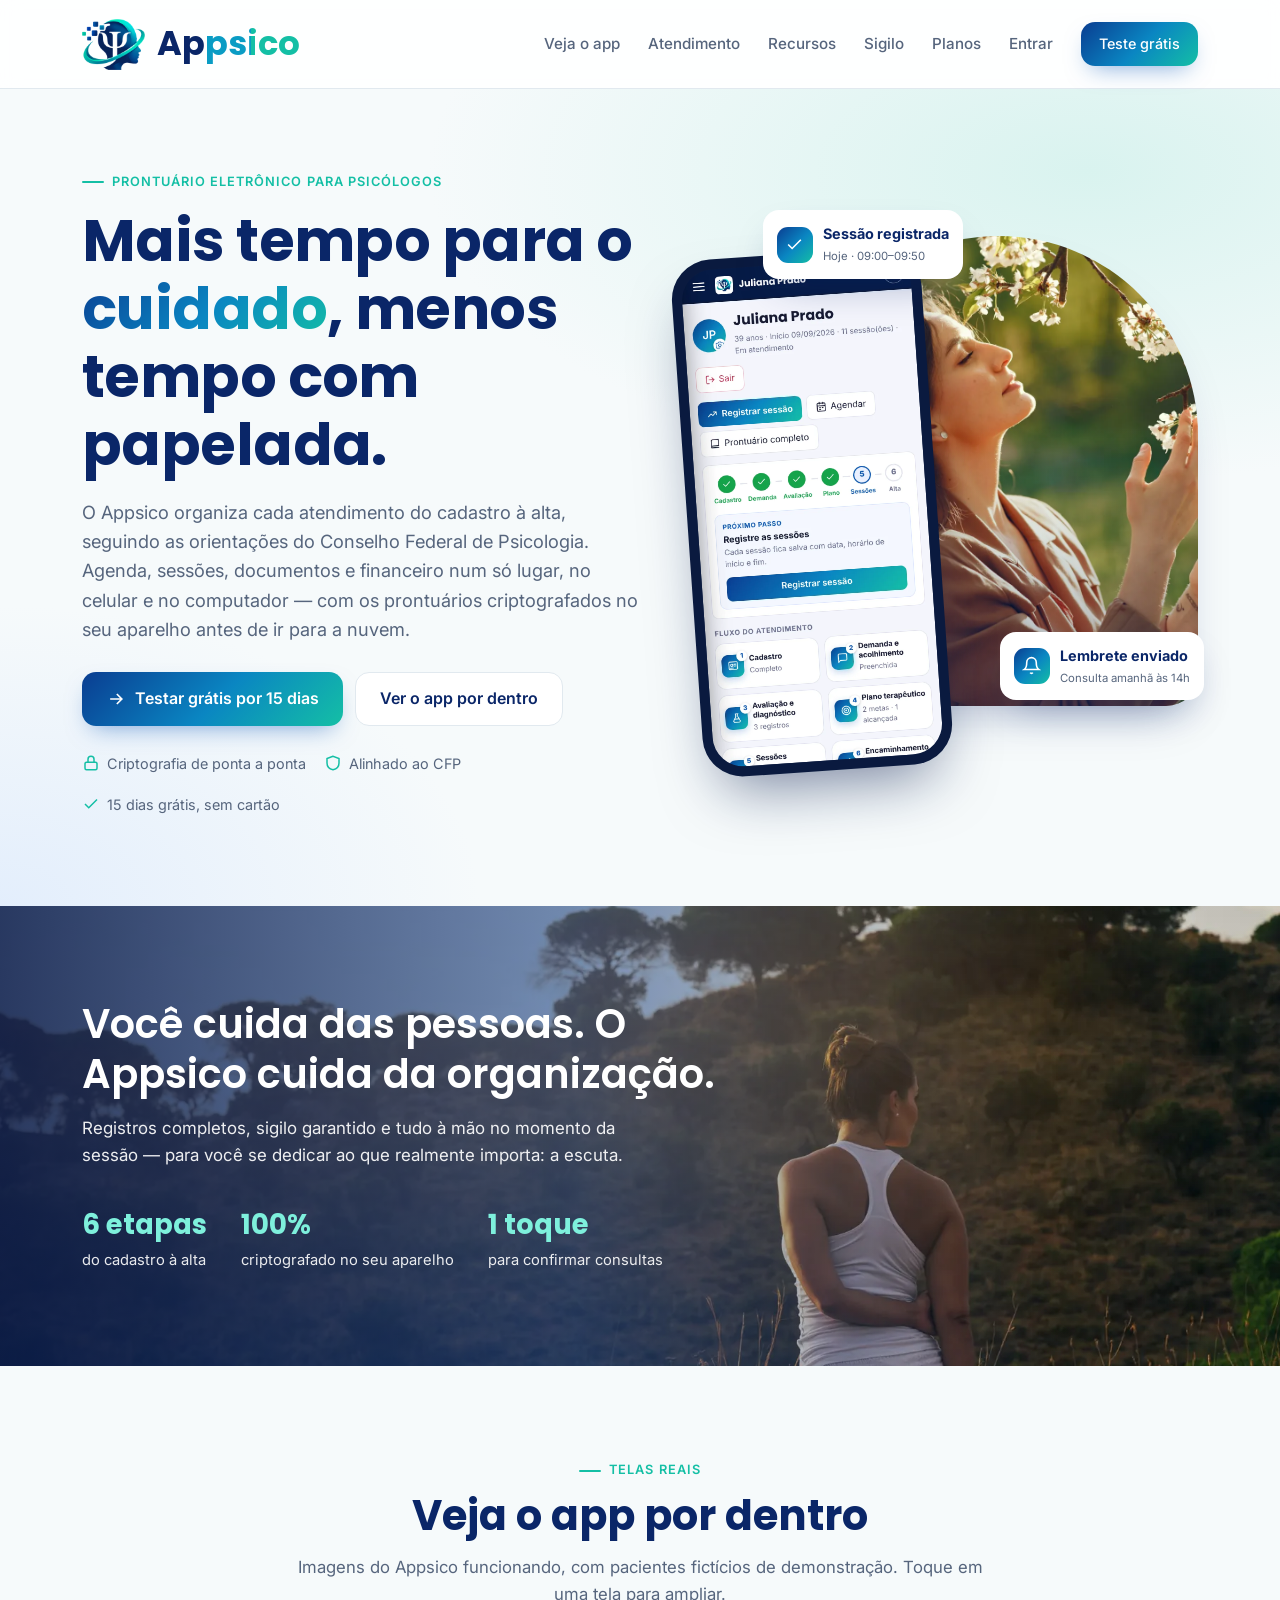
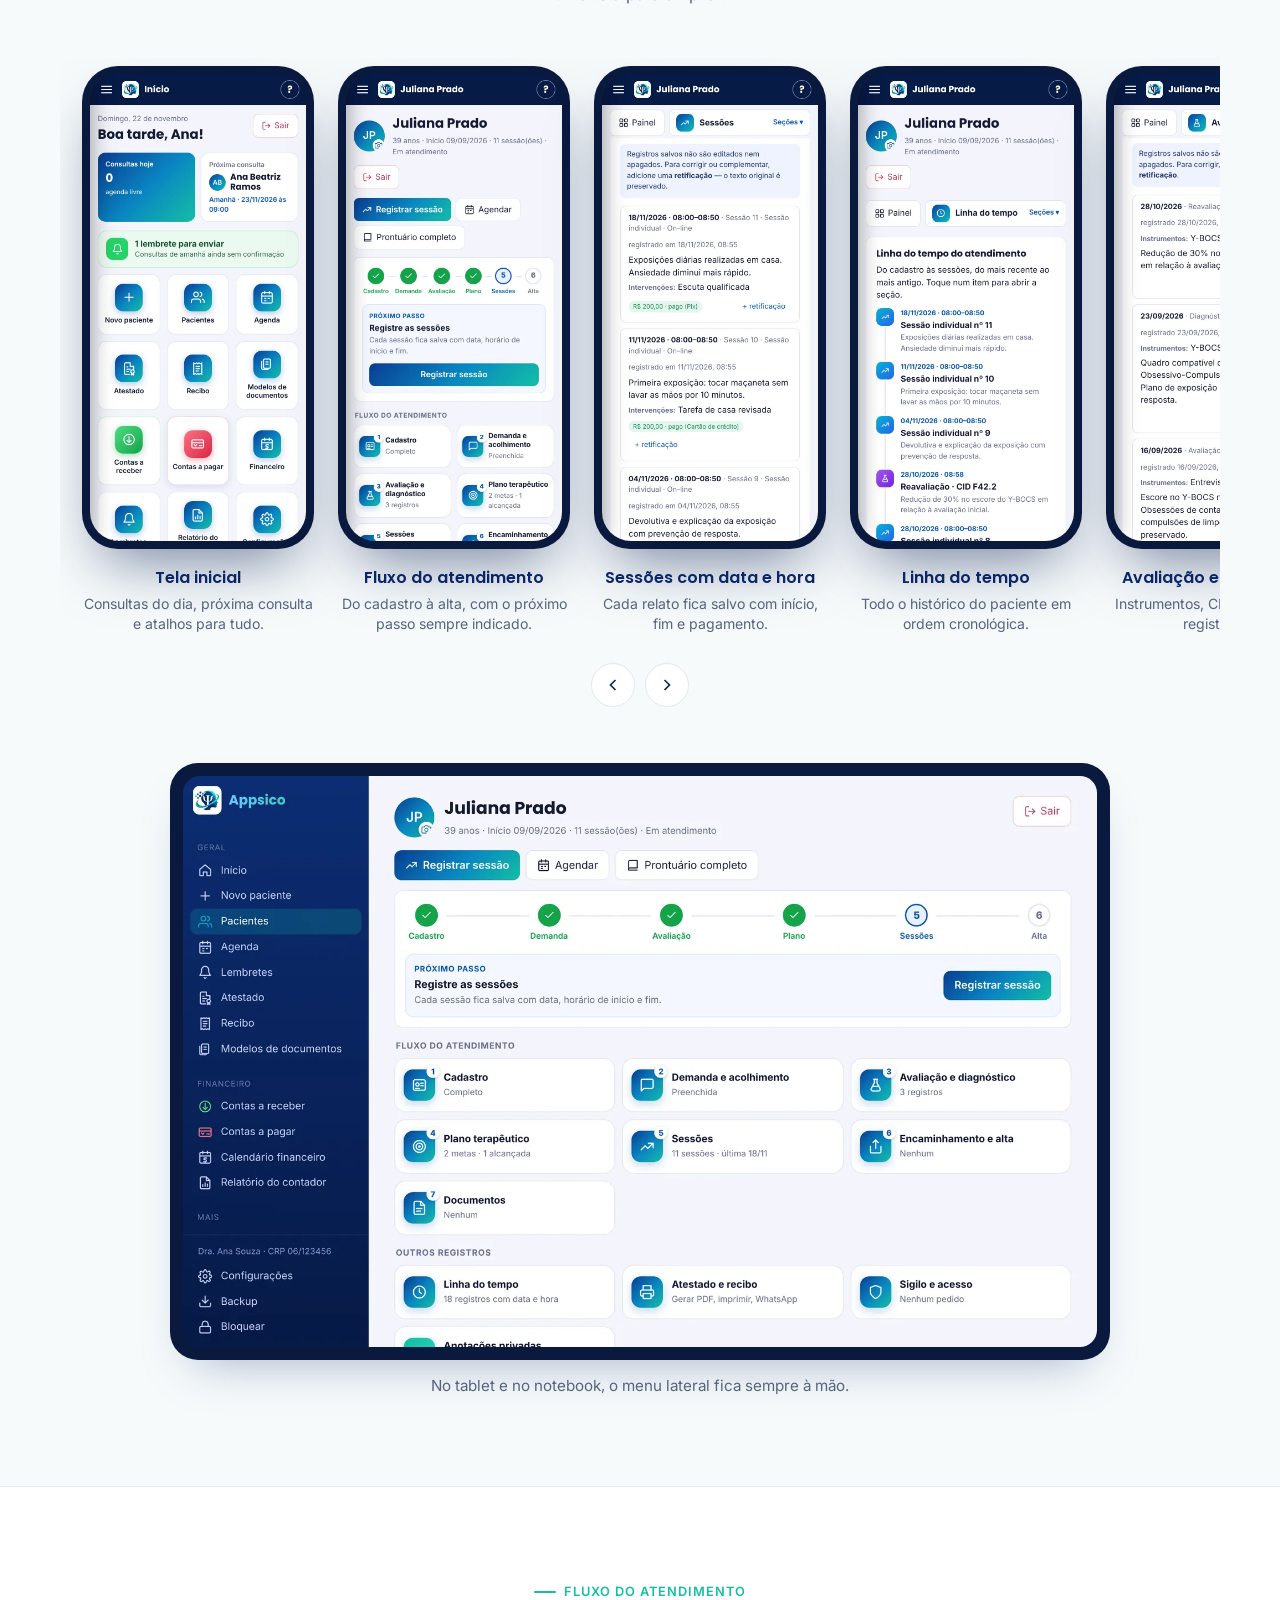
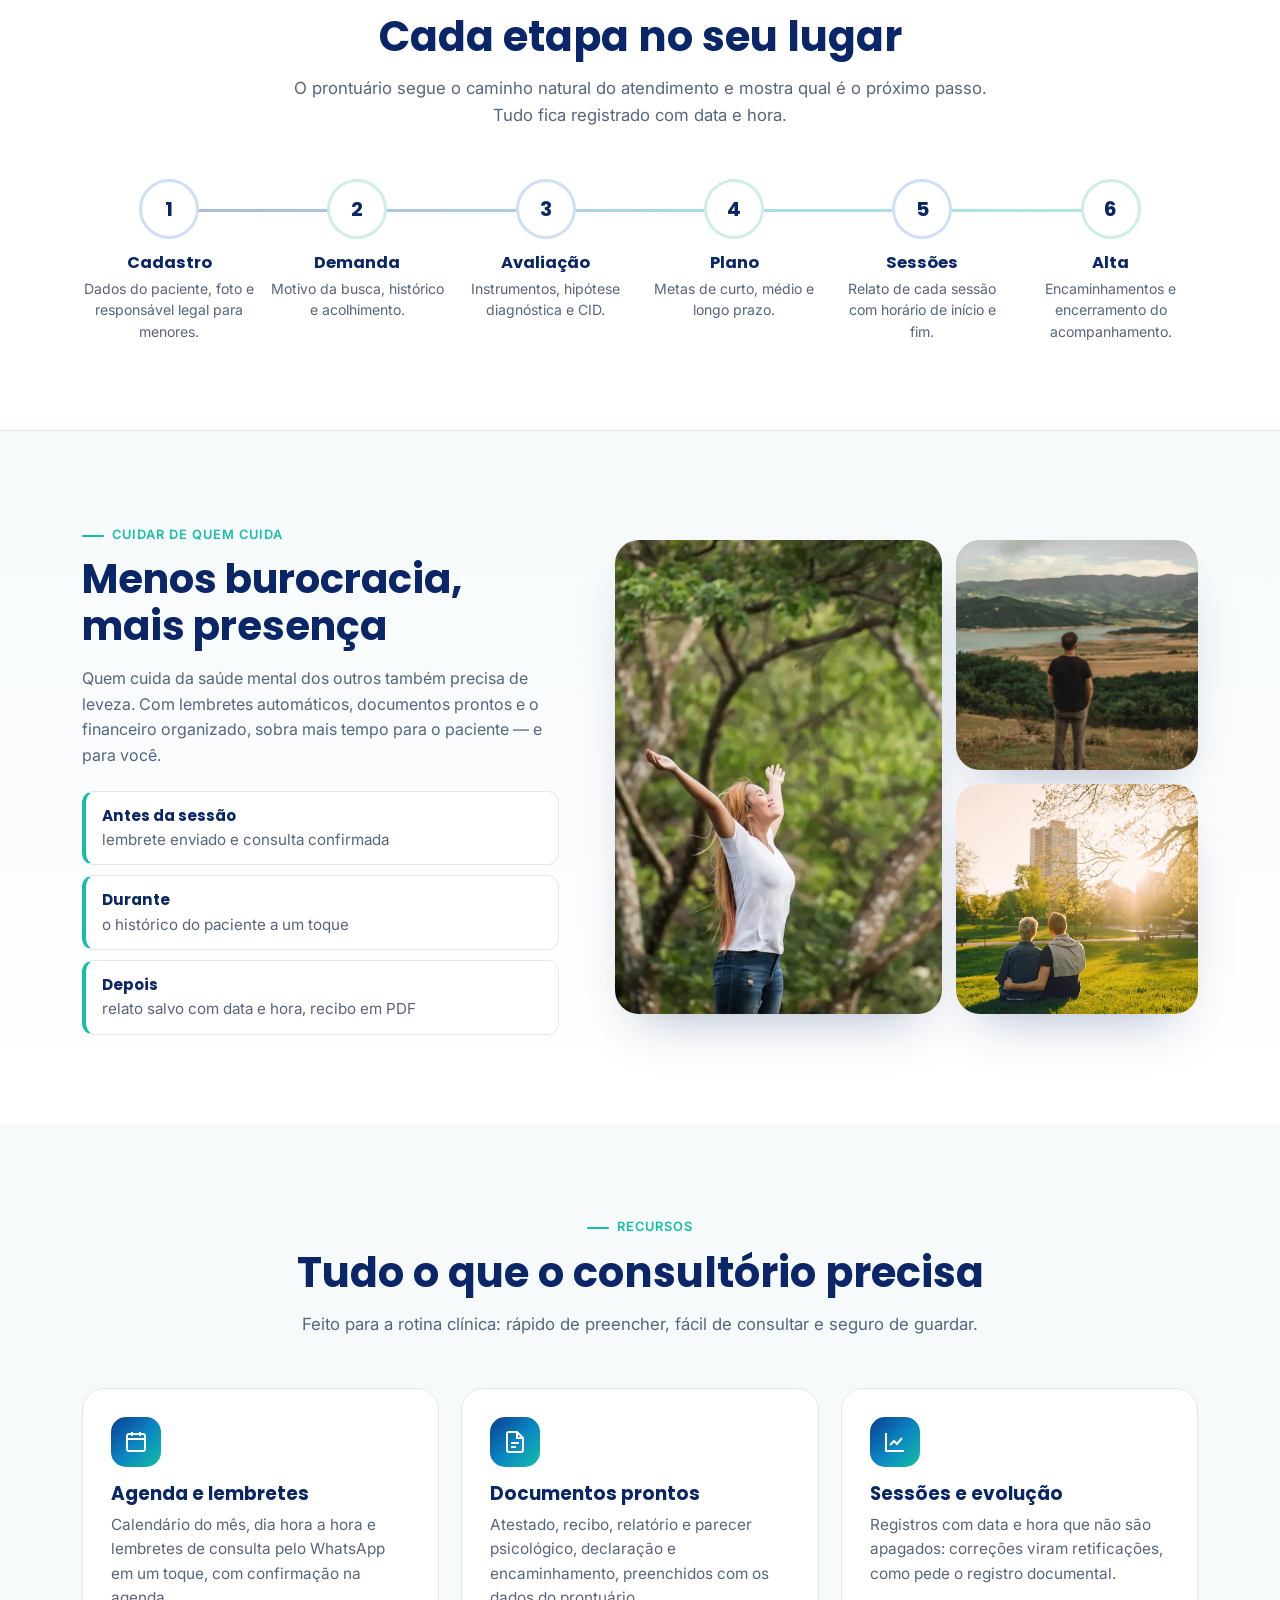
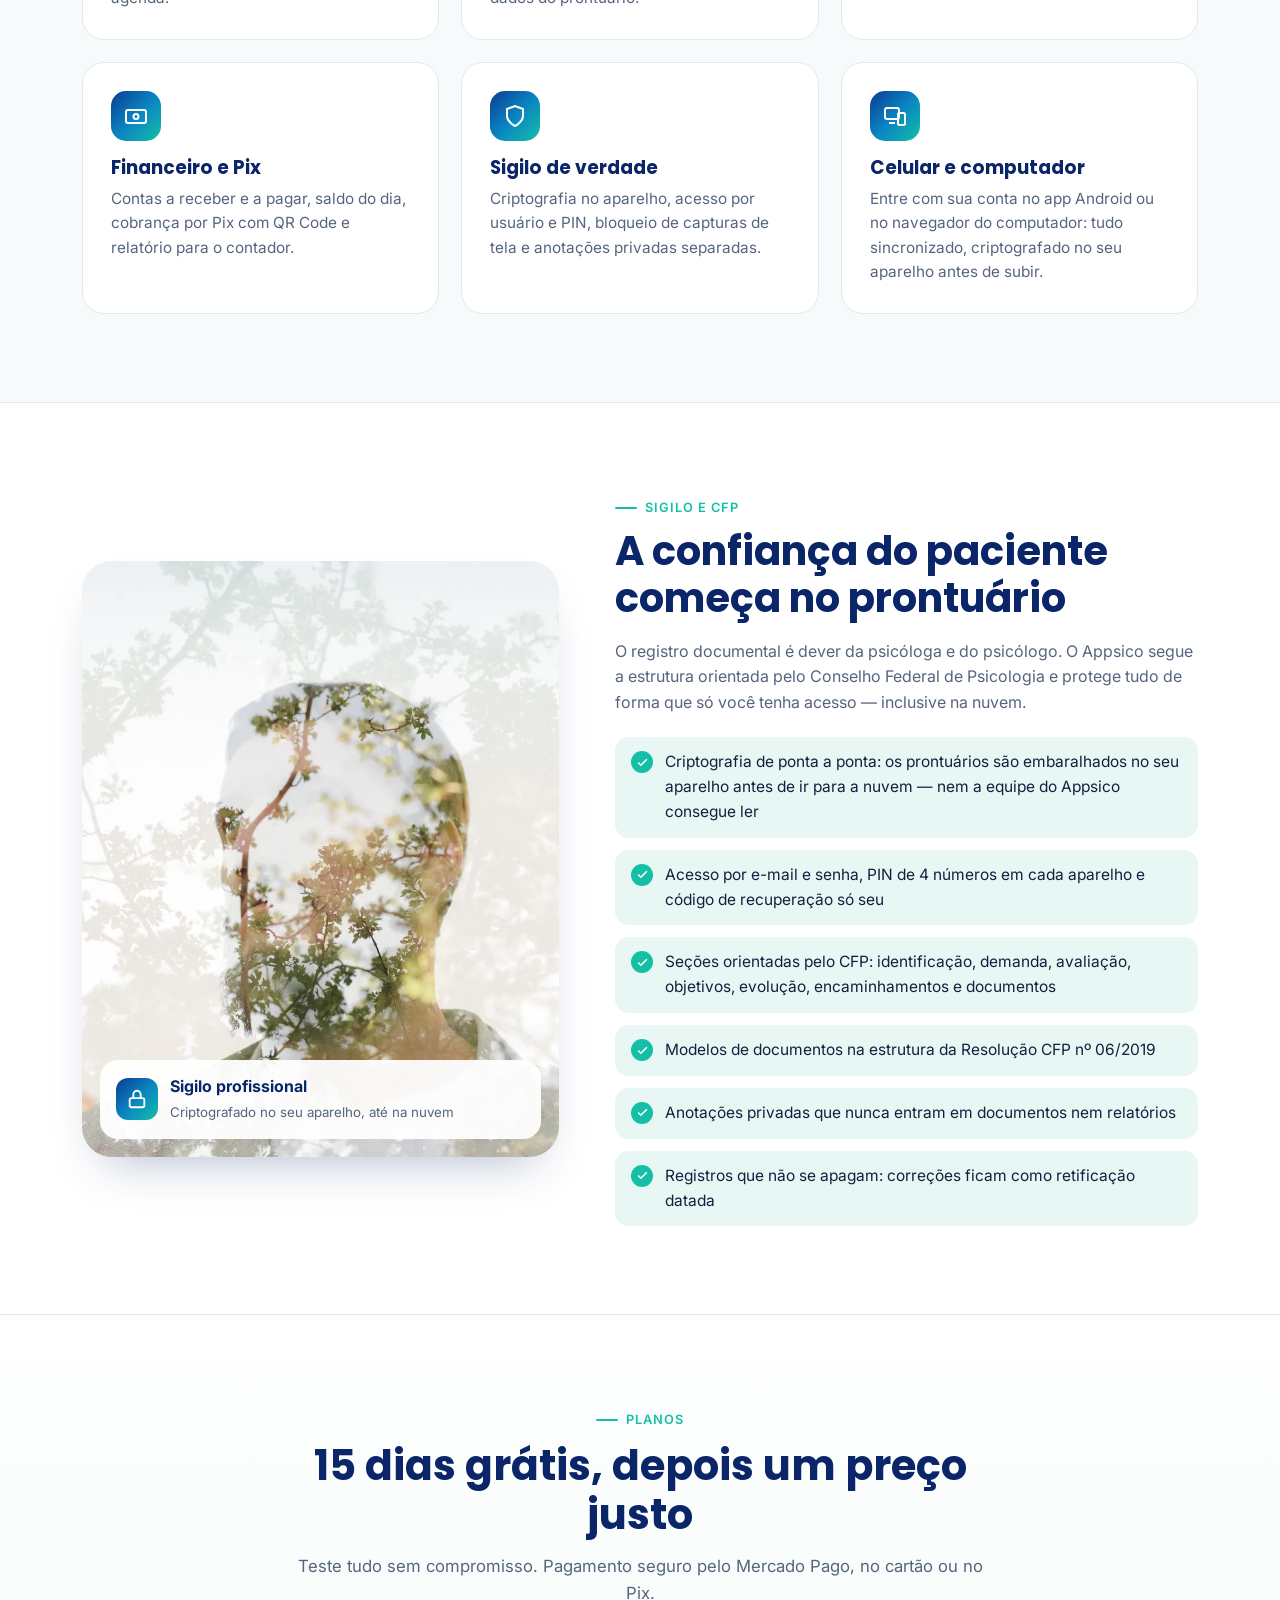
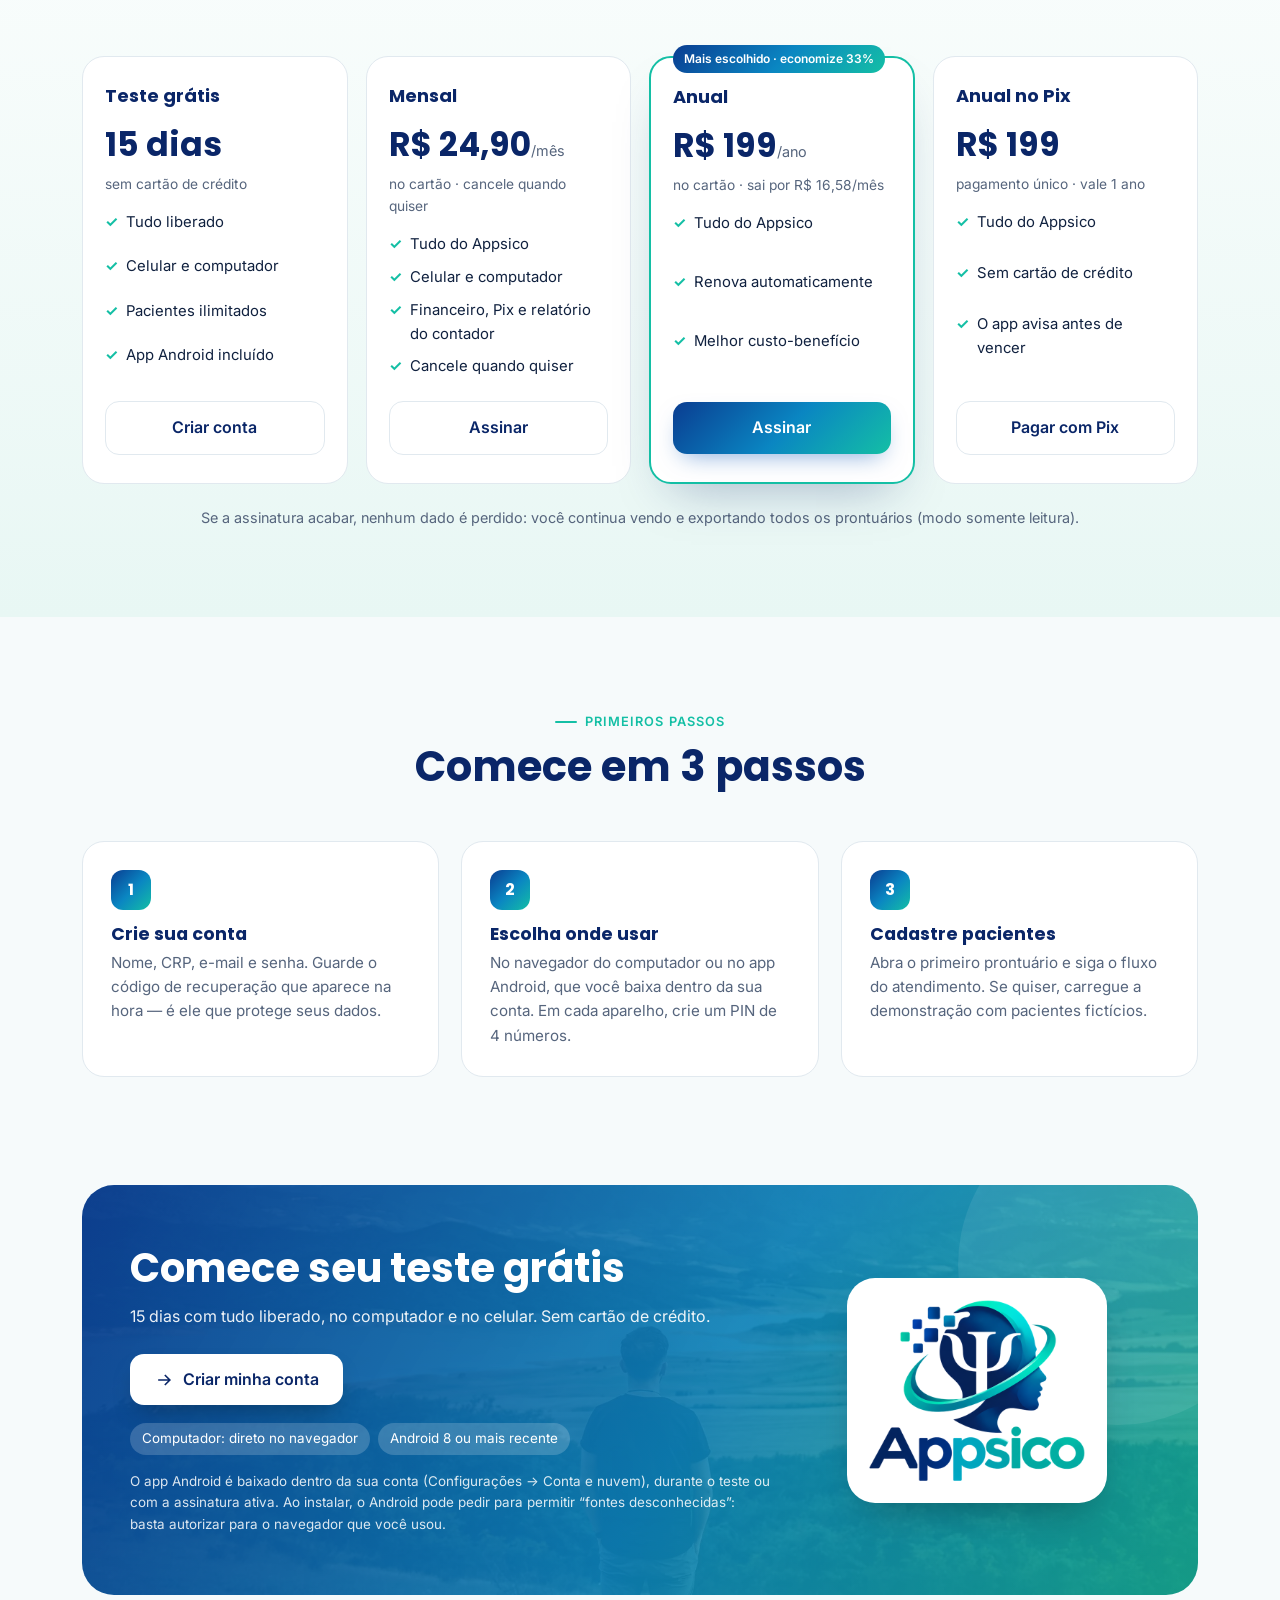
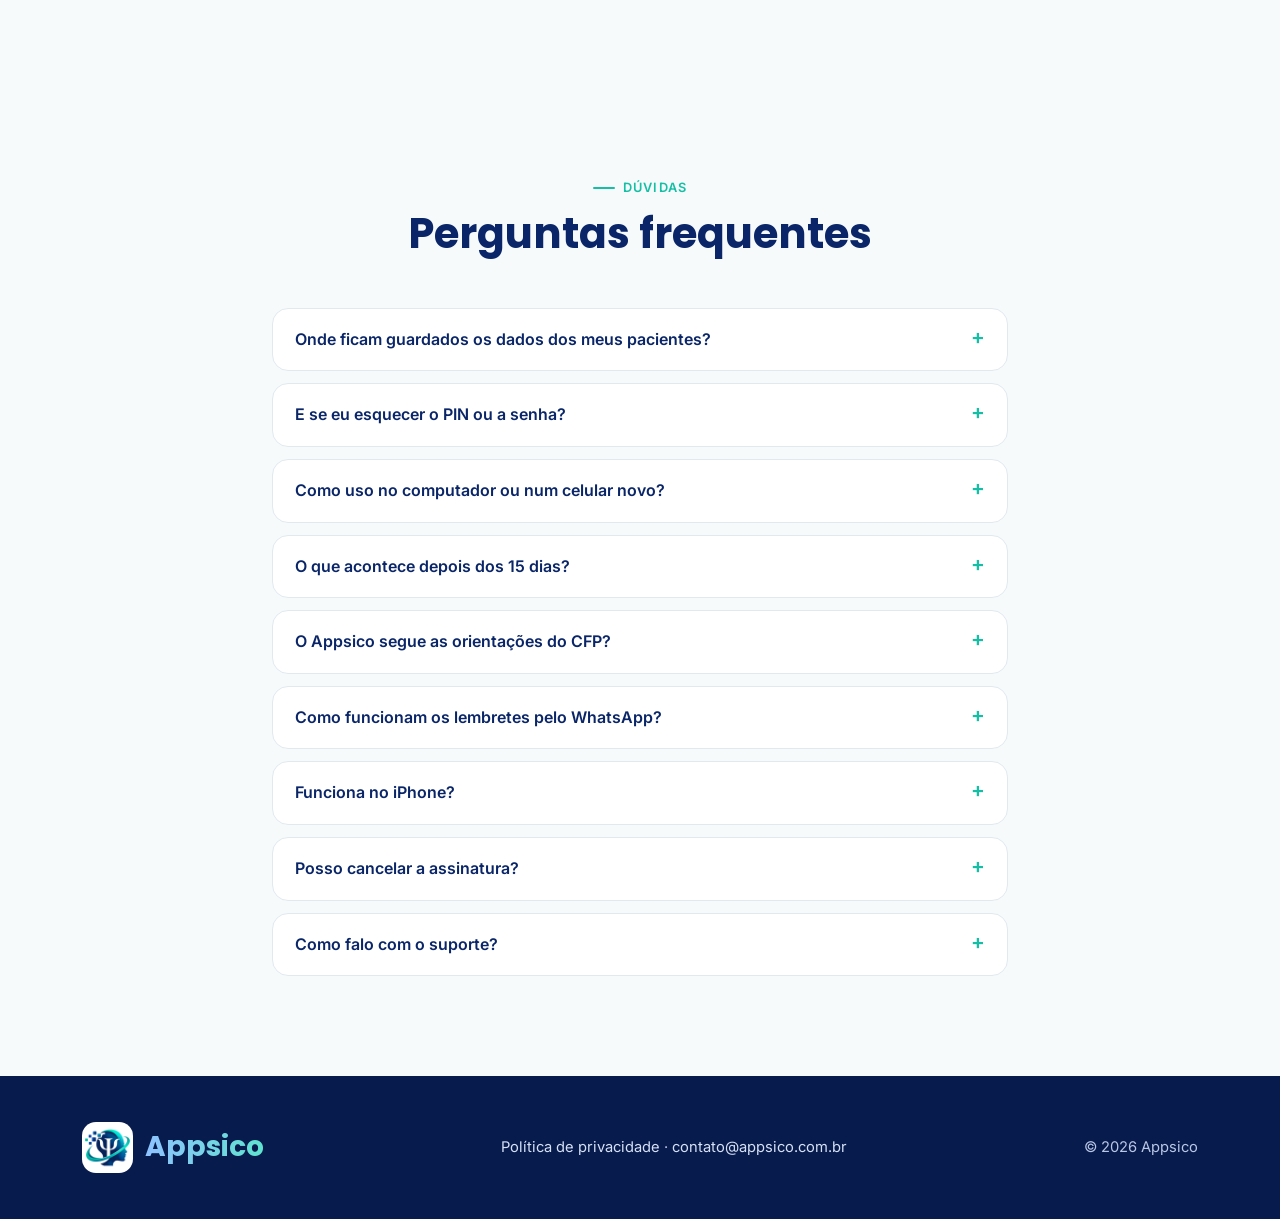
==== index.html @ d3b57de4 "Appsico com conta na nuvem (Supabase), versão web e assinatura com 15 dias grátis - app/: versão web" ====
<!DOCTYPE html>
<html lang="pt-BR">
<head>
<meta charset="UTF-8">
<meta name="viewport" content="width=device-width, initial-scale=1.0">
<title>Appsico — Prontuário eletrônico para psicólogos</title>
<meta name="description" content="Appsico é o prontuário eletrônico para psicólogas e psicólogos: fluxo do atendimento alinhado ao CFP, agenda, lembretes por WhatsApp, documentos e financeiro. Dados criptografados só no seu aparelho.">
<meta name="theme-color" content="#0a2668">
<meta property="og:title" content="Appsico — Prontuário eletrônico para psicólogos">
<meta property="og:description" content="Mais tempo para o cuidado. Prontuário seguro, simples e alinhado ao CFP, com os dados só no seu aparelho.">
<meta property="og:type" content="website">
<meta property="og:image" content="assets/logo-completo.png">
<link rel="icon" href="assets/favicon.png" type="image/png">
<link rel="preconnect" href="https://fonts.googleapis.com">
<link rel="preconnect" href="https://fonts.gstatic.com" crossorigin>
<link href="https://fonts.googleapis.com/css2?family=Poppins:wght@500;600;700&family=Inter:wght@400;500;600&display=swap" rel="stylesheet">
<style>
  :root{
    --navy:#0a2668; --navy-2:#071b4d; --blue:#0b56b8; --cyan:#0a86c2; --teal:#14bfa5; --mint:#e8f7f4;
    --ink:#10213f; --muted:#56657d; --bg:#f6fafb; --line:#e1e9ef; --card:#fff;
    --grad:linear-gradient(135deg,#0a3d91 0%,#0a86c2 52%,#14bfa5 100%);
    --shadow:0 24px 50px -24px rgba(10,38,104,.35);
  }
  *{box-sizing:border-box;margin:0;padding:0}
  html{scroll-behavior:smooth}
  body{font-family:Inter,system-ui,sans-serif;color:var(--ink);background:var(--bg);line-height:1.6;-webkit-font-smoothing:antialiased}
  img{max-width:100%;display:block}
  a{color:var(--blue);text-decoration:none}
  .wrap{max-width:1160px;margin:0 auto;padding:0 22px}
  h1,h2,h3{font-family:Poppins,Inter,sans-serif;line-height:1.18;color:var(--navy)}
  .eyebrow{display:inline-flex;align-items:center;gap:8px;font-size:.8rem;font-weight:600;letter-spacing:.08em;text-transform:uppercase;color:var(--teal)}
  .eyebrow::before{content:"";width:22px;height:2px;background:var(--teal);border-radius:2px}
  .grad-text{background:var(--grad);-webkit-background-clip:text;background-clip:text;color:transparent}

  header{position:sticky;top:0;z-index:20;background:rgba(255,255,255,.86);backdrop-filter:blur(10px);border-bottom:1px solid var(--line)}
  .nav{display:flex;align-items:center;justify-content:space-between;height:88px}
  .brand{display:flex;align-items:center;gap:12px;font-family:Poppins,sans-serif;font-weight:700;font-size:2.1rem;color:var(--navy)}
  .brand img{width:63px;height:63px}
  .brand span{background:linear-gradient(90deg,#0a2668 0 34%,#0a9cc4 34% 66%,#14bfa5 66%);-webkit-background-clip:text;background-clip:text;color:transparent}
  .nav ul{display:flex;gap:28px;list-style:none;align-items:center}
  .nav ul a{color:var(--muted);font-weight:500;font-size:.95rem}
  .nav ul a:hover{color:var(--navy)}
  .btn{display:inline-flex;align-items:center;justify-content:center;gap:9px;background:var(--grad);color:#fff!important;padding:13px 24px;border-radius:14px;font-weight:600;border:0;cursor:pointer;box-shadow:0 10px 24px -10px rgba(10,86,184,.55);transition:transform .15s,box-shadow .15s}
  .btn:hover{transform:translateY(-1px);box-shadow:0 14px 28px -10px rgba(10,86,184,.6)}
  .btn svg{width:20px;height:20px}
  .btn.ghost{background:#fff;color:var(--navy)!important;border:1.5px solid var(--line);box-shadow:none}
  .btn.ghost:hover{border-color:var(--teal)}
  .nav .btn{padding:10px 18px;font-size:.9rem}
  .menu-toggle{display:none;background:none;border:0;cursor:pointer;color:var(--navy)}
  .menu-toggle svg{width:28px;height:28px}

  .hero{position:relative;overflow:hidden;padding:76px 0 90px;background:radial-gradient(1100px 520px at 85% 10%,#d9f3ef 0%,transparent 60%),radial-gradient(800px 500px at 0% 100%,#e3eefc 0%,transparent 60%),var(--bg)}
  .hero-grid{display:grid;grid-template-columns:1.05fr .95fr;gap:40px;align-items:center;position:relative;z-index:1}
  .hero h1{font-size:clamp(2.2rem,4.6vw,3.6rem);margin:16px 0 18px;letter-spacing:-.01em}
  .hero p.lead{color:var(--muted);font-size:1.14rem;max-width:560px;margin-bottom:28px}
  .cta{display:flex;gap:12px;flex-wrap:wrap}
  .trust{display:flex;gap:18px;flex-wrap:wrap;margin-top:26px;color:var(--muted);font-size:.9rem}
  .trust span{display:inline-flex;align-items:center;gap:7px}
  .trust svg{width:18px;height:18px;color:var(--teal)}
  .hero-visual{position:relative;height:560px}
  .hero-photo{position:absolute;right:0;top:26px;width:78%;height:470px;border-radius:200px 200px 32px 32px;overflow:hidden;box-shadow:var(--shadow)}
  .hero-photo img{width:100%;height:100%;object-fit:cover;object-position:50% 28%}
  .hero-photo::after{content:"";position:absolute;inset:0;background:linear-gradient(180deg,rgba(10,38,104,0) 40%,rgba(10,38,104,.35))}
  .phone{background:#0a1a3f;border-radius:40px;padding:10px;box-shadow:0 30px 60px -20px rgba(7,27,77,.55)}
  .phone img{width:100%;height:auto;border-radius:31px;aspect-ratio:390/844;object-fit:cover;object-position:top}
  .hero .phone{position:absolute;left:0;bottom:0;width:250px;transform:rotate(-4deg);z-index:2}
  .float-card{position:absolute;z-index:3;background:#fff;border-radius:16px;padding:12px 14px;box-shadow:0 18px 40px -16px rgba(10,38,104,.4);display:flex;gap:10px;align-items:center;font-size:.85rem}
  .float-card b{display:block;color:var(--navy);font-size:.9rem}
  .float-card small{color:var(--muted)}
  .float-card .ic{width:36px;height:36px;border-radius:11px;display:grid;place-items:center;color:#fff;background:var(--grad);flex:none}
  .float-card .ic svg{width:19px;height:19px}
  .fc1{right:-6px;bottom:70px}
  .fc2{right:46%;top:0}

  section{padding:88px 0}
  .head{text-align:center;max-width:700px;margin:0 auto 50px}
  .head h2{font-size:clamp(1.8rem,3.4vw,2.6rem);margin:10px 0 14px}
  .head p{color:var(--muted);font-size:1.05rem}

  .calm{position:relative;padding:0;min-height:460px;display:flex;align-items:center;color:#fff;overflow:hidden}
  .calm>img{position:absolute;inset:0;width:100%;height:100%;object-fit:cover;object-position:68% 45%}
  .calm::before{content:"";position:absolute;inset:0;z-index:1;background:linear-gradient(90deg,rgba(7,27,77,.86) 0%,rgba(10,61,145,.55) 45%,rgba(10,61,145,.04) 82%)}
  .calm .wrap{position:relative;z-index:2;padding-top:80px;padding-bottom:80px;width:100%}
  .calm blockquote{font-family:Poppins,sans-serif;font-size:clamp(1.6rem,3.2vw,2.5rem);line-height:1.25;max-width:640px;font-weight:600}
  .calm p{max-width:560px;margin-top:16px;opacity:.92;font-size:1.06rem}
  .stats{display:flex;gap:34px;flex-wrap:wrap;margin-top:34px}
  .stats div b{display:block;font-family:Poppins,sans-serif;font-size:1.7rem;color:#7ef0dc}
  .stats div span{font-size:.92rem;opacity:.9}

  .gal{display:flex;gap:24px;overflow-x:auto;scroll-snap-type:x mandatory;padding:8px 22px 28px;margin:0 -22px;scrollbar-width:thin;scrollbar-color:#b9e6de transparent}
  .shot{flex:0 0 232px;scroll-snap-align:center;text-align:center;cursor:zoom-in}
  .shot .phone{transition:transform .2s;border-radius:36px;padding:8px}
  .shot .phone img{border-radius:29px}
  .shot:hover .phone{transform:translateY(-5px)}
  .shot b{display:block;margin-top:16px;color:var(--navy);font-family:Poppins,sans-serif;font-weight:600}
  .shot span{display:block;color:var(--muted);font-size:.88rem;line-height:1.45;margin-top:3px}
  .gal-nav{display:flex;justify-content:center;gap:10px}
  .gal-nav button{width:44px;height:44px;border-radius:50%;border:1px solid var(--line);background:#fff;cursor:pointer;color:var(--navy);display:grid;place-items:center}
  .gal-nav button:hover{border-color:var(--teal);color:var(--teal)}
  .gal-nav svg{width:20px;height:20px}
  .tablet{margin:56px auto 0;max-width:940px;background:#0a1a3f;border-radius:28px;padding:13px;box-shadow:var(--shadow);cursor:zoom-in}
  .tablet img{width:100%;height:auto;border-radius:17px}
  .cap{text-align:center;color:var(--muted);margin-top:14px;font-size:.95rem}

  .flow-sec{background:#fff;border-top:1px solid var(--line);border-bottom:1px solid var(--line)}
  .flow{display:grid;grid-template-columns:repeat(6,1fr);gap:14px;position:relative}
  .flow::before{content:"";position:absolute;top:30px;left:8%;right:8%;height:3px;background:linear-gradient(90deg,#0a3d91,#0a86c2,#14bfa5);border-radius:3px;opacity:.35}
  .fstep{text-align:center;position:relative}
  .fstep .n{width:60px;height:60px;border-radius:50%;margin:0 auto 14px;display:grid;place-items:center;background:#fff;border:3px solid #cfeee8;color:var(--navy);font-family:Poppins,sans-serif;font-weight:700;font-size:1.25rem;position:relative;z-index:1}
  .fstep:nth-child(odd) .n{border-color:#cfe0f6}
  .fstep h3{font-size:1.02rem;margin-bottom:6px}
  .fstep p{color:var(--muted);font-size:.88rem;line-height:1.5}

  .grid3{display:grid;grid-template-columns:repeat(3,1fr);gap:22px}
  .card{background:var(--card);border:1px solid var(--line);border-radius:22px;padding:28px;transition:transform .2s,box-shadow .2s}
  .card:hover{transform:translateY(-3px);box-shadow:var(--shadow)}
  .card .ic{width:50px;height:50px;border-radius:15px;display:grid;place-items:center;color:#fff;background:var(--grad);margin-bottom:16px}
  .card .ic svg{width:24px;height:24px}
  .card h3{font-size:1.16rem;margin-bottom:8px}
  .card p{color:var(--muted);font-size:.96rem}

  .safe{display:grid;grid-template-columns:.9fr 1.1fr;gap:56px;align-items:center}
  .safe-photo{position:relative;border-radius:30px;overflow:hidden;box-shadow:var(--shadow);aspect-ratio:4/5}
  .safe-photo img{width:100%;height:100%;object-fit:cover}
  .safe-photo .badge{position:absolute;left:18px;bottom:18px;right:18px;background:rgba(255,255,255,.94);border-radius:18px;padding:14px 16px;display:flex;gap:12px;align-items:center}
  .safe-photo .badge .ic{width:42px;height:42px;border-radius:12px;background:var(--grad);display:grid;place-items:center;color:#fff;flex:none}
  .safe-photo .badge svg{width:22px;height:22px}
  .safe-photo .badge b{color:var(--navy);display:block}
  .safe-photo .badge small{color:var(--muted)}
  .safe h2{font-size:clamp(1.8rem,3.2vw,2.5rem);margin:10px 0 16px}
  .safe>div>p{color:var(--muted);margin-bottom:22px}
  .check{list-style:none;display:grid;gap:12px}
  .check li{display:flex;gap:12px;align-items:flex-start;background:var(--mint);border-radius:14px;padding:13px 16px;font-size:.97rem}
  .check li::before{content:"";flex:none;width:22px;height:22px;margin-top:1px;border-radius:50%;background:var(--teal) url("data:image/svg+xml,%3Csvg xmlns='http://www.w3.org/2000/svg' viewBox='0 0 24 24' fill='none' stroke='white' stroke-width='3'%3E%3Cpath d='M20 6 9 17l-5-5'/%3E%3C/svg%3E") center/13px no-repeat}

  .plans-sec{background:linear-gradient(180deg,#fff 0%,var(--mint) 100%)}
  .plans{display:grid;grid-template-columns:repeat(4,1fr);gap:18px;align-items:stretch}
  .plan{background:#fff;border:1px solid var(--line);border-radius:22px;padding:28px 22px;display:flex;flex-direction:column;position:relative}
  .plan.hl{border:2px solid var(--teal);box-shadow:var(--shadow)}
  .plan .tagp{position:absolute;top:-13px;left:22px;background:var(--grad);color:#fff;font-size:.75rem;font-weight:600;padding:4px 11px;border-radius:999px}
  .plan h3{font-size:1.12rem}
  .price{font-family:Poppins,sans-serif;font-size:2.05rem;font-weight:700;color:var(--navy);margin:12px 0 2px}
  .price small{font-size:.9rem;color:var(--muted);font-family:Inter,sans-serif;font-weight:400}
  .plan .sub{color:var(--muted);font-size:.86rem;margin-bottom:16px}
  .plan ul{list-style:none;display:grid;gap:9px;font-size:.93rem;margin-bottom:22px;flex:1}
  .plan ul li{display:flex;gap:8px}
  .plan ul li::before{content:"✓";color:var(--teal);font-weight:700}
  .plans-note{text-align:center;color:var(--muted);font-size:.9rem;margin-top:22px}

  .steps{display:grid;grid-template-columns:repeat(3,1fr);gap:22px;counter-reset:s}
  .step{background:#fff;border:1px solid var(--line);border-radius:22px;padding:28px;counter-increment:s}
  .step::before{content:counter(s);display:grid;place-items:center;width:40px;height:40px;border-radius:12px;background:var(--grad);color:#fff;font-weight:700;margin-bottom:14px;font-family:Poppins,sans-serif}
  .step h3{font-size:1.1rem;margin-bottom:6px}
  .step p{color:var(--muted);font-size:.95rem}

  .download{position:relative;overflow:hidden;background:var(--grad);color:#fff;border-radius:32px;padding:60px 48px;display:grid;grid-template-columns:1.3fr .7fr;gap:30px;align-items:center}
  .download::after{content:"";position:absolute;right:-80px;top:-80px;width:320px;height:320px;border-radius:50%;background:rgba(255,255,255,.08)}
  .download h2{color:#fff;font-size:clamp(1.8rem,3.2vw,2.5rem);margin-bottom:12px}
  .download p{opacity:.92;margin-bottom:24px}
  .download .btn{background:#fff;color:var(--navy)!important;box-shadow:0 12px 26px -10px rgba(0,0,0,.35)}
  .dl-meta{display:flex;gap:8px;flex-wrap:wrap;margin-top:18px}
  .dl-meta span{background:rgba(255,255,255,.18);border-radius:999px;padding:5px 12px;font-size:.84rem}
  .download .note{font-size:.84rem;opacity:.85;margin-top:16px;margin-bottom:0}
  .download .logo-big{position:relative;z-index:1;background:#fff;border-radius:28px;padding:22px;box-shadow:0 20px 40px -18px rgba(0,0,0,.35);justify-self:center;width:260px;height:auto}


  .care{background:linear-gradient(180deg,var(--bg),#fff)}
  .care-grid{display:grid;grid-template-columns:.9fr 1.1fr;gap:56px;align-items:center}
  .care h2{font-size:clamp(1.8rem,3.2vw,2.5rem);margin:10px 0 16px}
  .care p{color:var(--muted);margin-bottom:22px}
  .mini{list-style:none;display:grid;gap:10px}
  .mini li{background:#fff;border:1px solid var(--line);border-left:4px solid var(--teal);border-radius:12px;padding:12px 16px;color:var(--muted);font-size:.95rem}
  .mini li b{display:block;color:var(--navy);font-family:Poppins,sans-serif;font-size:.95rem}
  .mosaic{display:grid;grid-template-columns:1.15fr .85fr;grid-template-rows:230px 230px;gap:14px}
  .mosaic figure{border-radius:24px;overflow:hidden;box-shadow:var(--shadow)}
  .mosaic img{width:100%;height:100%;object-fit:cover}
  .mosaic .m1{grid-row:1 / 3}.mosaic .m1 img{object-position:40% 50%}
  .download{background:linear-gradient(120deg,rgba(10,61,145,.95) 0%,rgba(10,134,194,.86) 55%,rgba(20,191,165,.78) 100%),url("assets/fotos/paisagem-larga.webp") center 60%/cover}
  .faq{max-width:780px;margin:0 auto}
  details{background:#fff;border:1px solid var(--line);border-radius:16px;padding:18px 22px;margin-bottom:12px}
  summary{cursor:pointer;font-weight:600;list-style:none;color:var(--navy);display:flex;justify-content:space-between;gap:12px}
  summary::-webkit-details-marker{display:none}
  summary::after{content:"+";color:var(--teal);font-size:1.3rem;line-height:1}
  details[open] summary::after{content:"–"}
  details p{color:var(--muted);margin-top:10px}

  footer{background:var(--navy-2);color:#b9c6e4;padding:46px 0;font-size:.92rem}
  .foot{display:flex;justify-content:space-between;flex-wrap:wrap;gap:20px;align-items:center}
  .foot .brand span{background:linear-gradient(90deg,#8fc2ff,#5fe3cf);-webkit-background-clip:text;background-clip:text}
  .foot a{color:#d6e0f5}
  .foot a:hover{color:#fff}

  .lb{position:fixed;inset:0;background:rgba(7,20,50,.92);display:none;align-items:center;justify-content:center;z-index:50;padding:20px;cursor:zoom-out}
  .lb.open{display:flex}
  .lb img{max-width:100%;max-height:92vh;border-radius:18px}

  .reveal{opacity:0;transform:translateY(18px);transition:opacity .6s ease,transform .6s ease}
  .reveal.in{opacity:1;transform:none}

  @media (max-width:980px){
    .hero-grid,.safe,.download,.care-grid{grid-template-columns:1fr}
    .hero-visual{height:520px;max-width:520px;margin:10px auto 0;width:100%}
    .grid3,.steps{grid-template-columns:1fr 1fr}
    .plans{grid-template-columns:1fr 1fr}
    .flow{grid-template-columns:repeat(3,1fr);row-gap:30px}
    .flow::before{display:none}
    .download .logo-big{display:none}
    .safe-photo{max-width:460px;margin:0 auto;width:100%}
  }
  @media (max-width:760px){
    .nav ul{display:none}
    .nav ul.open{display:flex;flex-direction:column;align-items:flex-start;position:absolute;top:88px;left:0;right:0;background:#fff;padding:22px;border-bottom:1px solid var(--line);gap:18px}
    .menu-toggle{display:block}
    .nav{height:76px}.brand{font-size:1.8rem}.brand img{width:54px;height:54px}.nav ul.open{top:76px}
    section{padding:64px 0}
    .hero{padding:44px 0 60px}
    .grid3,.steps,.plans{grid-template-columns:1fr}
    .flow{grid-template-columns:1fr 1fr}
    .hero-visual{height:470px}
    .hero .phone{width:200px}
    .hero-photo{height:400px;width:80%}
    .fc2{display:none}
    .fc1{right:0;bottom:30px}
    .download{padding:44px 24px}
    .calm{min-height:520px}
    .mosaic{grid-template-rows:170px 170px}
    .calm>img{object-position:72% 50%}
  }
</style>
</head>
<body>

<header>
  <div class="wrap nav">
    <a href="#" class="brand"><img src="assets/logo.png" alt=""><span>Appsico</span></a>
    <button class="menu-toggle" aria-label="Abrir menu" onclick="document.getElementById('menu').classList.toggle('open')"><svg viewBox="0 0 24 24" fill="none" stroke="currentColor" stroke-width="2"><path d="M4 7h16M4 12h16M4 17h16"/></svg></button>
    <ul id="menu">
      <li><a href="#telas">Veja o app</a></li>
      <li><a href="#fluxo">Atendimento</a></li>
      <li><a href="#recursos">Recursos</a></li>
      <li><a href="#sigilo">Sigilo</a></li>
      <li><a href="#planos">Planos</a></li>
      <li><a href="app/">Entrar</a></li>
      <li><a href="app/" class="btn">Teste grátis</a></li>
    </ul>
  </div>
</header>

<main>
  <section class="hero">
    <div class="wrap hero-grid">
      <div class="reveal">
        <span class="eyebrow">Prontuário eletrônico para psicólogos</span>
        <h1>Mais tempo para o <span class="grad-text">cuidado</span>, menos tempo com papelada.</h1>
        <p class="lead">O Appsico organiza cada atendimento do cadastro à alta, seguindo as orientações do Conselho Federal de Psicologia. Agenda, sessões, documentos e financeiro num só lugar, no celular e no computador — com os prontuários criptografados no seu aparelho antes de ir para a nuvem.</p>
        <div class="cta">
          <a href="app/" class="btn"><svg viewBox="0 0 24 24" fill="none" stroke="currentColor" stroke-width="2"><path d="M5 12h14m-6-6 6 6-6 6"/></svg>Testar grátis por 15 dias</a>
          <a href="#telas" class="btn ghost">Ver o app por dentro</a>
        </div>
        <div class="trust">
          <span><svg viewBox="0 0 24 24" fill="none" stroke="currentColor" stroke-width="2"><rect x="4" y="11" width="16" height="10" rx="2"/><path d="M8 11V7a4 4 0 0 1 8 0v4"/></svg>Criptografia de ponta a ponta</span>
          <span><svg viewBox="0 0 24 24" fill="none" stroke="currentColor" stroke-width="2"><path d="M12 3 4 6v6c0 5 3.5 8 8 9 4.5-1 8-4 8-9V6z"/></svg>Alinhado ao CFP</span>
          <span><svg viewBox="0 0 24 24" fill="none" stroke="currentColor" stroke-width="2"><path d="M20 6 9 17l-5-5"/></svg>15 dias grátis, sem cartão</span>
        </div>
      </div>
      <div class="hero-visual reveal">
        <div class="hero-photo"><img src="assets/fotos/flores.webp" alt="Mulher de olhos fechados sentindo o perfume de flores em um parque ensolarado" width="900" height="1350"></div>
        <div class="phone"><img src="assets/telas/prontuario.webp" alt="Prontuário de uma paciente no Appsico, com as etapas do atendimento" width="390" height="844"></div>
        <div class="float-card fc1"><span class="ic"><svg viewBox="0 0 24 24" fill="none" stroke="currentColor" stroke-width="2"><path d="M18 8a6 6 0 0 0-12 0c0 7-3 9-3 9h18s-3-2-3-9"/><path d="M13.7 21a2 2 0 0 1-3.4 0"/></svg></span><div><b>Lembrete enviado</b><small>Consulta amanhã às 14h</small></div></div>
        <div class="float-card fc2"><span class="ic"><svg viewBox="0 0 24 24" fill="none" stroke="currentColor" stroke-width="2"><path d="M20 6 9 17l-5-5"/></svg></span><div><b>Sessão registrada</b><small>Hoje · 09:00–09:50</small></div></div>
      </div>
    </div>
  </section>

  <section class="calm">
    <img src="assets/fotos/alongamento.webp" alt="" loading="lazy" width="1800" height="1199">
    <div class="wrap reveal">
      <blockquote>Você cuida das pessoas. O Appsico cuida da organização.</blockquote>
      <p>Registros completos, sigilo garantido e tudo à mão no momento da sessão — para você se dedicar ao que realmente importa: a escuta.</p>
      <div class="stats">
        <div><b>6 etapas</b><span>do cadastro à alta</span></div>
        <div><b>100%</b><span>criptografado no seu aparelho</span></div>
        <div><b>1 toque</b><span>para confirmar consultas</span></div>
      </div>
    </div>
  </section>

  <section id="telas">
    <div class="wrap">
      <div class="head reveal">
        <span class="eyebrow">Telas reais</span>
        <h2>Veja o app por dentro</h2>
        <p>Imagens do Appsico funcionando, com pacientes fictícios de demonstração. Toque em uma tela para ampliar.</p>
      </div>
      <div class="gal" id="gal">
        <figure class="shot"><div class="phone"><img src="assets/telas/inicio.webp" alt="Tela inicial" loading="lazy" width="390" height="844"></div><b>Tela inicial</b><span>Consultas do dia, próxima consulta e atalhos para tudo.</span></figure>
        <figure class="shot"><div class="phone"><img src="assets/telas/prontuario.webp" alt="Fluxo do atendimento" loading="lazy" width="390" height="844"></div><b>Fluxo do atendimento</b><span>Do cadastro à alta, com o próximo passo sempre indicado.</span></figure>
        <figure class="shot"><div class="phone"><img src="assets/telas/sessoes.webp" alt="Sessões com data e hora" loading="lazy" width="390" height="844"></div><b>Sessões com data e hora</b><span>Cada relato fica salvo com início, fim e pagamento.</span></figure>
        <figure class="shot"><div class="phone"><img src="assets/telas/linha-do-tempo.webp" alt="Linha do tempo" loading="lazy" width="390" height="844"></div><b>Linha do tempo</b><span>Todo o histórico do paciente em ordem cronológica.</span></figure>
        <figure class="shot"><div class="phone"><img src="assets/telas/diagnostico.webp" alt="Avaliação e diagnóstico" loading="lazy" width="390" height="844"></div><b>Avaliação e diagnóstico</b><span>Instrumentos, CID e reavaliações registrados.</span></figure>
        <figure class="shot"><div class="phone"><img src="assets/telas/agenda.webp" alt="Agenda" loading="lazy" width="390" height="844"></div><b>Agenda</b><span>Calendário do mês e o dia hora a hora.</span></figure>
        <figure class="shot"><div class="phone"><img src="assets/telas/lembretes.webp" alt="Lembretes" loading="lazy" width="390" height="844"></div><b>Lembretes no WhatsApp</b><span>Confirme as consultas de amanhã em um toque.</span></figure>
        <figure class="shot"><div class="phone"><img src="assets/telas/documentos.webp" alt="Modelos de documentos" loading="lazy" width="390" height="844"></div><b>Documentos do CFP</b><span>Relatório, parecer, declaração e encaminhamento.</span></figure>
        <figure class="shot"><div class="phone"><img src="assets/telas/financeiro.webp" alt="Financeiro" loading="lazy" width="390" height="844"></div><b>Financeiro</b><span>Entradas, saídas e o saldo de cada dia.</span></figure>
        <figure class="shot"><div class="phone"><img src="assets/telas/contador.webp" alt="Relatório do contador" loading="lazy" width="390" height="844"></div><b>Relatório do contador</b><span>Recebimentos com CPF para o Carnê-Leão.</span></figure>
      </div>
      <div class="gal-nav">
        <button aria-label="Tela anterior" onclick="document.getElementById('gal').scrollBy({left:-260,behavior:'smooth'})"><svg viewBox="0 0 24 24" fill="none" stroke="currentColor" stroke-width="2"><path d="m15 18-6-6 6-6"/></svg></button>
        <button aria-label="Próxima tela" onclick="document.getElementById('gal').scrollBy({left:260,behavior:'smooth'})"><svg viewBox="0 0 24 24" fill="none" stroke="currentColor" stroke-width="2"><path d="m9 18 6-6-6-6"/></svg></button>
      </div>
      <div class="tablet reveal"><img src="assets/telas/tablet-prontuario.webp" alt="Appsico no tablet, com o menu lateral e o prontuário" loading="lazy" width="1600" height="1000"></div>
      <p class="cap">No tablet e no notebook, o menu lateral fica sempre à mão.</p>
    </div>
  </section>

  <section id="fluxo" class="flow-sec">
    <div class="wrap">
      <div class="head reveal">
        <span class="eyebrow">Fluxo do atendimento</span>
        <h2>Cada etapa no seu lugar</h2>
        <p>O prontuário segue o caminho natural do atendimento e mostra qual é o próximo passo. Tudo fica registrado com data e hora.</p>
      </div>
      <div class="flow reveal">
        <div class="fstep"><div class="n">1</div><h3>Cadastro</h3><p>Dados do paciente, foto e responsável legal para menores.</p></div>
        <div class="fstep"><div class="n">2</div><h3>Demanda</h3><p>Motivo da busca, histórico e acolhimento.</p></div>
        <div class="fstep"><div class="n">3</div><h3>Avaliação</h3><p>Instrumentos, hipótese diagnóstica e CID.</p></div>
        <div class="fstep"><div class="n">4</div><h3>Plano</h3><p>Metas de curto, médio e longo prazo.</p></div>
        <div class="fstep"><div class="n">5</div><h3>Sessões</h3><p>Relato de cada sessão com horário de início e fim.</p></div>
        <div class="fstep"><div class="n">6</div><h3>Alta</h3><p>Encaminhamentos e encerramento do acompanhamento.</p></div>
      </div>
    </div>
  </section>

  <section class="care">
    <div class="wrap care-grid">
      <div class="reveal">
        <span class="eyebrow">Cuidar de quem cuida</span>
        <h2>Menos burocracia, mais presença</h2>
        <p>Quem cuida da saúde mental dos outros também precisa de leveza. Com lembretes automáticos, documentos prontos e o financeiro organizado, sobra mais tempo para o paciente — e para você.</p>
        <ul class="mini">
          <li><b>Antes da sessão</b>lembrete enviado e consulta confirmada</li>
          <li><b>Durante</b>o histórico do paciente a um toque</li>
          <li><b>Depois</b>relato salvo com data e hora, recibo em PDF</li>
        </ul>
      </div>
      <div class="mosaic reveal">
        <figure class="m1"><img src="assets/fotos/liberdade.webp" alt="Mulher sorrindo de braços abertos em meio às árvores" loading="lazy" width="1000" height="810"></figure>
        <figure class="m2"><img src="assets/fotos/paisagem.webp" alt="Homem contemplando um lago entre montanhas" loading="lazy" width="1000" height="923"></figure>
        <figure class="m3"><img src="assets/fotos/parque-retrato.webp" alt="Duas pessoas abraçadas olhando o pôr do sol em um parque" loading="lazy" width="900" height="1030"></figure>
      </div>
    </div>
  </section>

  <section id="recursos">
    <div class="wrap">
      <div class="head reveal">
        <span class="eyebrow">Recursos</span>
        <h2>Tudo o que o consultório precisa</h2>
        <p>Feito para a rotina clínica: rápido de preencher, fácil de consultar e seguro de guardar.</p>
      </div>
      <div class="grid3">
        <div class="card reveal"><div class="ic"><svg viewBox="0 0 24 24" fill="none" stroke="currentColor" stroke-width="2"><rect x="3" y="4" width="18" height="17" rx="2"/><path d="M3 9h18M8 2v4M16 2v4"/></svg></div><h3>Agenda e lembretes</h3><p>Calendário do mês, dia hora a hora e lembretes de consulta pelo WhatsApp em um toque, com confirmação na agenda.</p></div>
        <div class="card reveal"><div class="ic"><svg viewBox="0 0 24 24" fill="none" stroke="currentColor" stroke-width="2"><path d="M14 2H6a2 2 0 0 0-2 2v16a2 2 0 0 0 2 2h12a2 2 0 0 0 2-2V8z"/><path d="M14 2v6h6M8 13h8M8 17h5"/></svg></div><h3>Documentos prontos</h3><p>Atestado, recibo, relatório e parecer psicológico, declaração e encaminhamento, preenchidos com os dados do prontuário.</p></div>
        <div class="card reveal"><div class="ic"><svg viewBox="0 0 24 24" fill="none" stroke="currentColor" stroke-width="2"><path d="M3 3v18h18"/><path d="m7 15 4-4 3 3 5-6"/></svg></div><h3>Sessões e evolução</h3><p>Registros com data e hora que não são apagados: correções viram retificações, como pede o registro documental.</p></div>
        <div class="card reveal"><div class="ic"><svg viewBox="0 0 24 24" fill="none" stroke="currentColor" stroke-width="2"><rect x="2" y="6" width="20" height="13" rx="2"/><circle cx="12" cy="12.5" r="2.5"/><path d="M6 10v.01M18 15v.01"/></svg></div><h3>Financeiro e Pix</h3><p>Contas a receber e a pagar, saldo do dia, cobrança por Pix com QR Code e relatório para o contador.</p></div>
        <div class="card reveal"><div class="ic"><svg viewBox="0 0 24 24" fill="none" stroke="currentColor" stroke-width="2"><path d="M12 22s8-4 8-10V5l-8-3-8 3v7c0 6 8 10 8 10z"/></svg></div><h3>Sigilo de verdade</h3><p>Criptografia no aparelho, acesso por usuário e PIN, bloqueio de capturas de tela e anotações privadas separadas.</p></div>
        <div class="card reveal"><div class="ic"><svg viewBox="0 0 24 24" fill="none" stroke="currentColor" stroke-width="2"><rect x="2" y="4" width="14" height="11" rx="2"/><rect x="15" y="9" width="7" height="12" rx="1.5"/><path d="M6 19h6"/></svg></div><h3>Celular e computador</h3><p>Entre com sua conta no app Android ou no navegador do computador: tudo sincronizado, criptografado no seu aparelho antes de subir.</p></div>
      </div>
    </div>
  </section>

  <section id="sigilo" class="flow-sec">
    <div class="wrap safe">
      <div class="safe-photo reveal">
        <img src="assets/fotos/mente-natureza.webp" alt="Silhueta de uma pessoa preenchida por galhos e folhas, em dupla exposição" loading="lazy" width="900" height="1200">
        <div class="badge"><span class="ic"><svg viewBox="0 0 24 24" fill="none" stroke="currentColor" stroke-width="2"><rect x="4" y="11" width="16" height="10" rx="2"/><path d="M8 11V7a4 4 0 0 1 8 0v4"/></svg></span><div><b>Sigilo profissional</b><small>Criptografado no seu aparelho, até na nuvem</small></div></div>
      </div>
      <div class="reveal">
        <span class="eyebrow">Sigilo e CFP</span>
        <h2>A confiança do paciente começa no prontuário</h2>
        <p>O registro documental é dever da psicóloga e do psicólogo. O Appsico segue a estrutura orientada pelo Conselho Federal de Psicologia e protege tudo de forma que só você tenha acesso — inclusive na nuvem.</p>
        <ul class="check">
          <li>Criptografia de ponta a ponta: os prontuários são embaralhados no seu aparelho antes de ir para a nuvem — nem a equipe do Appsico consegue ler</li>
          <li>Acesso por e-mail e senha, PIN de 4 números em cada aparelho e código de recuperação só seu</li>
          <li>Seções orientadas pelo CFP: identificação, demanda, avaliação, objetivos, evolução, encaminhamentos e documentos</li>
          <li>Modelos de documentos na estrutura da Resolução CFP nº 06/2019</li>
          <li>Anotações privadas que nunca entram em documentos nem relatórios</li>
          <li>Registros que não se apagam: correções ficam como retificação datada</li>
        </ul>
      </div>
    </div>
  </section>

  <section id="planos" class="plans-sec">
    <div class="wrap">
      <div class="head reveal">
        <span class="eyebrow">Planos</span>
        <h2>15 dias grátis, depois um preço justo</h2>
        <p>Teste tudo sem compromisso. Pagamento seguro pelo Mercado Pago, no cartão ou no Pix.</p>
      </div>
      <div class="plans">
        <div class="plan reveal">
          <h3>Teste grátis</h3>
          <div class="price">15 dias</div>
          <div class="sub">sem cartão de crédito</div>
          <ul><li>Tudo liberado</li><li>Celular e computador</li><li>Pacientes ilimitados</li><li>App Android incluído</li></ul>
          <a href="app/" class="btn ghost">Criar conta</a>
        </div>
        <div class="plan reveal">
          <h3>Mensal</h3>
          <div class="price">R$ 24,90<small>/mês</small></div>
          <div class="sub">no cartão · cancele quando quiser</div>
          <ul><li>Tudo do Appsico</li><li>Celular e computador</li><li>Financeiro, Pix e relatório do contador</li><li>Cancele quando quiser</li></ul>
          <a href="app/" class="btn ghost">Assinar</a>
        </div>
        <div class="plan hl reveal">
          <span class="tagp">Mais escolhido · economize 33%</span>
          <h3>Anual</h3>
          <div class="price">R$ 199<small>/ano</small></div>
          <div class="sub">no cartão · sai por R$ 16,58/mês</div>
          <ul><li>Tudo do Appsico</li><li>Renova automaticamente</li><li>Melhor custo-benefício</li></ul>
          <a href="app/" class="btn">Assinar</a>
        </div>
        <div class="plan reveal">
          <h3>Anual no Pix</h3>
          <div class="price">R$ 199</div>
          <div class="sub">pagamento único · vale 1 ano</div>
          <ul><li>Tudo do Appsico</li><li>Sem cartão de crédito</li><li>O app avisa antes de vencer</li></ul>
          <a href="app/" class="btn ghost">Pagar com Pix</a>
        </div>
      </div>
      <p class="plans-note">Se a assinatura acabar, nenhum dado é perdido: você continua vendo e exportando todos os prontuários (modo somente leitura).</p>
    </div>
  </section>

  <section>
    <div class="wrap">
      <div class="head reveal"><span class="eyebrow">Primeiros passos</span><h2>Comece em 3 passos</h2></div>
      <div class="steps">
        <div class="step reveal"><h3>Crie sua conta</h3><p>Nome, CRP, e-mail e senha. Guarde o código de recuperação que aparece na hora — é ele que protege seus dados.</p></div>
        <div class="step reveal"><h3>Escolha onde usar</h3><p>No navegador do computador ou no app Android, que você baixa dentro da sua conta. Em cada aparelho, crie um PIN de 4 números.</p></div>
        <div class="step reveal"><h3>Cadastre pacientes</h3><p>Abra o primeiro prontuário e siga o fluxo do atendimento. Se quiser, carregue a demonstração com pacientes fictícios.</p></div>
      </div>
    </div>
  </section>

  <section id="baixar" style="padding-top:20px">
    <div class="wrap">
      <div class="download reveal">
        <div style="position:relative;z-index:1">
          <h2>Comece seu teste grátis</h2>
          <p>15 dias com tudo liberado, no computador e no celular. Sem cartão de crédito.</p>
          <a href="app/" class="btn"><svg viewBox="0 0 24 24" fill="none" stroke="currentColor" stroke-width="2"><path d="M5 12h14m-6-6 6 6-6 6"/></svg>Criar minha conta</a>
          <div class="dl-meta"><span>Computador: direto no navegador</span><span>Android 8 ou mais recente</span></div>
          <p class="note">O app Android é baixado dentro da sua conta (Configurações → Conta e nuvem), durante o teste ou com a assinatura ativa. Ao instalar, o Android pode pedir para permitir “fontes desconhecidas”: basta autorizar para o navegador que você usou.</p>
        </div>
        <img class="logo-big" src="assets/logo-completo.png" alt="Logo do Appsico" width="600" height="505">
      </div>
    </div>
  </section>

  <section id="duvidas">
    <div class="wrap faq">
      <div class="head reveal"><span class="eyebrow">Dúvidas</span><h2>Perguntas frequentes</h2></div>
      <details><summary>Onde ficam guardados os dados dos meus pacientes?</summary><p>Na sua conta, para sincronizar celular e computador — mas criptografados no seu aparelho antes de sair dele. O servidor guarda só dados embaralhados: ninguém, nem a equipe do Appsico, consegue ler seus prontuários.</p></details>
      <details><summary>E se eu esquecer o PIN ou a senha?</summary><p>Esqueceu o PIN: entre com o e-mail e a senha da conta e crie um novo. Esqueceu a senha: peça um link para criar outra e, no próximo acesso, digite o código de recuperação que o app mostrou quando você criou a conta. Sem a senha e sem esse código, nem o Appsico consegue abrir os dados.</p></details>
      <details><summary>Como uso no computador ou num celular novo?</summary><p>Entre com o seu e-mail e senha: os prontuários aparecem sincronizados. No computador, use direto pelo navegador.</p></details>
      <details><summary>O que acontece depois dos 15 dias?</summary><p>Para continuar registrando, escolha um plano. Sem assinatura, você não perde nada: os prontuários ficam em modo somente leitura e podem ser exportados a qualquer momento.</p></details>
      <details><summary>O Appsico segue as orientações do CFP?</summary><p>O prontuário é organizado nas seções de registro documental orientadas pelo Conselho Federal de Psicologia, e os modelos de documentos seguem a estrutura da Resolução CFP nº 06/2019. O conteúdo e a guarda dos registros continuam sendo responsabilidade do profissional.</p></details>
      <details><summary>Como funcionam os lembretes pelo WhatsApp?</summary><p>Na tela Lembretes, toque em Enviar: o WhatsApp abre com a mensagem pronta para o paciente (ou para o responsável, no caso de menores). Quando ele responder, marque como confirmado.</p></details>
      <details><summary>Funciona no iPhone?</summary><p>Por enquanto o Appsico está disponível apenas para Android (celular e tablet).</p></details>
      <details><summary>Posso cancelar a assinatura?</summary><p>Sim. Os planos mensal e anual são cobrados pelo Mercado Pago e podem ser cancelados a qualquer momento na sua conta do Mercado Pago. O Anual no Pix é um pagamento único que vale 12 meses e não renova sozinho.</p></details>
      <details><summary>Como falo com o suporte?</summary><p>Escreva para <a href="mailto:contato@appsico.com.br">contato@appsico.com.br</a>. Nunca envie dados de pacientes ao suporte.</p></details>
    </div>
  </section>
</main>

<footer>
  <div class="wrap foot">
    <div class="brand" style="font-size:1.75rem"><img src="assets/logo.png" alt="" style="width:51px;height:51px;background:#fff;border-radius:14px;padding:3px"><span>Appsico</span></div>
    <div><a href="privacidade.html">Política de privacidade</a> · <a href="mailto:contato@appsico.com.br">contato@appsico.com.br</a></div>
    <div>© <span id="y"></span> Appsico</div>
  </div>
</footer>

<div class="lb" id="lb" onclick="this.classList.remove('open')"><img alt=""></div>
<script>
document.getElementById('y').textContent = new Date().getFullYear();
document.querySelectorAll('#menu a').forEach(a => a.addEventListener('click', () => document.getElementById('menu').classList.remove('open')));
document.querySelectorAll('.shot img, .tablet img').forEach(i => i.parentElement.addEventListener('click', () => {
  const l = document.getElementById('lb'); l.querySelector('img').src = i.src; l.querySelector('img').alt = i.alt; l.classList.add('open');
}));
document.addEventListener('keydown', e => { if (e.key === 'Escape') document.getElementById('lb').classList.remove('open'); });
const io = 'IntersectionObserver' in window ? new IntersectionObserver(es => es.forEach(e => { if (e.isIntersecting) { e.target.classList.add('in'); io.unobserve(e.target); } }), { threshold: .12 }) : null;
document.querySelectorAll('.reveal').forEach(el => io ? io.observe(el) : el.classList.add('in'));
</script>
</body>
</html>
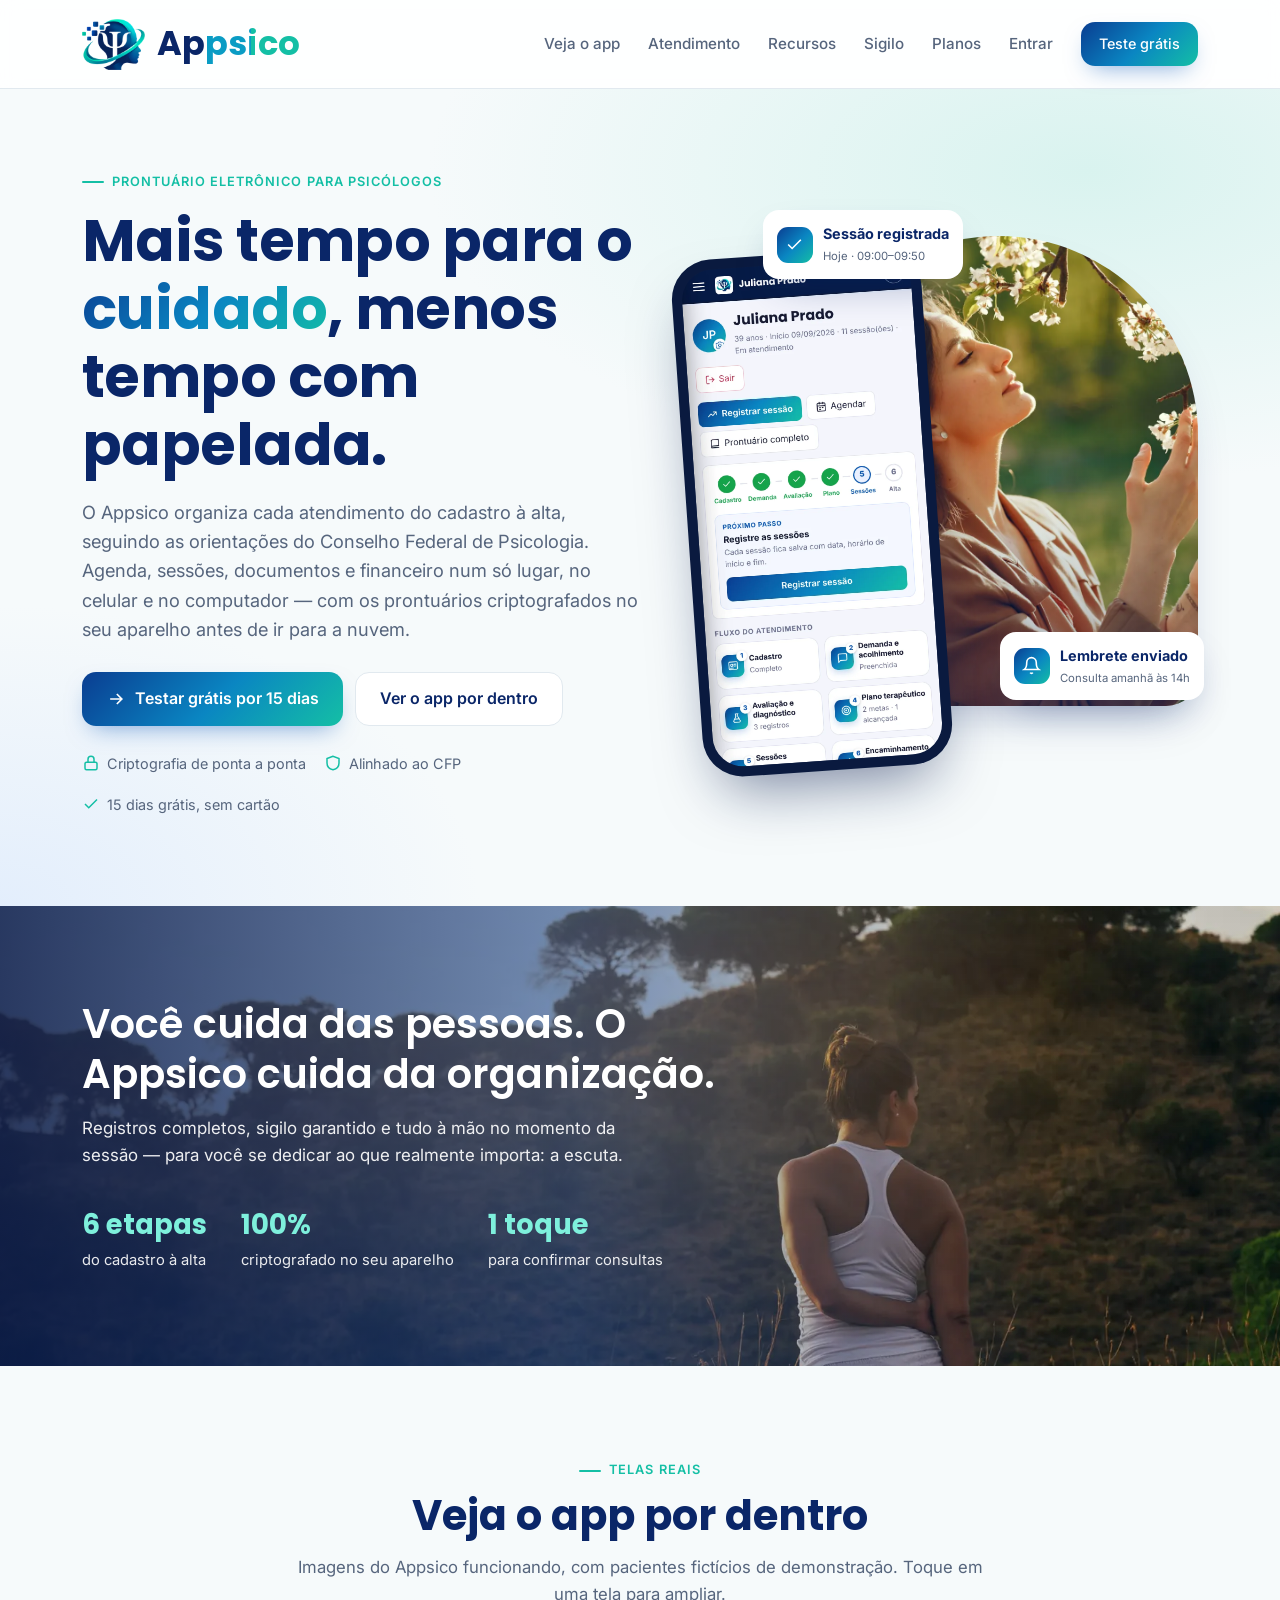
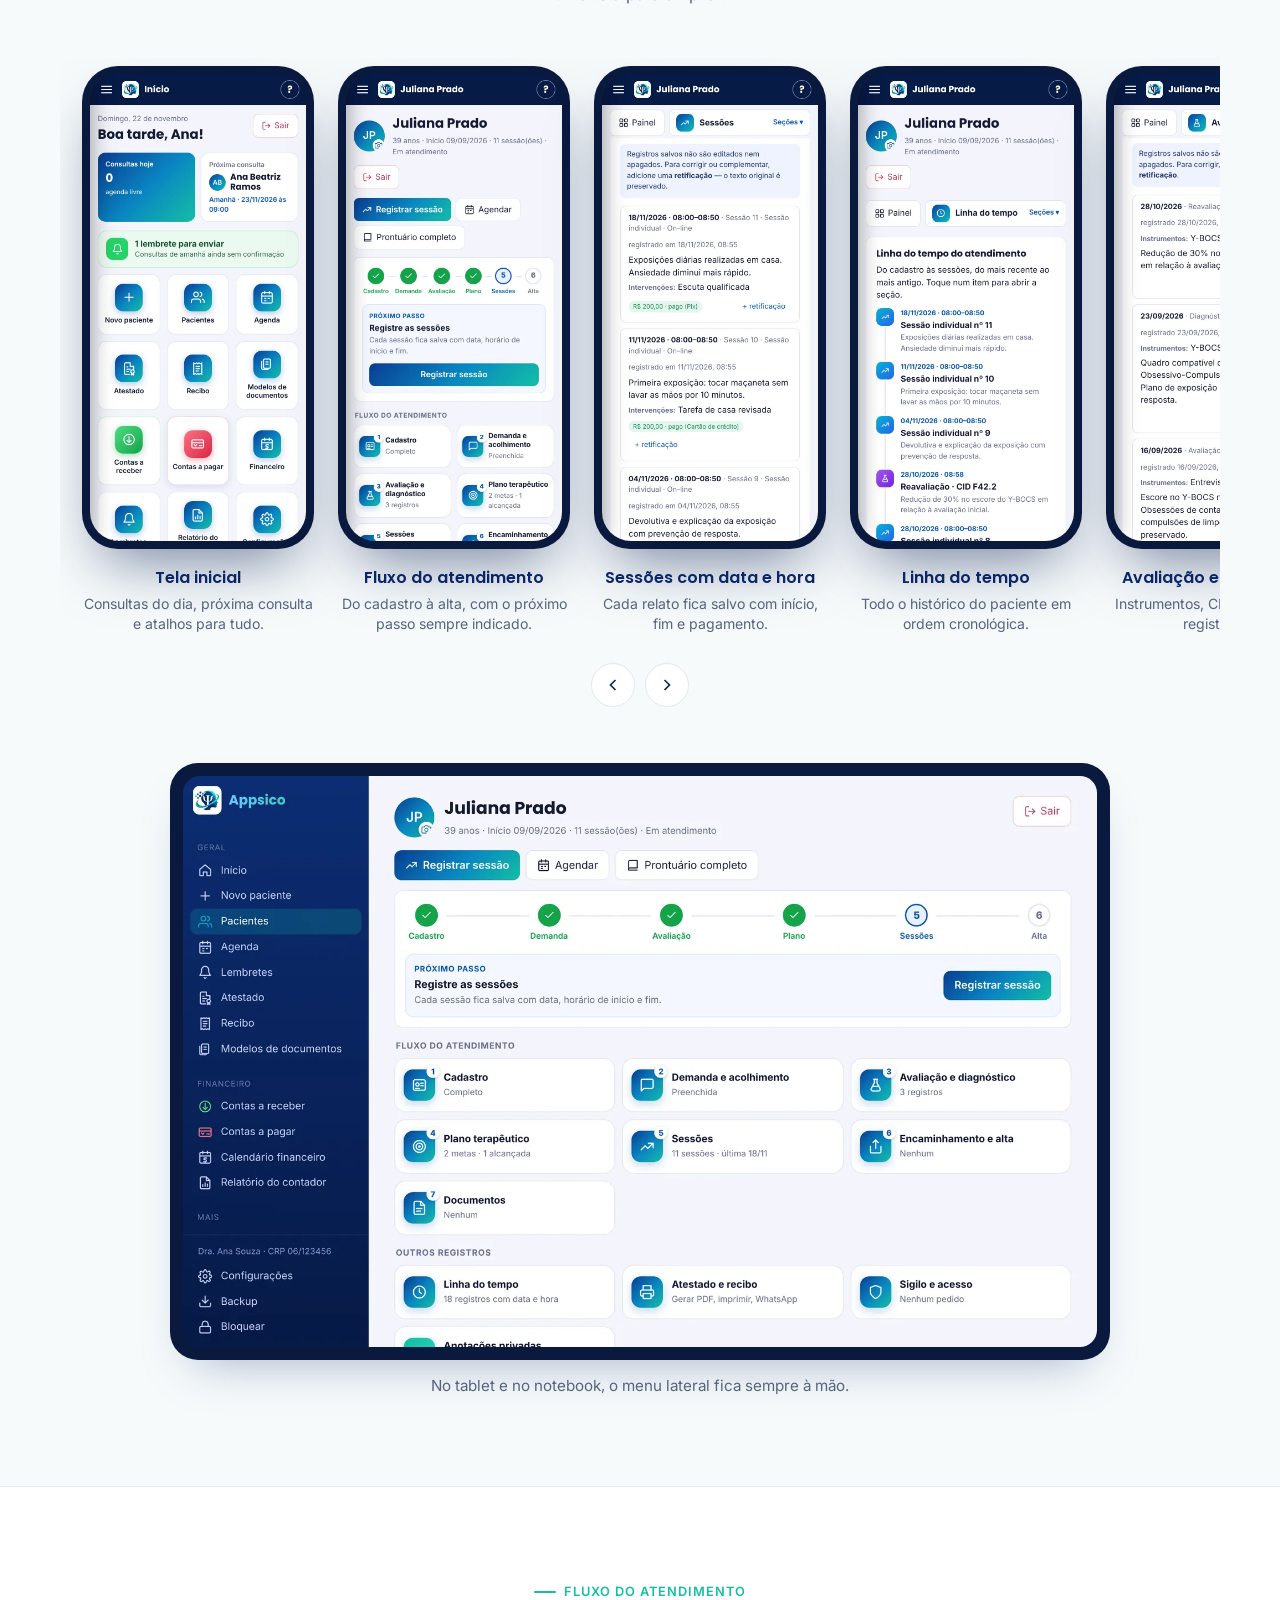
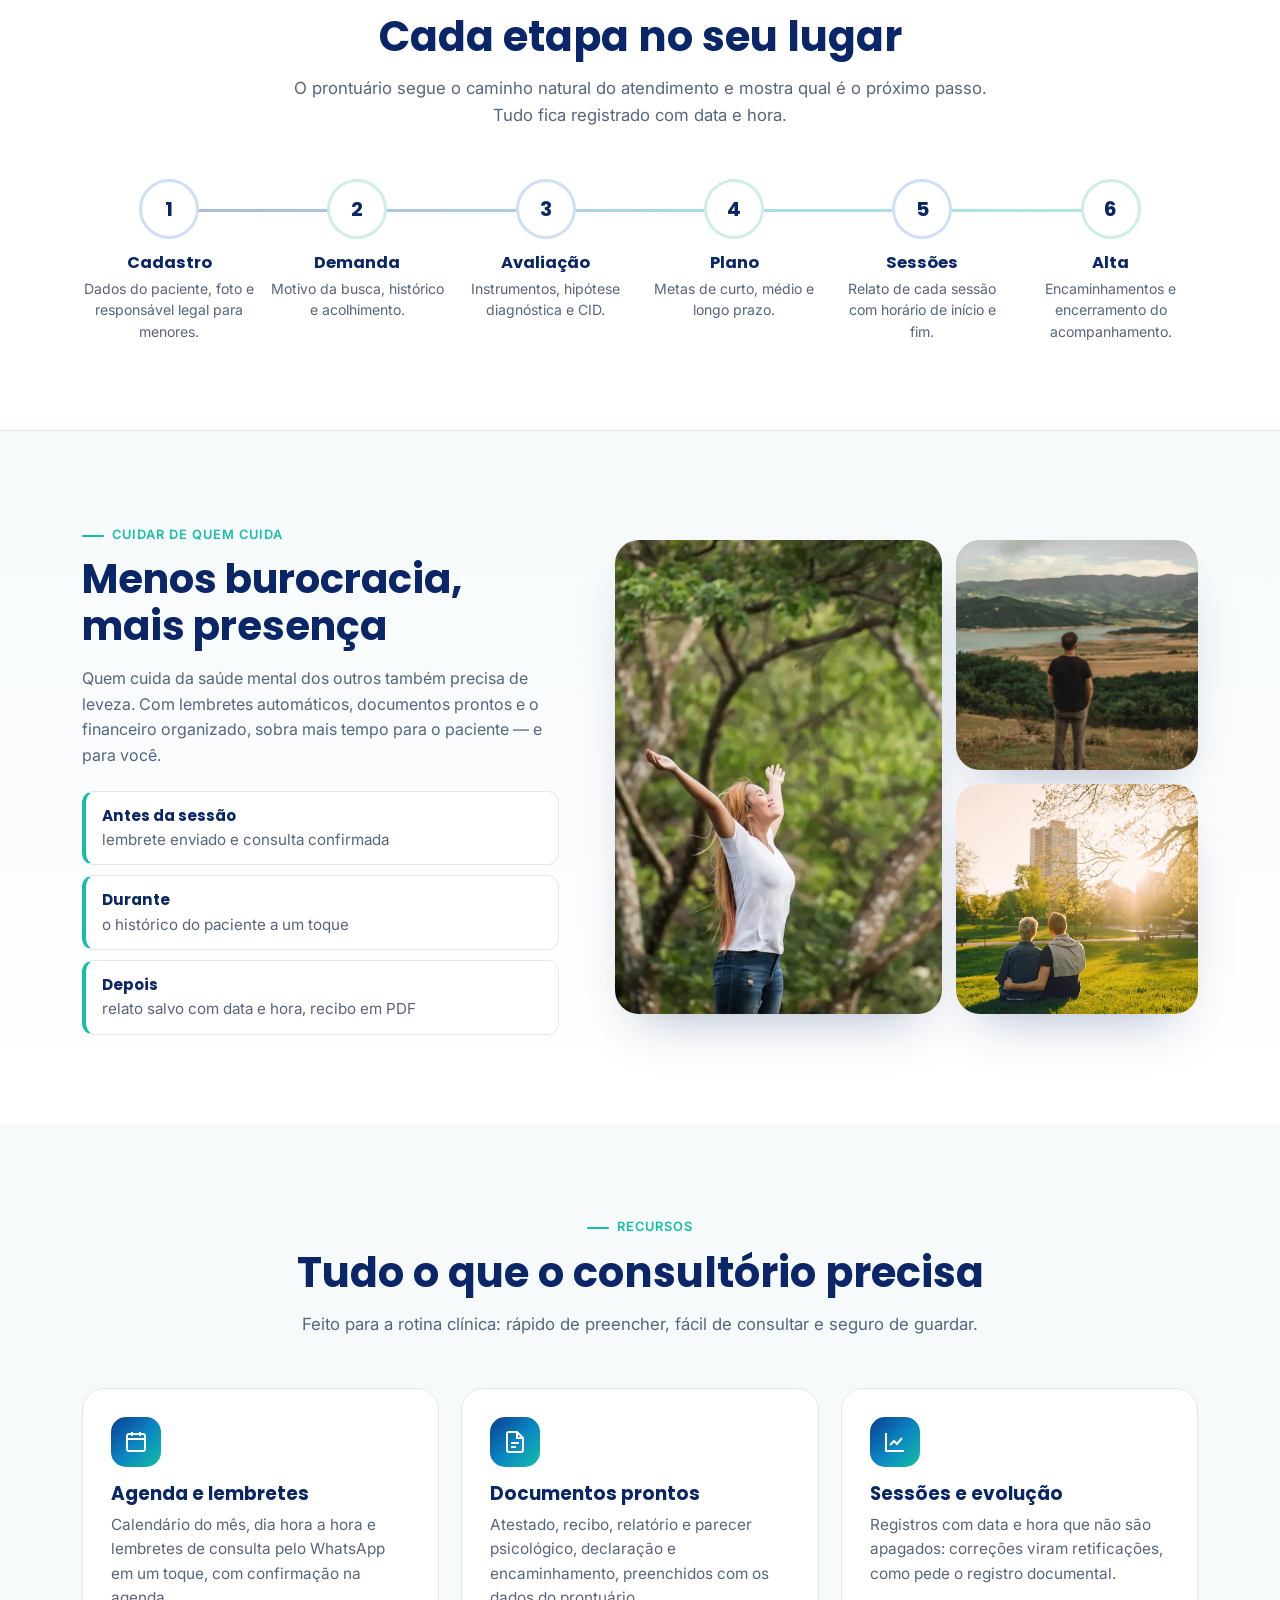
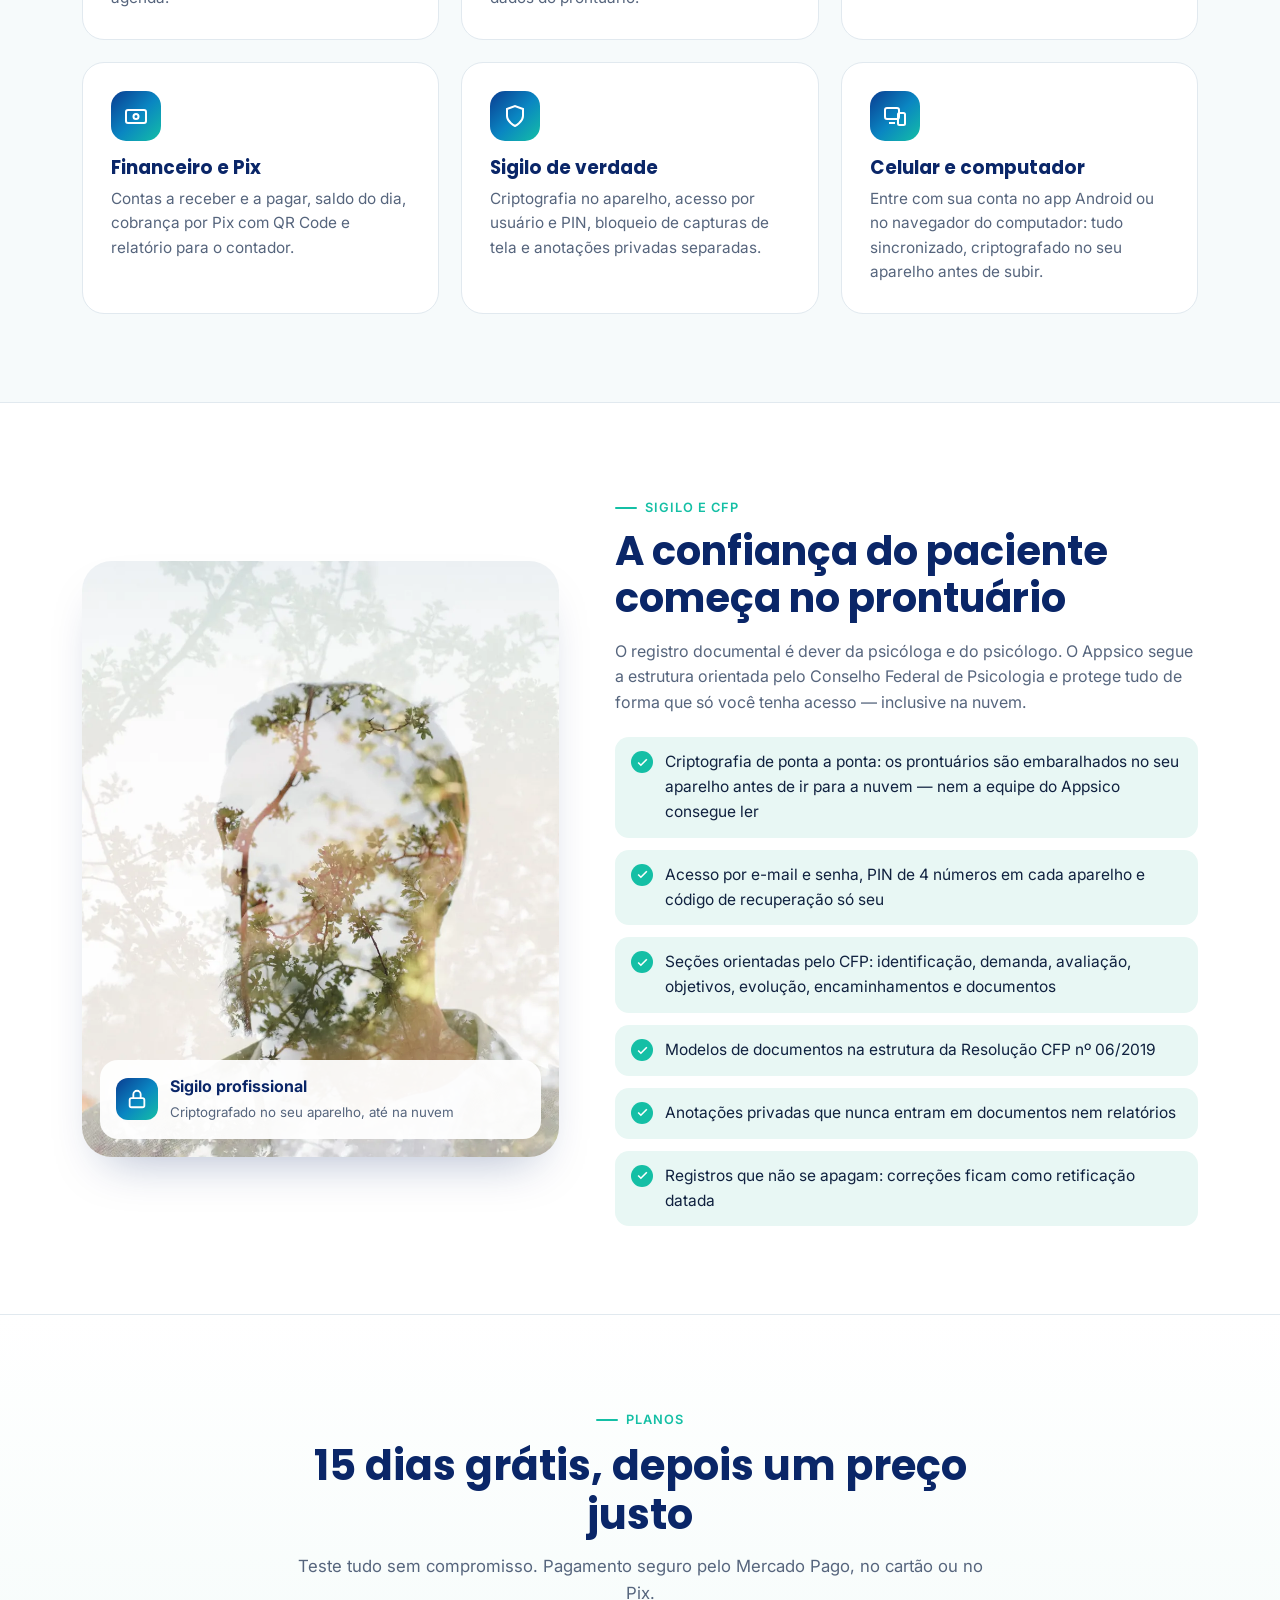
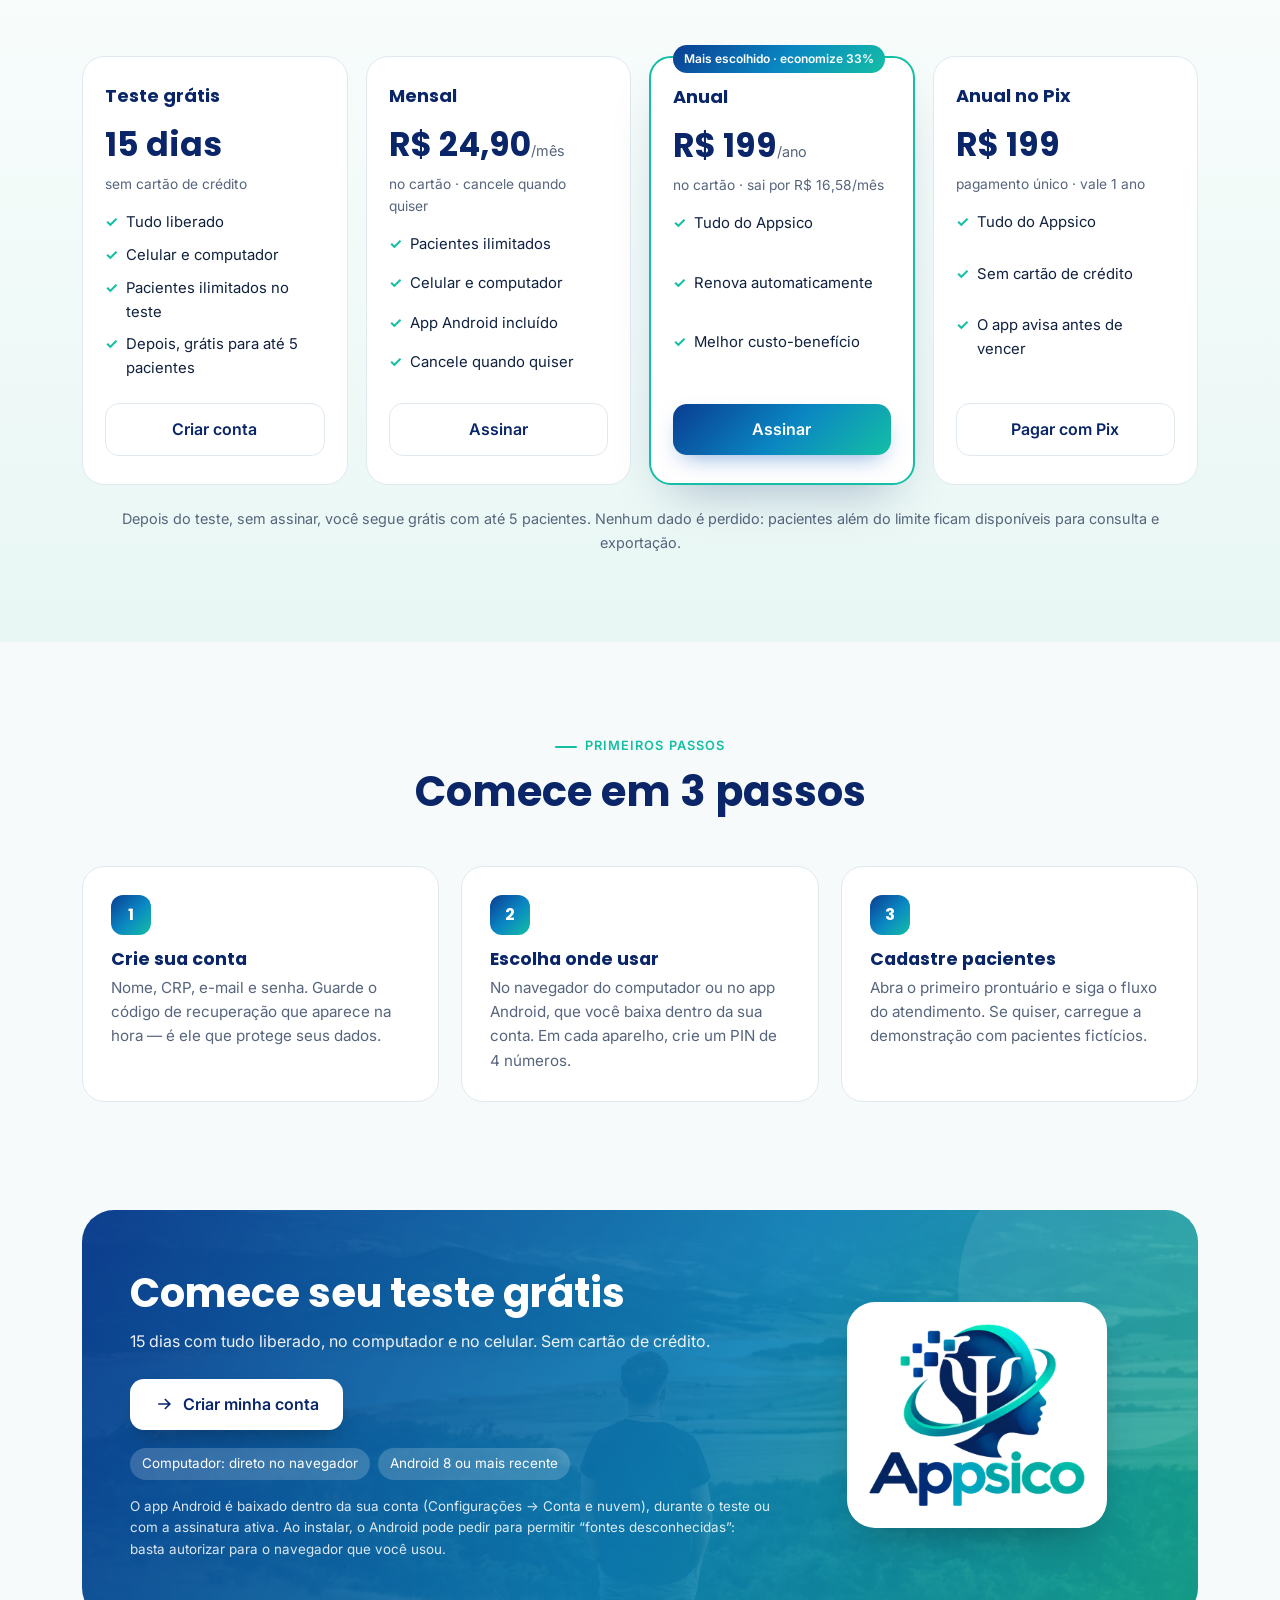
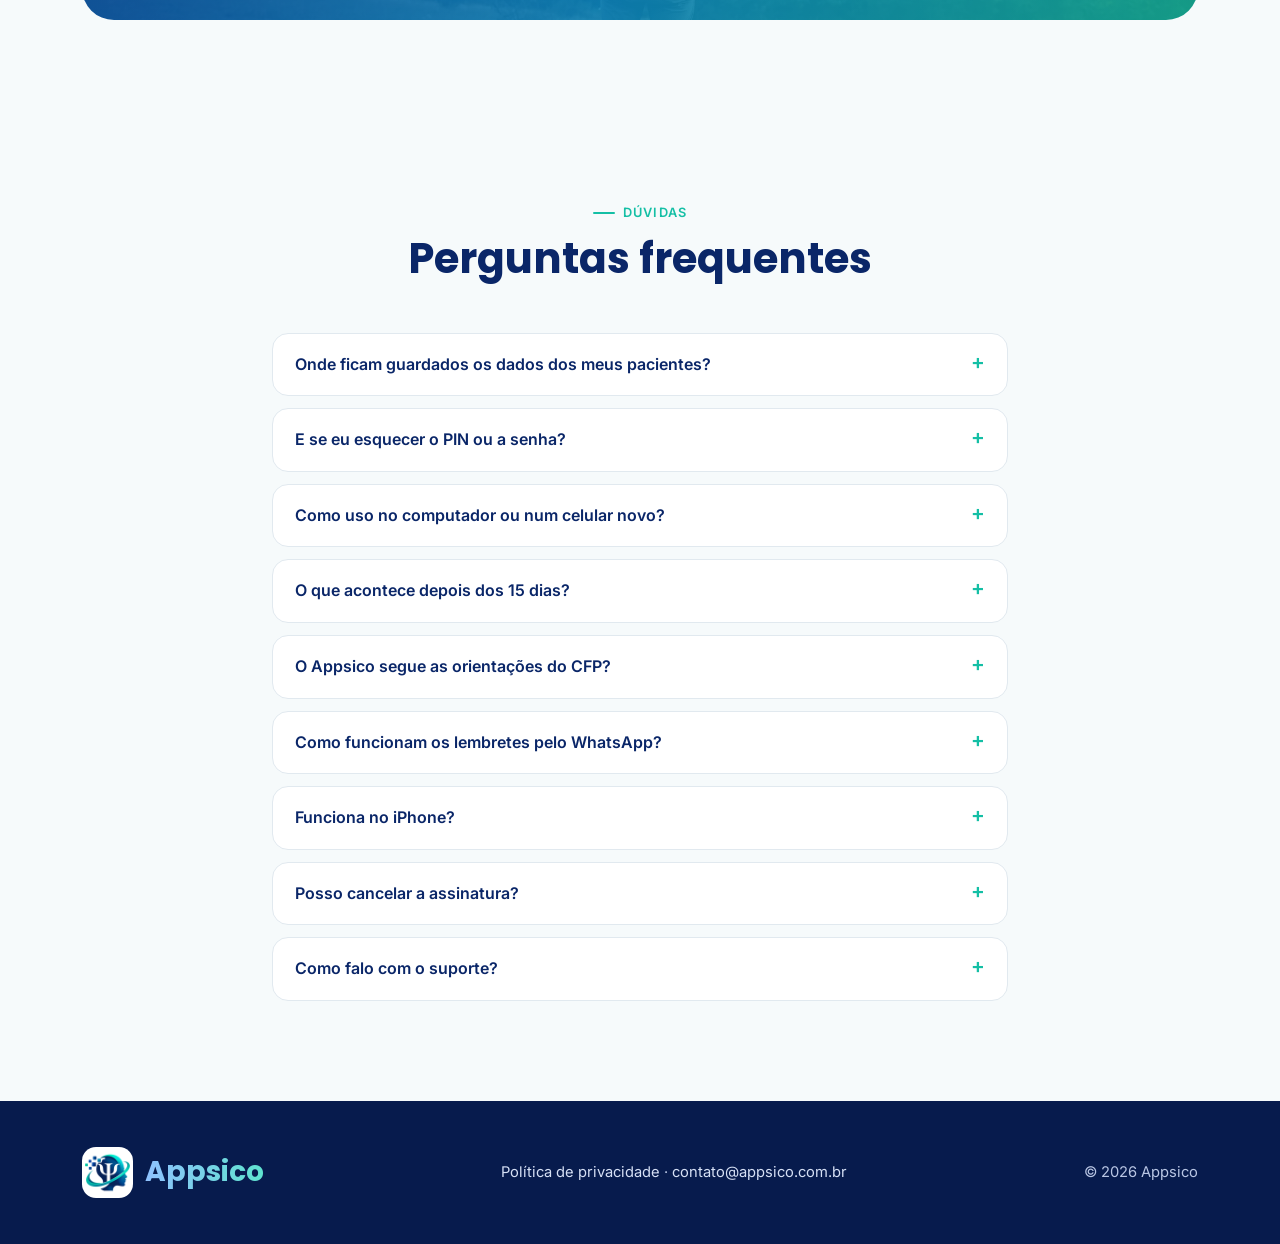
==== commit 545af8cf: "Plano grátis após o teste: até 5 pacientes com tudo liberado - Sem assinatura, os 5 pacientes mais a" ====
--- a/index.html
+++ b/index.html
@@ -403,14 +403,14 @@
           <h3>Teste grátis</h3>
           <div class="price">15 dias</div>
           <div class="sub">sem cartão de crédito</div>
-          <ul><li>Tudo liberado</li><li>Celular e computador</li><li>Pacientes ilimitados</li><li>App Android incluído</li></ul>
+          <ul><li>Tudo liberado</li><li>Celular e computador</li><li>Pacientes ilimitados no teste</li><li>Depois, grátis para até 5 pacientes</li></ul>
           <a href="app/" class="btn ghost">Criar conta</a>
         </div>
         <div class="plan reveal">
           <h3>Mensal</h3>
           <div class="price">R$ 24,90<small>/mês</small></div>
           <div class="sub">no cartão · cancele quando quiser</div>
-          <ul><li>Tudo do Appsico</li><li>Celular e computador</li><li>Financeiro, Pix e relatório do contador</li><li>Cancele quando quiser</li></ul>
+          <ul><li>Pacientes ilimitados</li><li>Celular e computador</li><li>App Android incluído</li><li>Cancele quando quiser</li></ul>
           <a href="app/" class="btn ghost">Assinar</a>
         </div>
         <div class="plan hl reveal">
@@ -429,7 +429,7 @@
           <a href="app/" class="btn ghost">Pagar com Pix</a>
         </div>
       </div>
-      <p class="plans-note">Se a assinatura acabar, nenhum dado é perdido: você continua vendo e exportando todos os prontuários (modo somente leitura).</p>
+      <p class="plans-note">Depois do teste, sem assinar, você segue grátis com até 5 pacientes. Nenhum dado é perdido: pacientes além do limite ficam disponíveis para consulta e exportação.</p>
     </div>
   </section>
 
@@ -465,7 +465,7 @@
       <details><summary>Onde ficam guardados os dados dos meus pacientes?</summary><p>Na sua conta, para sincronizar celular e computador — mas criptografados no seu aparelho antes de sair dele. O servidor guarda só dados embaralhados: ninguém, nem a equipe do Appsico, consegue ler seus prontuários.</p></details>
       <details><summary>E se eu esquecer o PIN ou a senha?</summary><p>Esqueceu o PIN: entre com o e-mail e a senha da conta e crie um novo. Esqueceu a senha: peça um link para criar outra e, no próximo acesso, digite o código de recuperação que o app mostrou quando você criou a conta. Sem a senha e sem esse código, nem o Appsico consegue abrir os dados.</p></details>
       <details><summary>Como uso no computador ou num celular novo?</summary><p>Entre com o seu e-mail e senha: os prontuários aparecem sincronizados. No computador, use direto pelo navegador.</p></details>
-      <details><summary>O que acontece depois dos 15 dias?</summary><p>Para continuar registrando, escolha um plano. Sem assinatura, você não perde nada: os prontuários ficam em modo somente leitura e podem ser exportados a qualquer momento.</p></details>
+      <details><summary>O que acontece depois dos 15 dias?</summary><p>Se não assinar, você continua no plano grátis: usa tudo normalmente com até 5 pacientes (os 5 primeiros cadastrados), mas não cadastra o sexto em diante. Se tiver cadastrado mais de 5 no teste, os demais ficam só para consulta e exportação — nada é apagado. Assinando, os pacientes ficam ilimitados.</p></details>
       <details><summary>O Appsico segue as orientações do CFP?</summary><p>O prontuário é organizado nas seções de registro documental orientadas pelo Conselho Federal de Psicologia, e os modelos de documentos seguem a estrutura da Resolução CFP nº 06/2019. O conteúdo e a guarda dos registros continuam sendo responsabilidade do profissional.</p></details>
       <details><summary>Como funcionam os lembretes pelo WhatsApp?</summary><p>Na tela Lembretes, toque em Enviar: o WhatsApp abre com a mensagem pronta para o paciente (ou para o responsável, no caso de menores). Quando ele responder, marque como confirmado.</p></details>
       <details><summary>Funciona no iPhone?</summary><p>Por enquanto o Appsico está disponível apenas para Android (celular e tablet).</p></details>
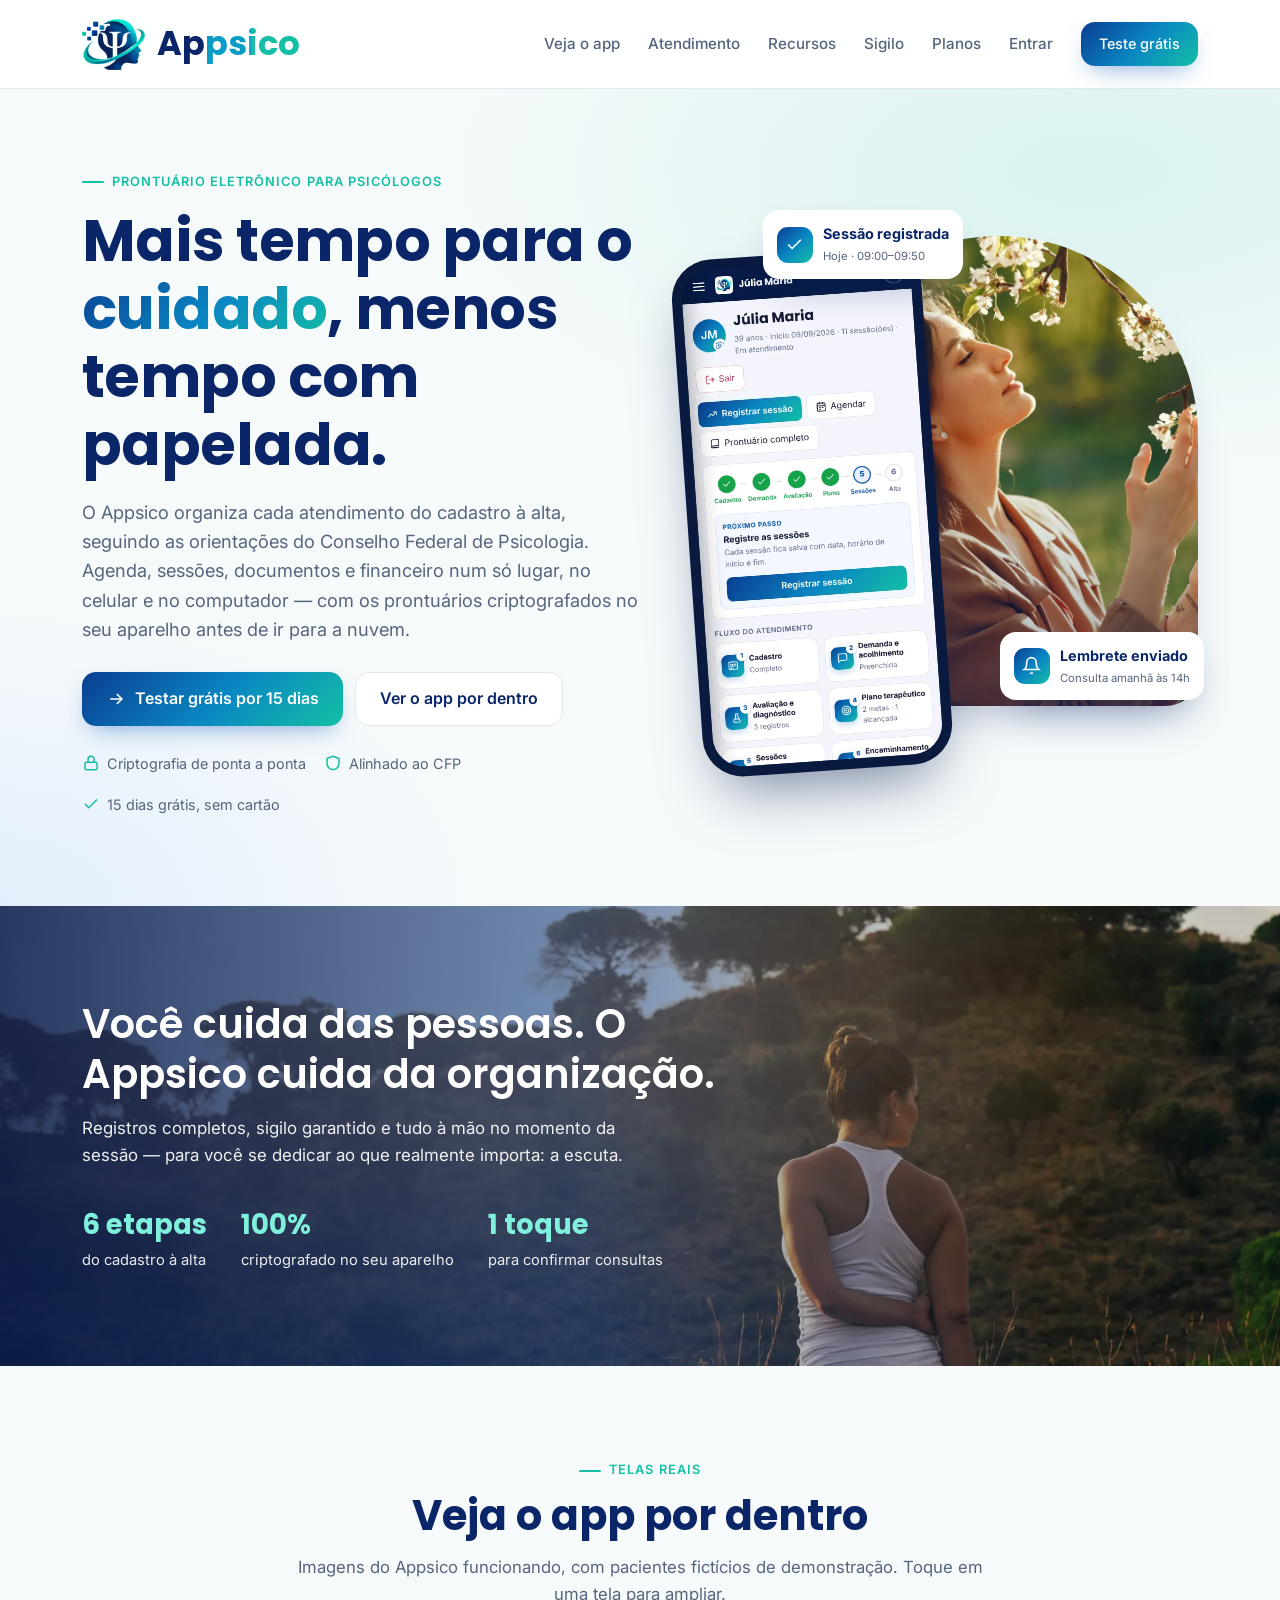
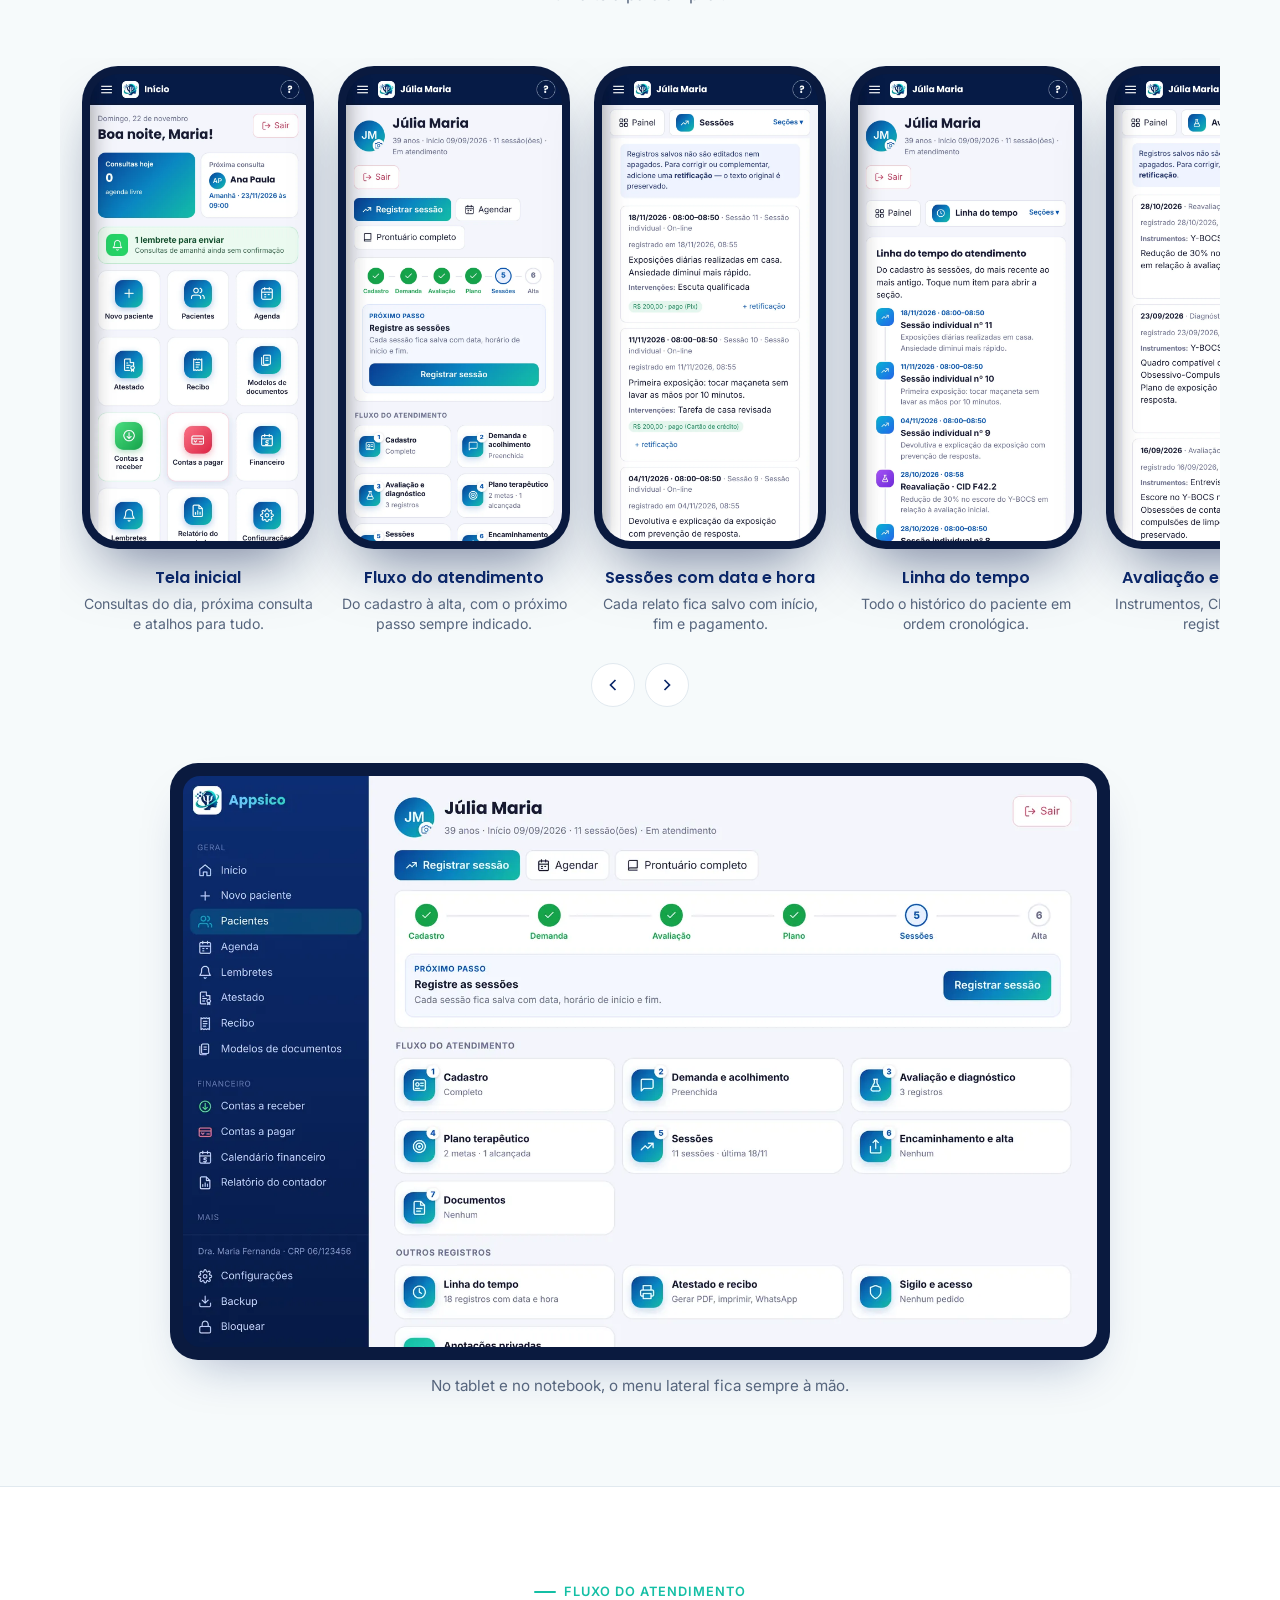
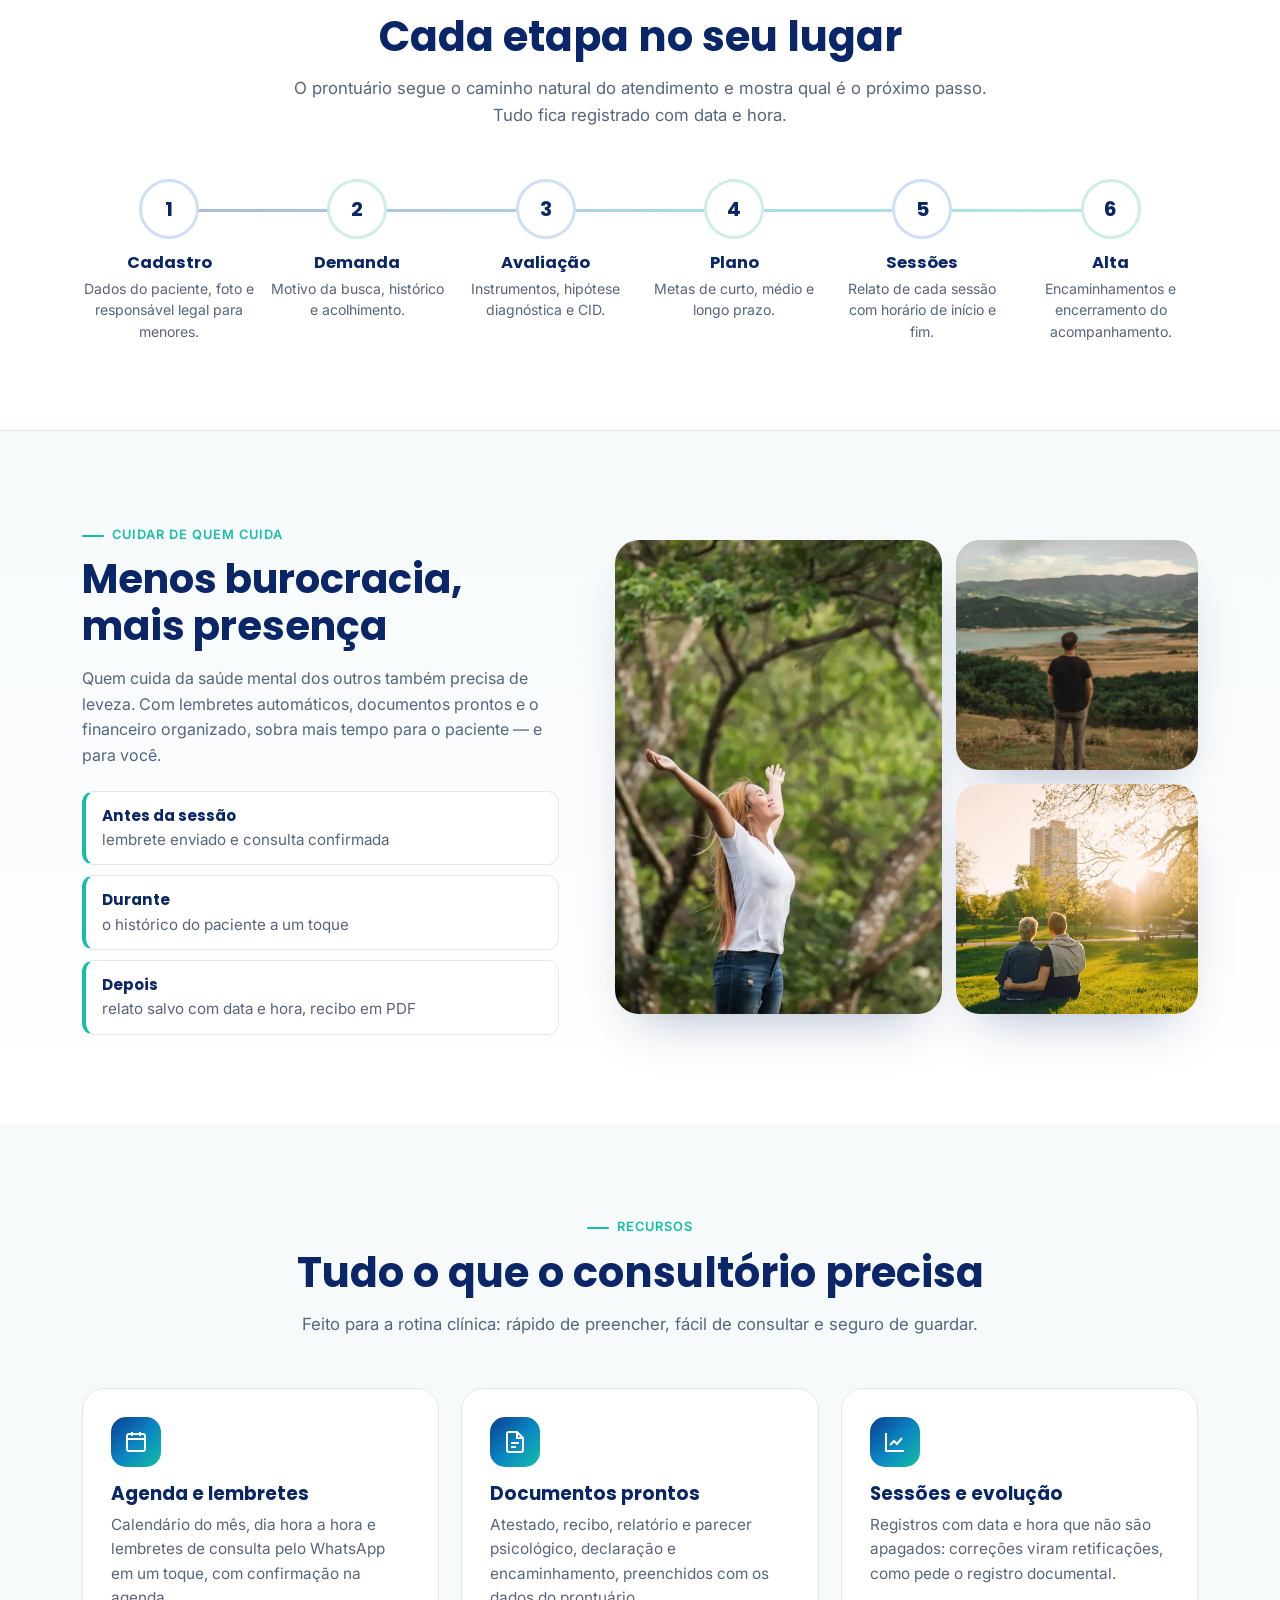
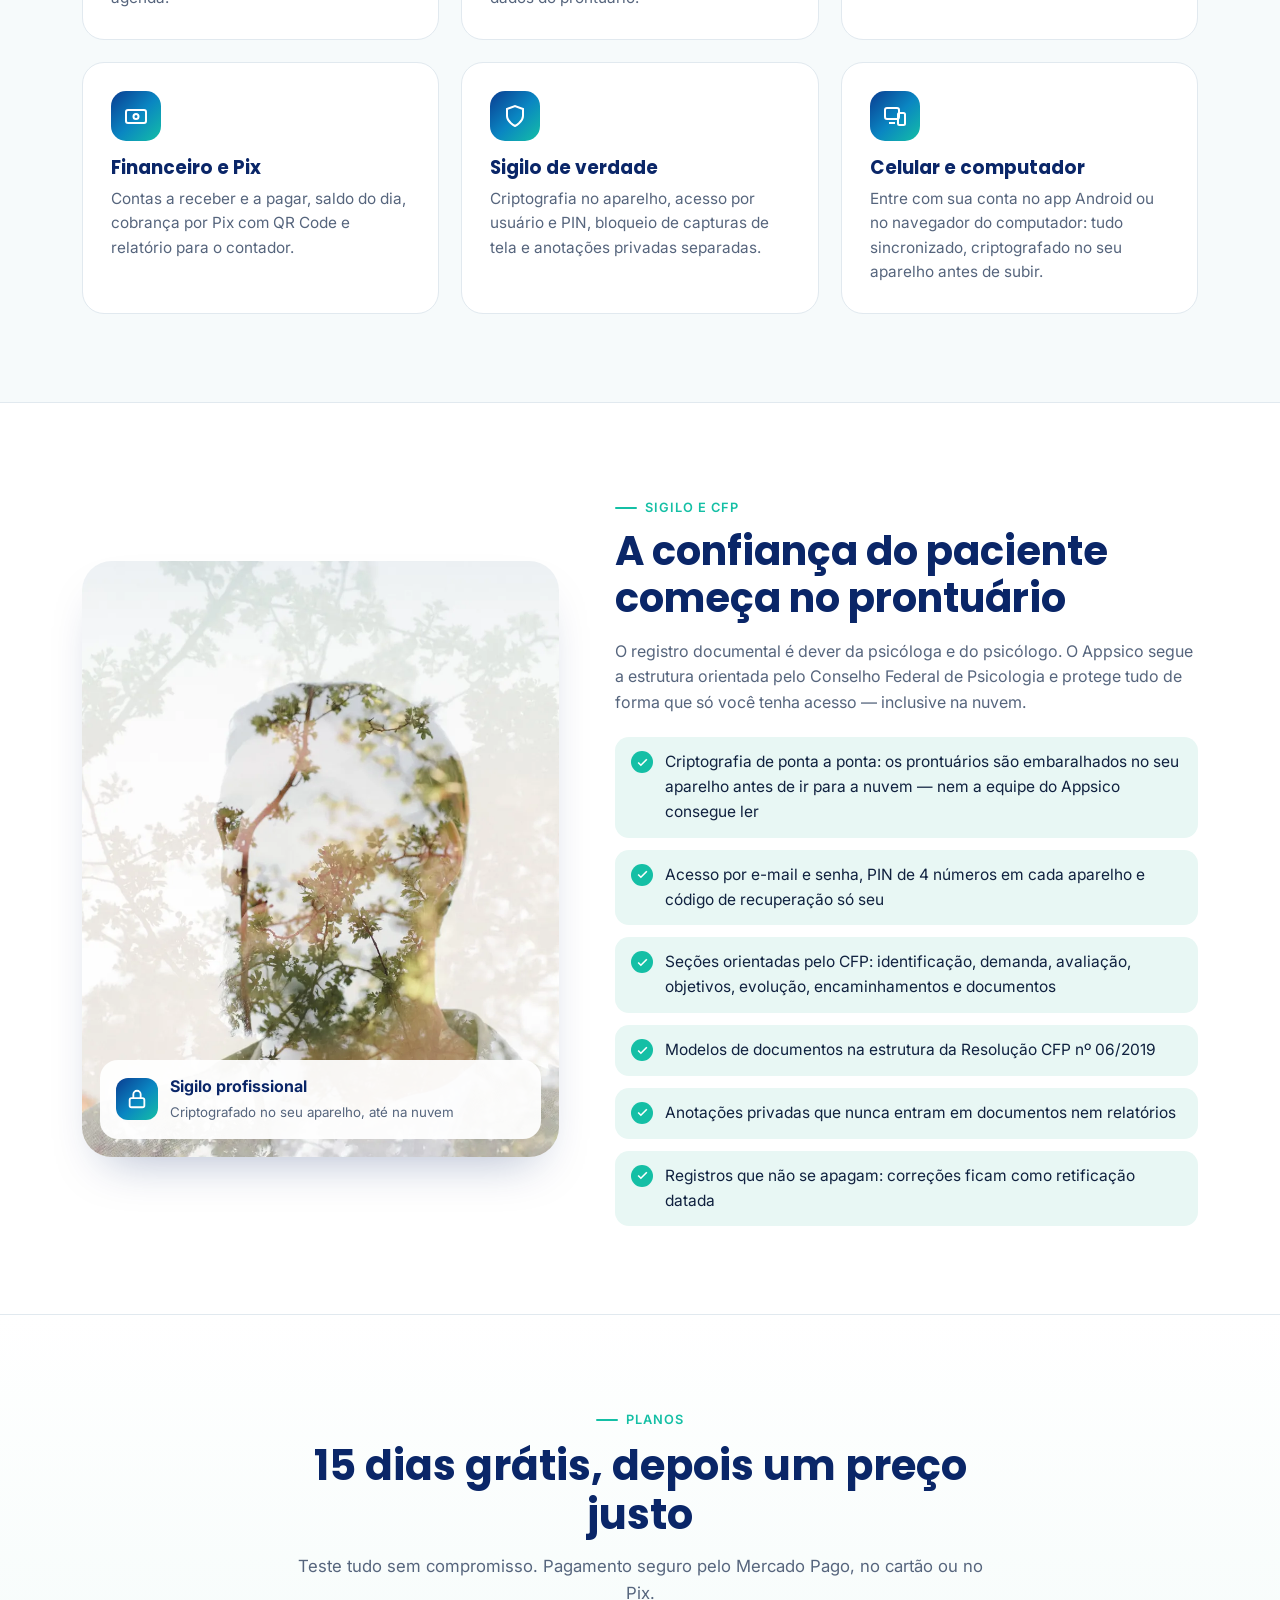
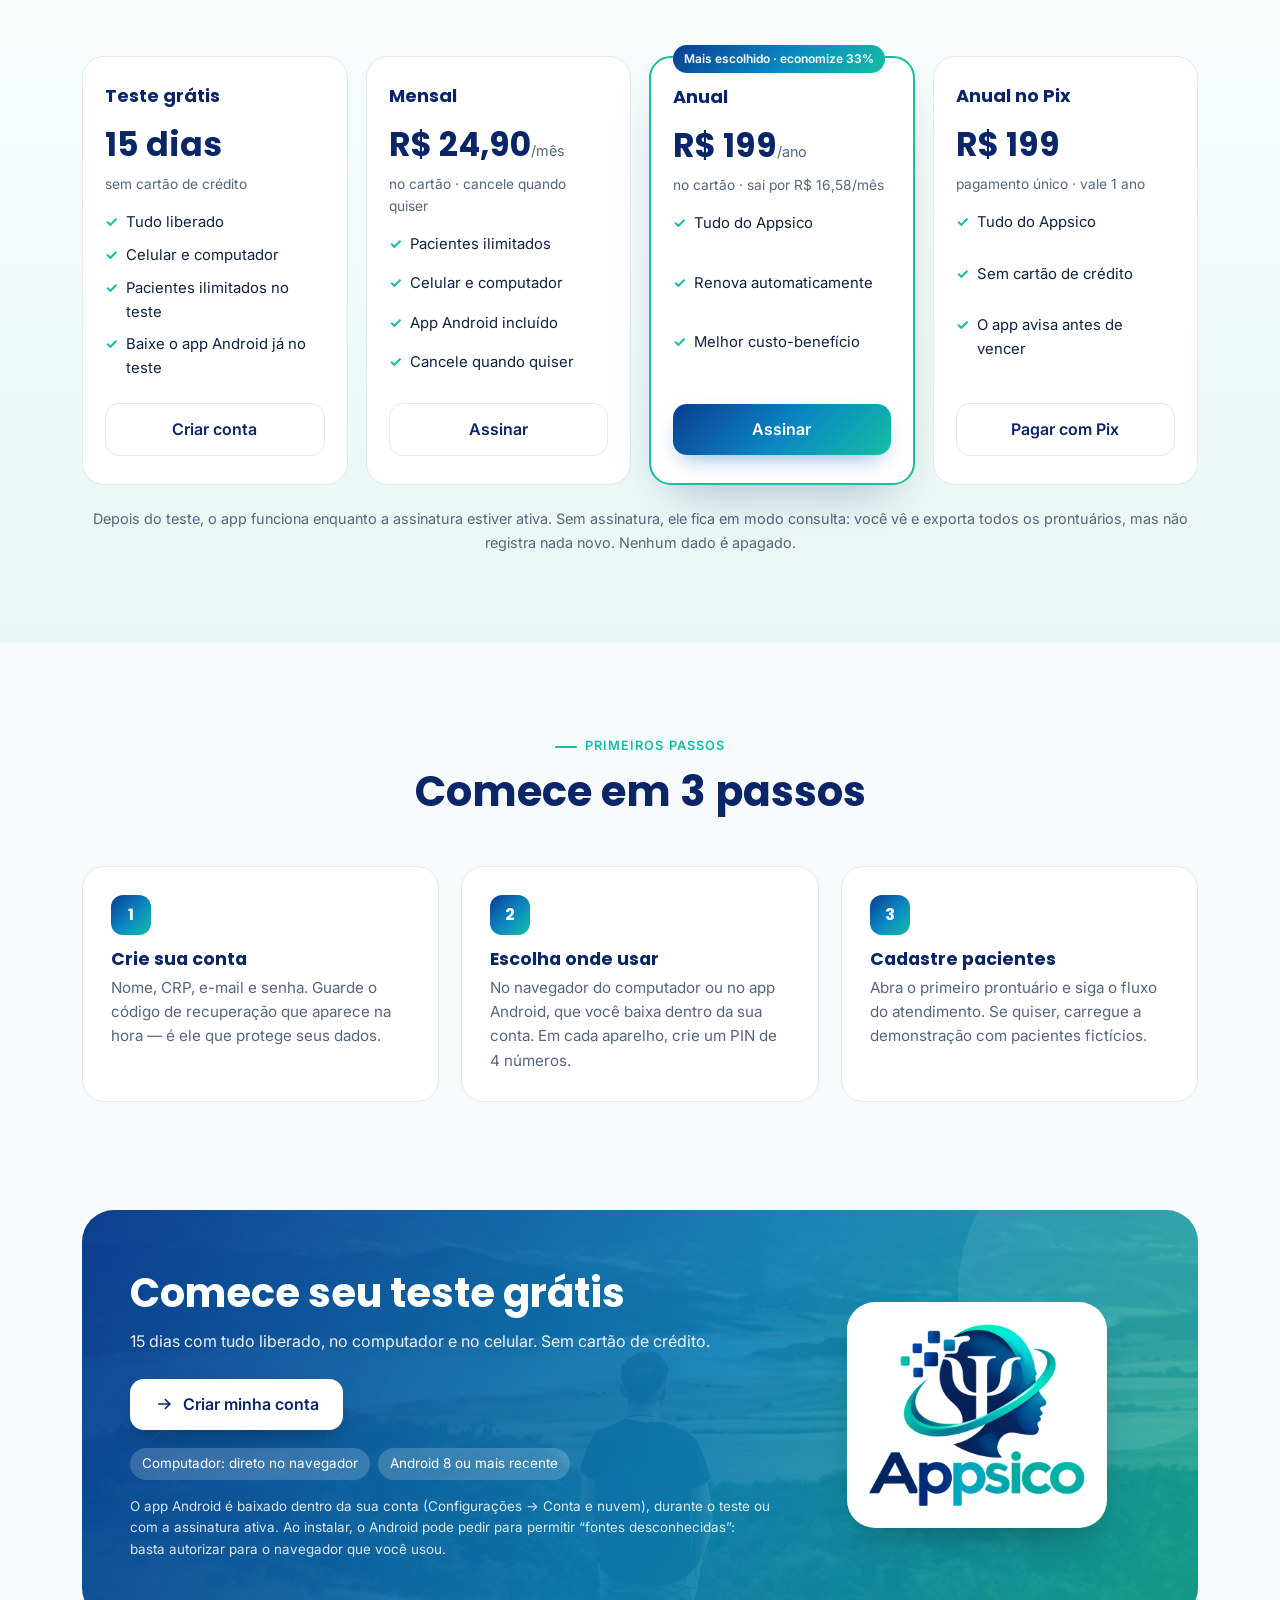
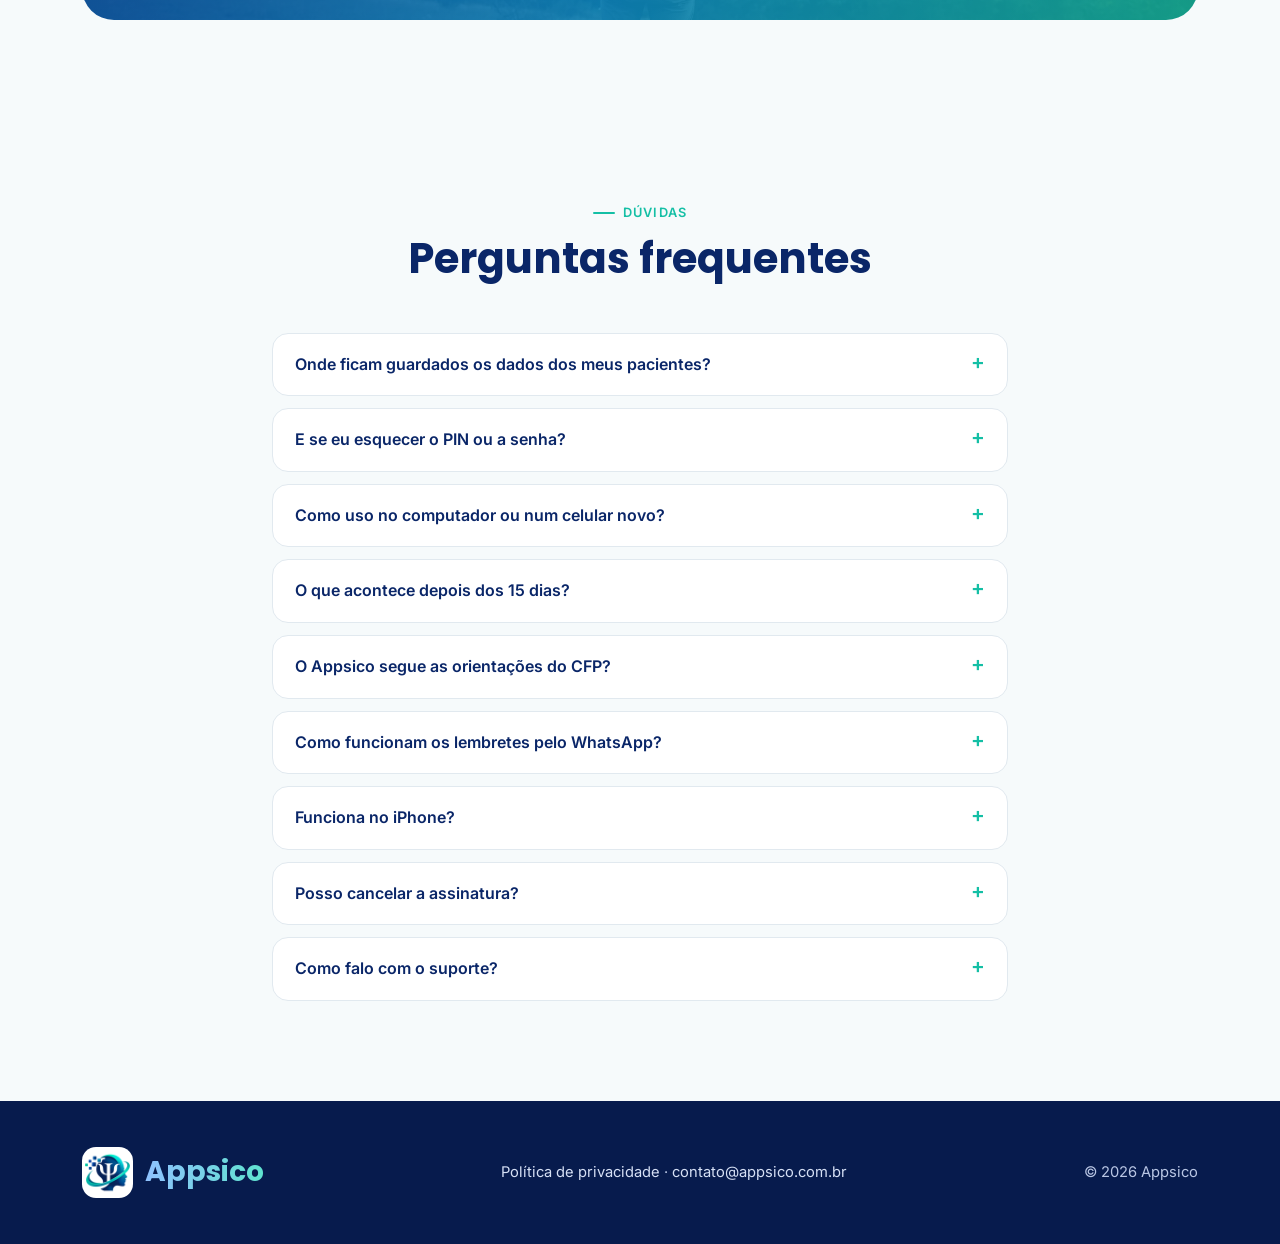
==== commit 7fbaa99d: "Sem assinatura: modo consulta (ver e exportar) e conferência a cada 7 dias Co-Authored-By: Claude Op" ====
--- a/index.html
+++ b/index.html
@@ -403,7 +403,7 @@
           <h3>Teste grátis</h3>
           <div class="price">15 dias</div>
           <div class="sub">sem cartão de crédito</div>
-          <ul><li>Tudo liberado</li><li>Celular e computador</li><li>Pacientes ilimitados no teste</li><li>Depois, grátis para até 5 pacientes</li></ul>
+          <ul><li>Tudo liberado</li><li>Celular e computador</li><li>Pacientes ilimitados no teste</li><li>Baixe o app Android já no teste</li></ul>
           <a href="app/" class="btn ghost">Criar conta</a>
         </div>
         <div class="plan reveal">
@@ -429,7 +429,7 @@
           <a href="app/" class="btn ghost">Pagar com Pix</a>
         </div>
       </div>
-      <p class="plans-note">Depois do teste, sem assinar, você segue grátis com até 5 pacientes. Nenhum dado é perdido: pacientes além do limite ficam disponíveis para consulta e exportação.</p>
+      <p class="plans-note">Depois do teste, o app funciona enquanto a assinatura estiver ativa. Sem assinatura, ele fica em modo consulta: você vê e exporta todos os prontuários, mas não registra nada novo. Nenhum dado é apagado.</p>
     </div>
   </section>
 
@@ -465,7 +465,7 @@
       <details><summary>Onde ficam guardados os dados dos meus pacientes?</summary><p>Na sua conta, para sincronizar celular e computador — mas criptografados no seu aparelho antes de sair dele. O servidor guarda só dados embaralhados: ninguém, nem a equipe do Appsico, consegue ler seus prontuários.</p></details>
       <details><summary>E se eu esquecer o PIN ou a senha?</summary><p>Esqueceu o PIN: entre com o e-mail e a senha da conta e crie um novo. Esqueceu a senha: peça um link para criar outra e, no próximo acesso, digite o código de recuperação que o app mostrou quando você criou a conta. Sem a senha e sem esse código, nem o Appsico consegue abrir os dados.</p></details>
       <details><summary>Como uso no computador ou num celular novo?</summary><p>Entre com o seu e-mail e senha: os prontuários aparecem sincronizados. No computador, use direto pelo navegador.</p></details>
-      <details><summary>O que acontece depois dos 15 dias?</summary><p>Se não assinar, você continua no plano grátis: usa tudo normalmente com até 5 pacientes (os 5 primeiros cadastrados), mas não cadastra o sexto em diante. Se tiver cadastrado mais de 5 no teste, os demais ficam só para consulta e exportação — nada é apagado. Assinando, os pacientes ficam ilimitados.</p></details>
+      <details><summary>O que acontece depois dos 15 dias?</summary><p>Se não assinar, o Appsico entra em modo consulta: você continua vendo e exportando em PDF todos os prontuários (como o CFP exige que você possa fazer), mas não registra sessões, pacientes, agenda ou financeiro. Assinou, volta tudo na hora, com todos os dados. O app confere a assinatura pela internet pelo menos a cada 7 dias.</p></details>
       <details><summary>O Appsico segue as orientações do CFP?</summary><p>O prontuário é organizado nas seções de registro documental orientadas pelo Conselho Federal de Psicologia, e os modelos de documentos seguem a estrutura da Resolução CFP nº 06/2019. O conteúdo e a guarda dos registros continuam sendo responsabilidade do profissional.</p></details>
       <details><summary>Como funcionam os lembretes pelo WhatsApp?</summary><p>Na tela Lembretes, toque em Enviar: o WhatsApp abre com a mensagem pronta para o paciente (ou para o responsável, no caso de menores). Quando ele responder, marque como confirmado.</p></details>
       <details><summary>Funciona no iPhone?</summary><p>Por enquanto o Appsico está disponível apenas para Android (celular e tablet).</p></details>
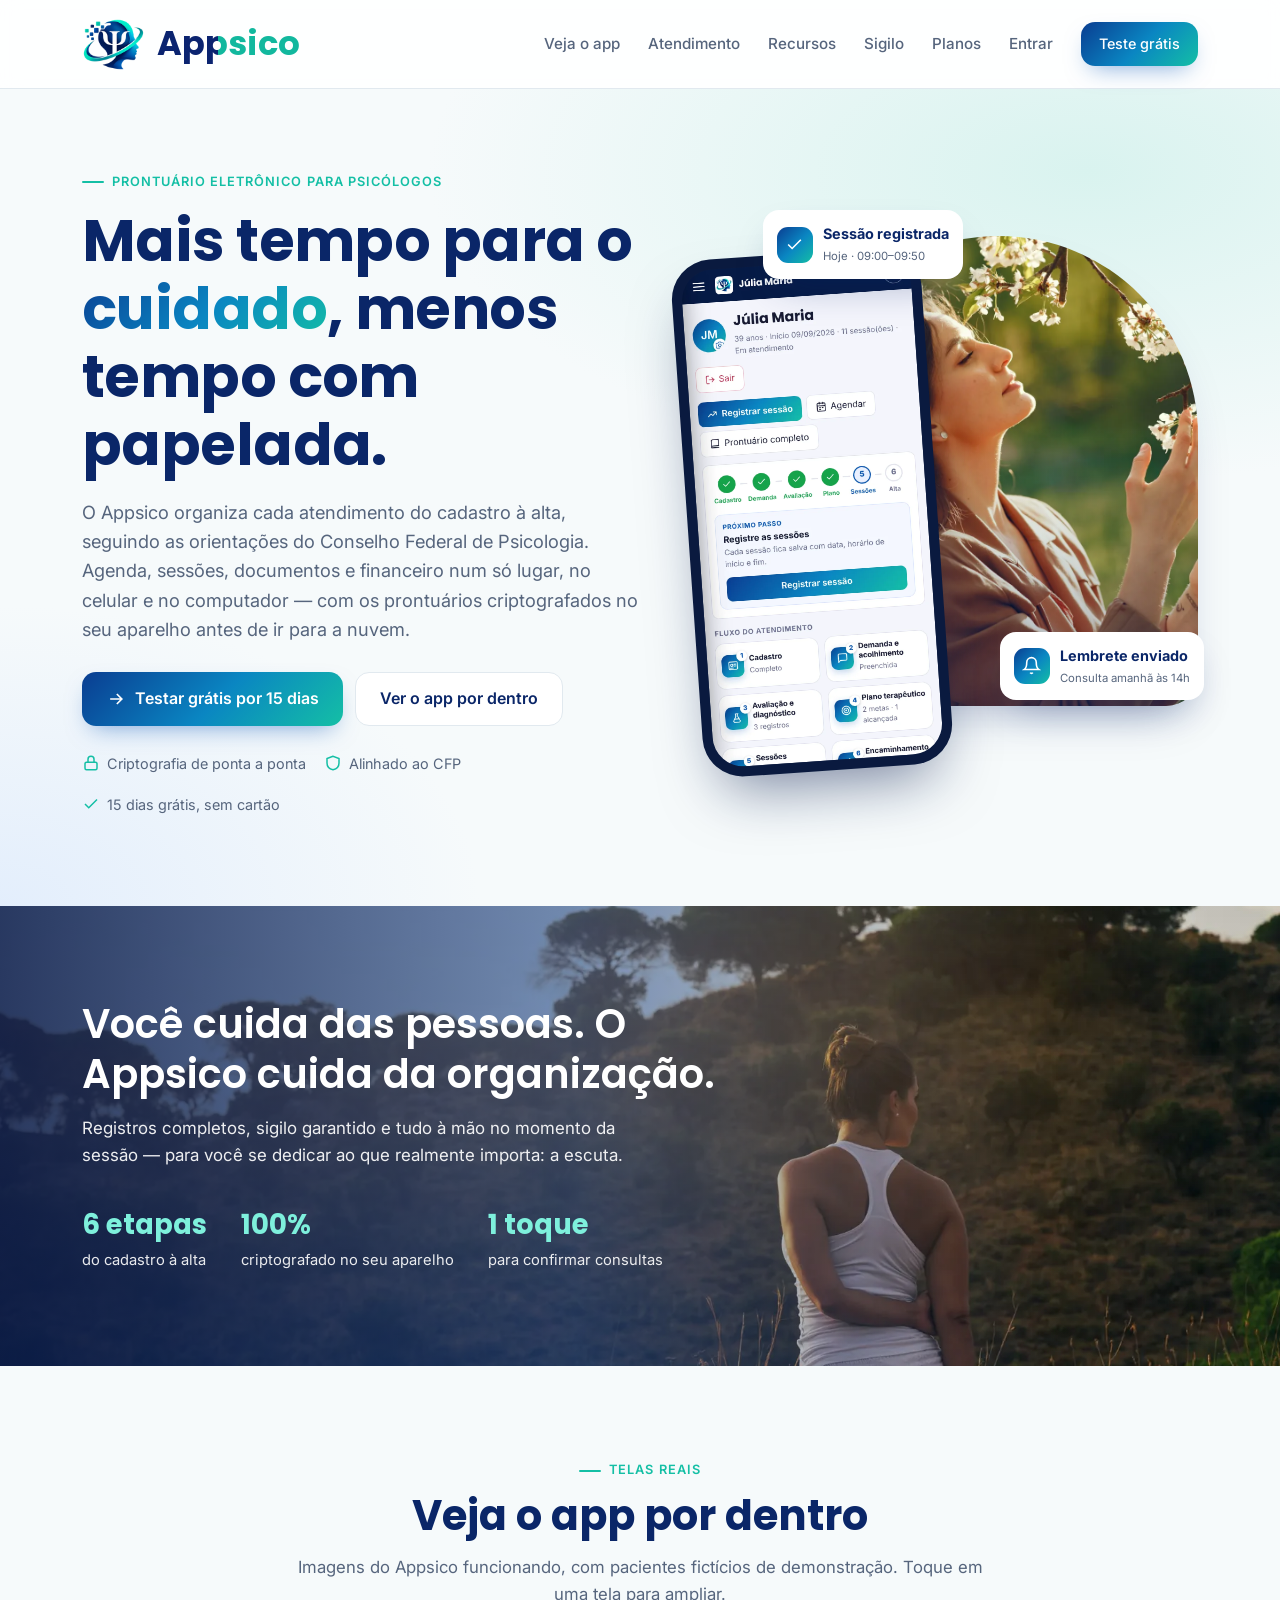
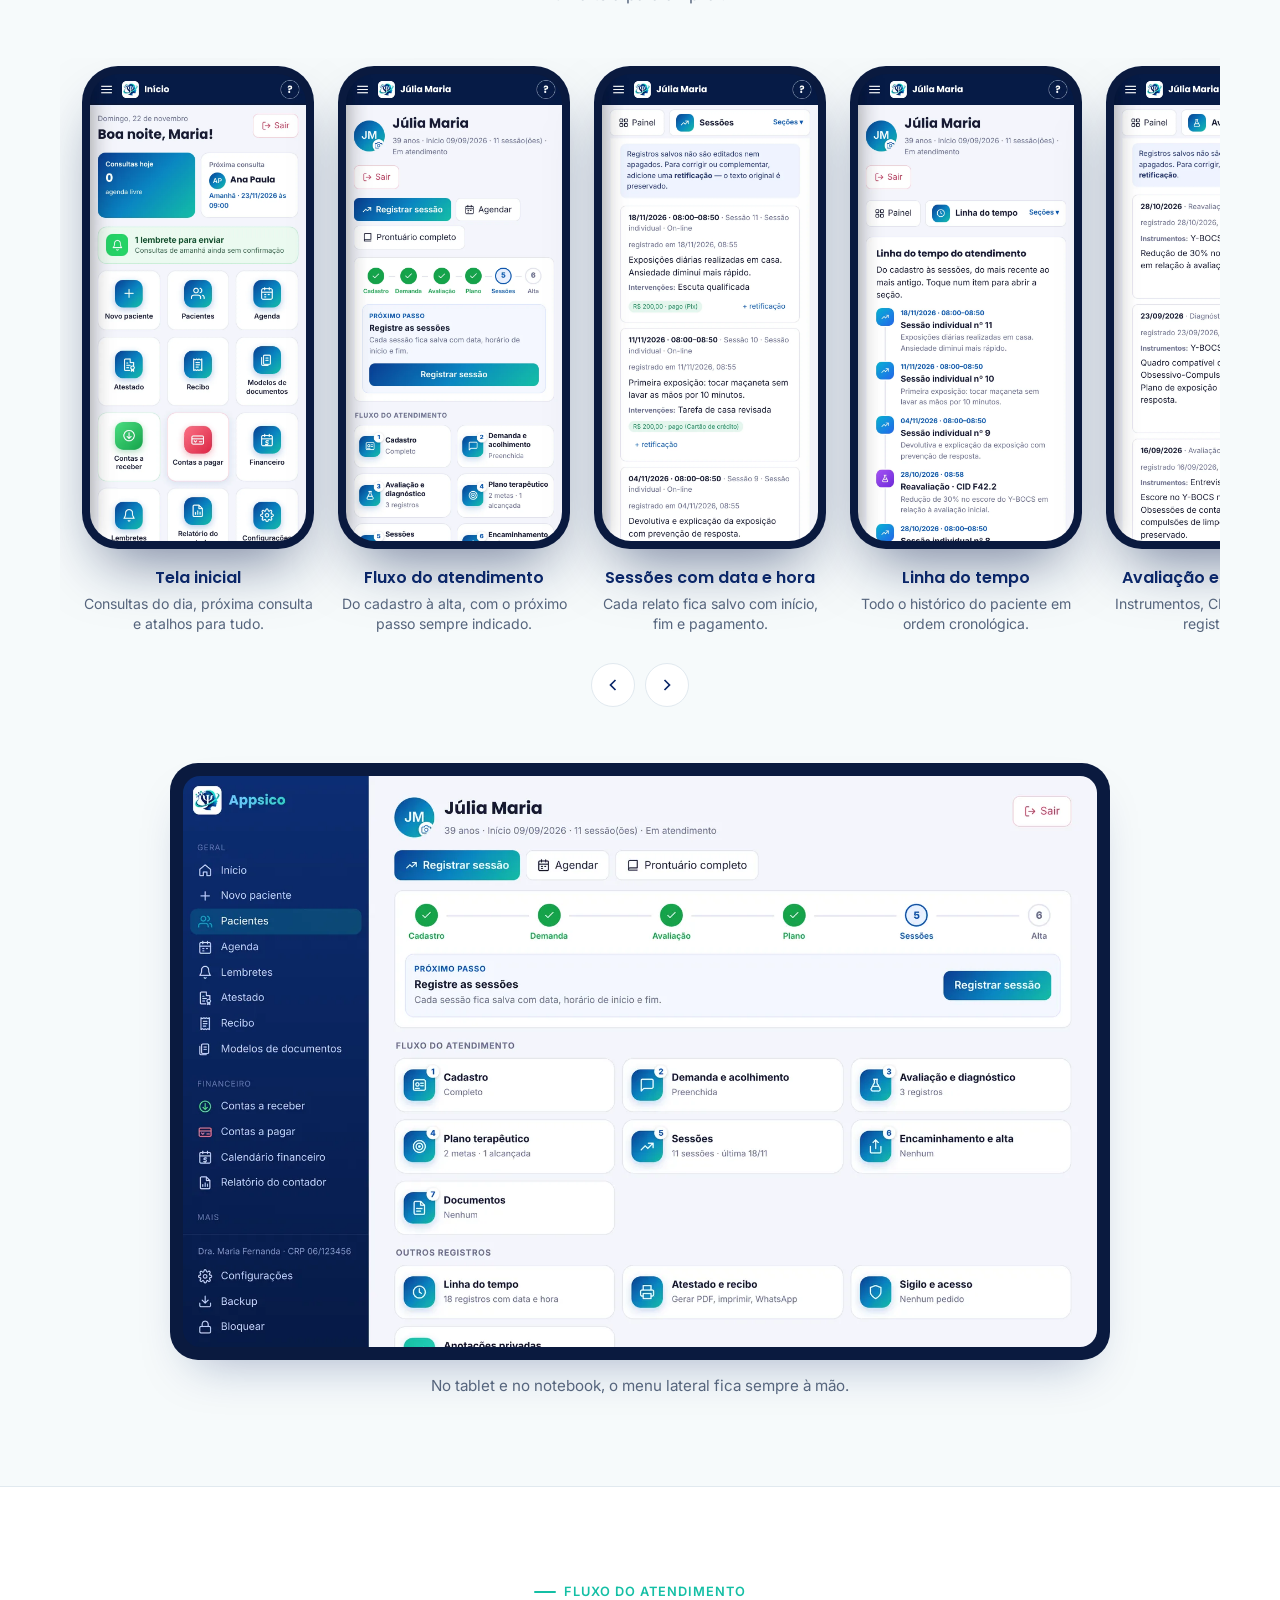
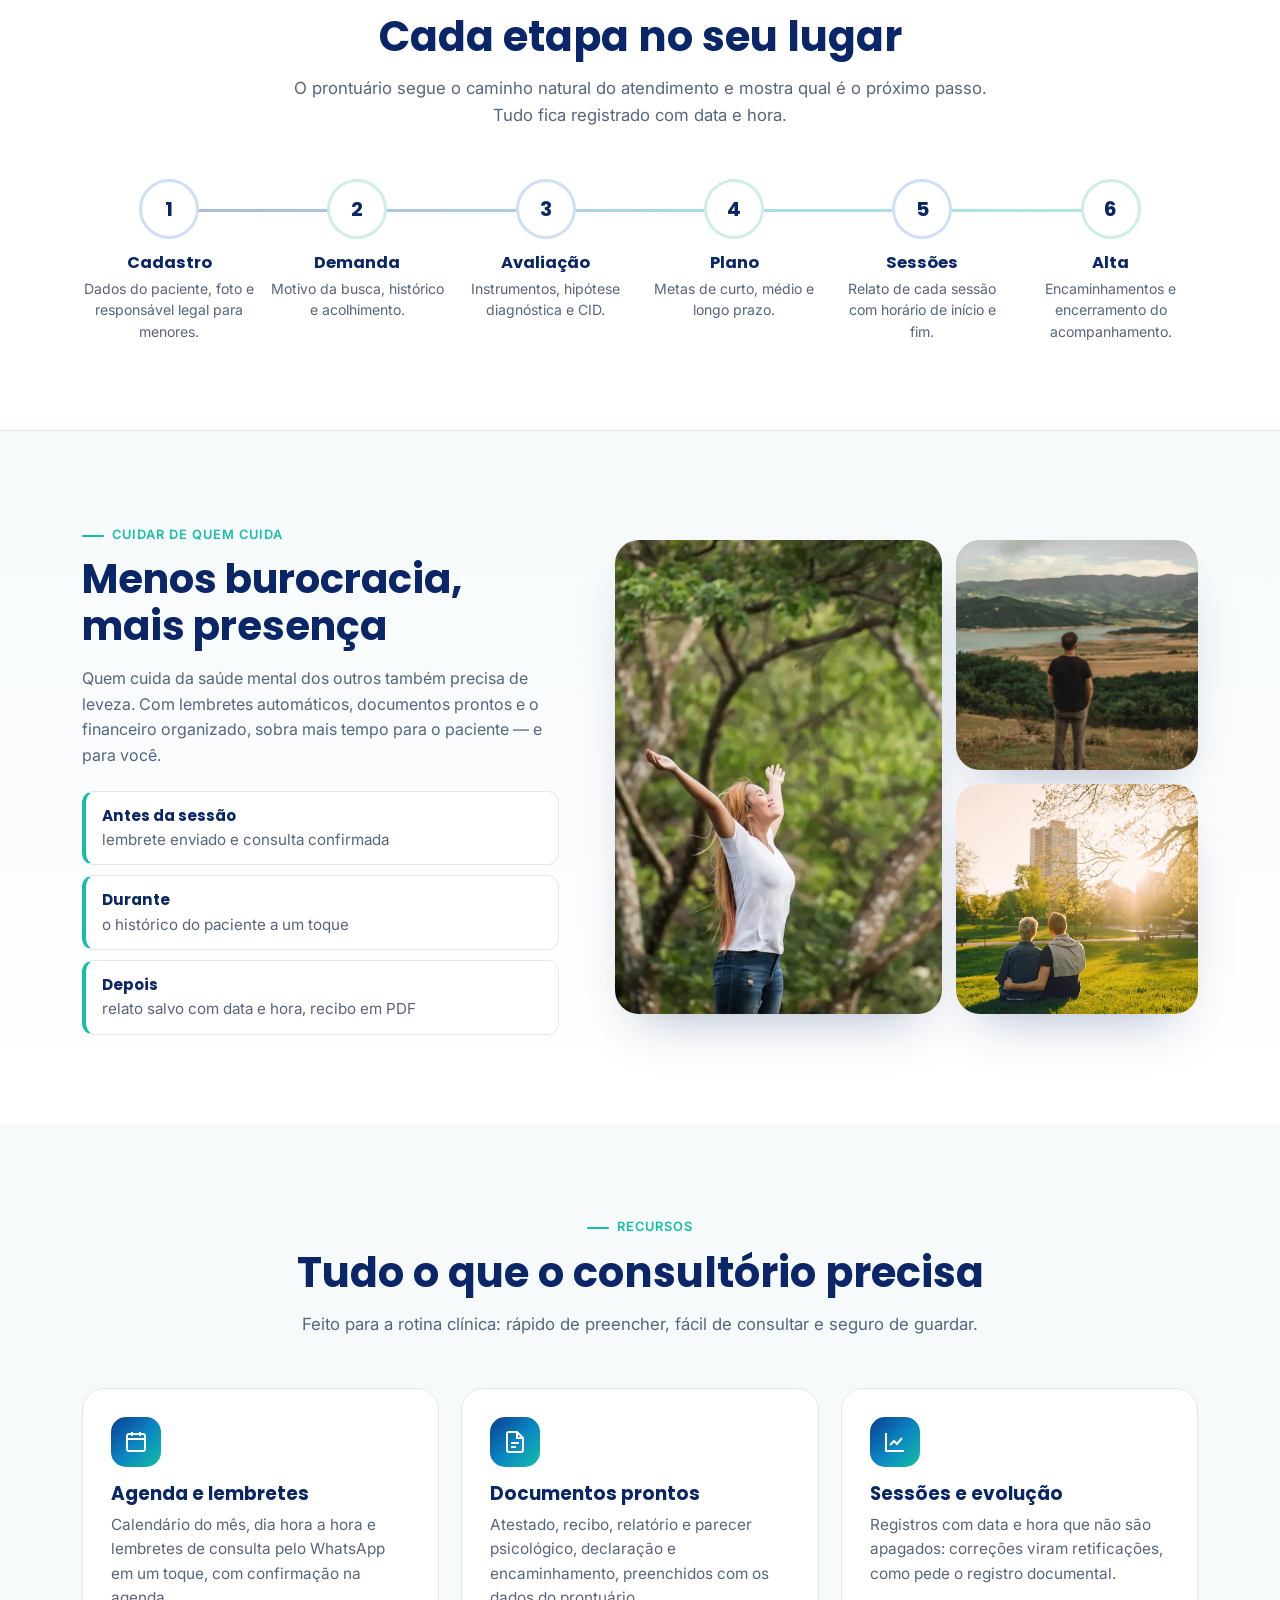
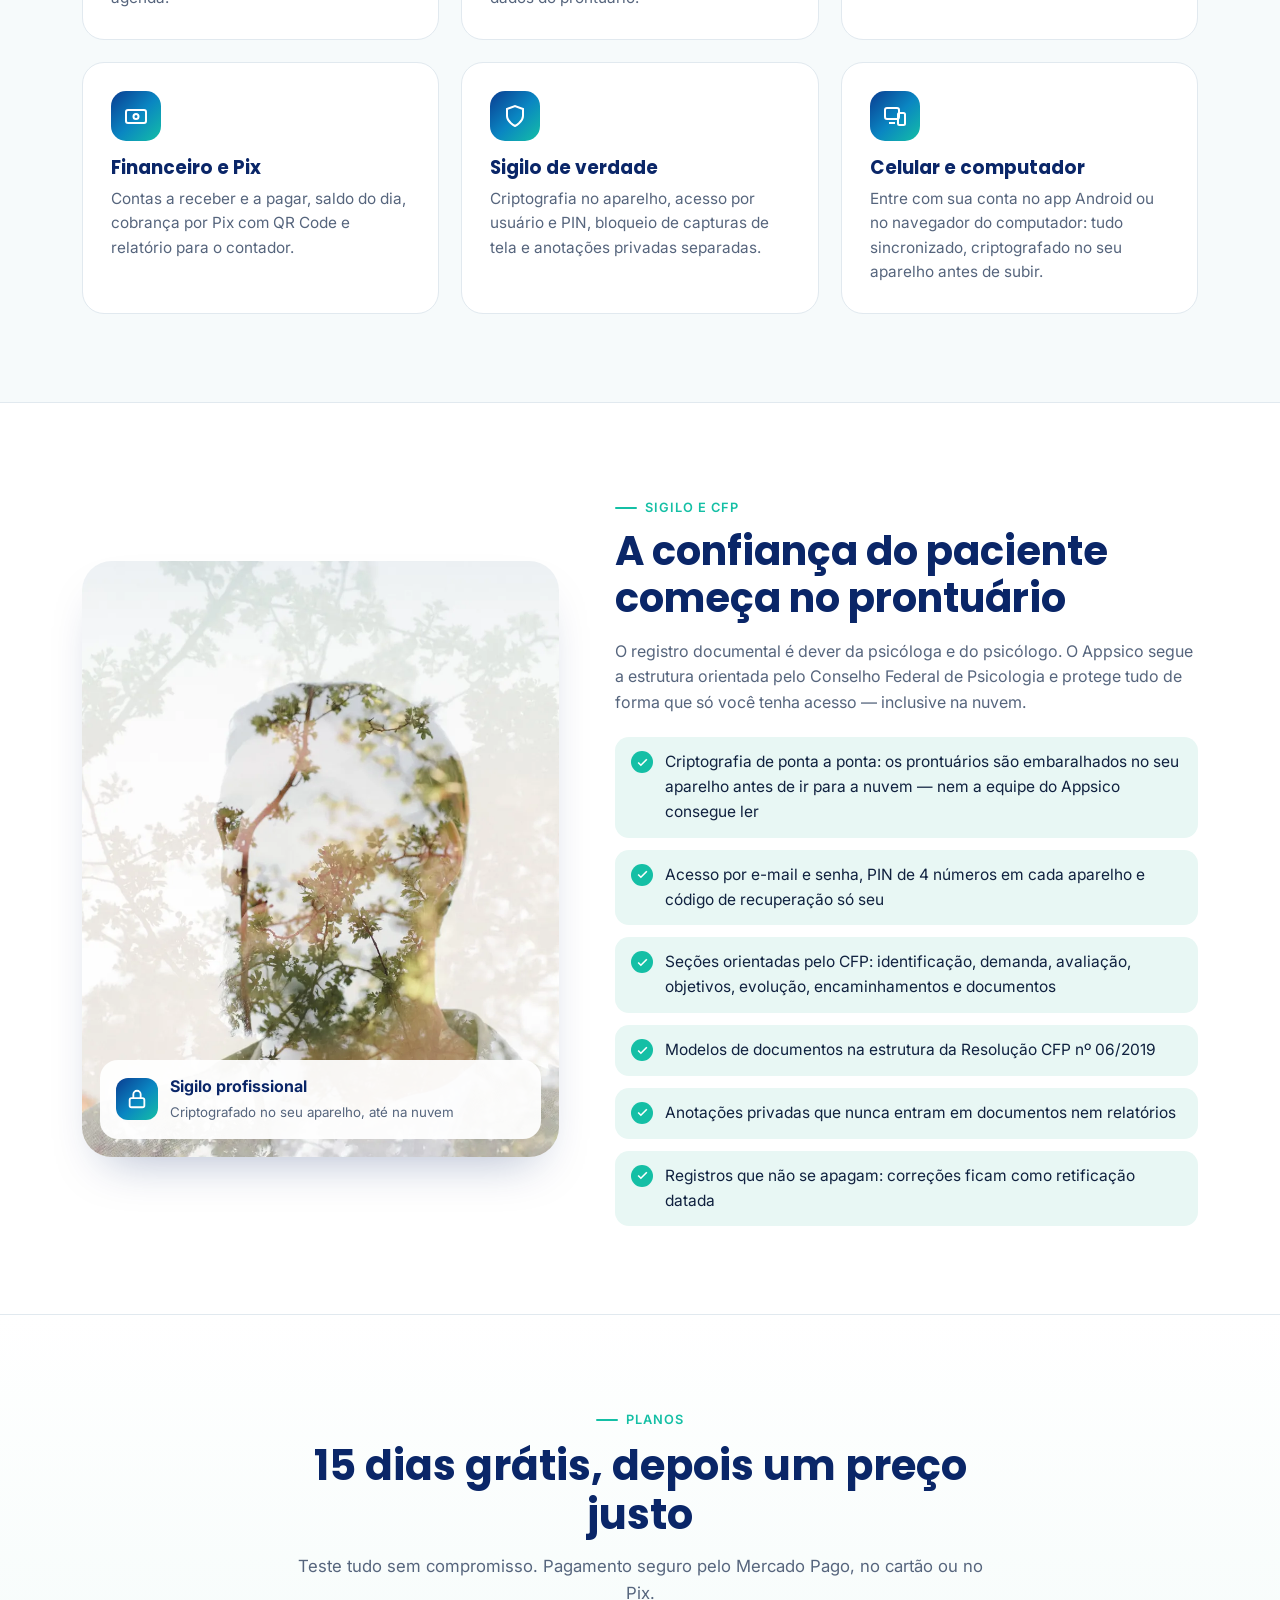
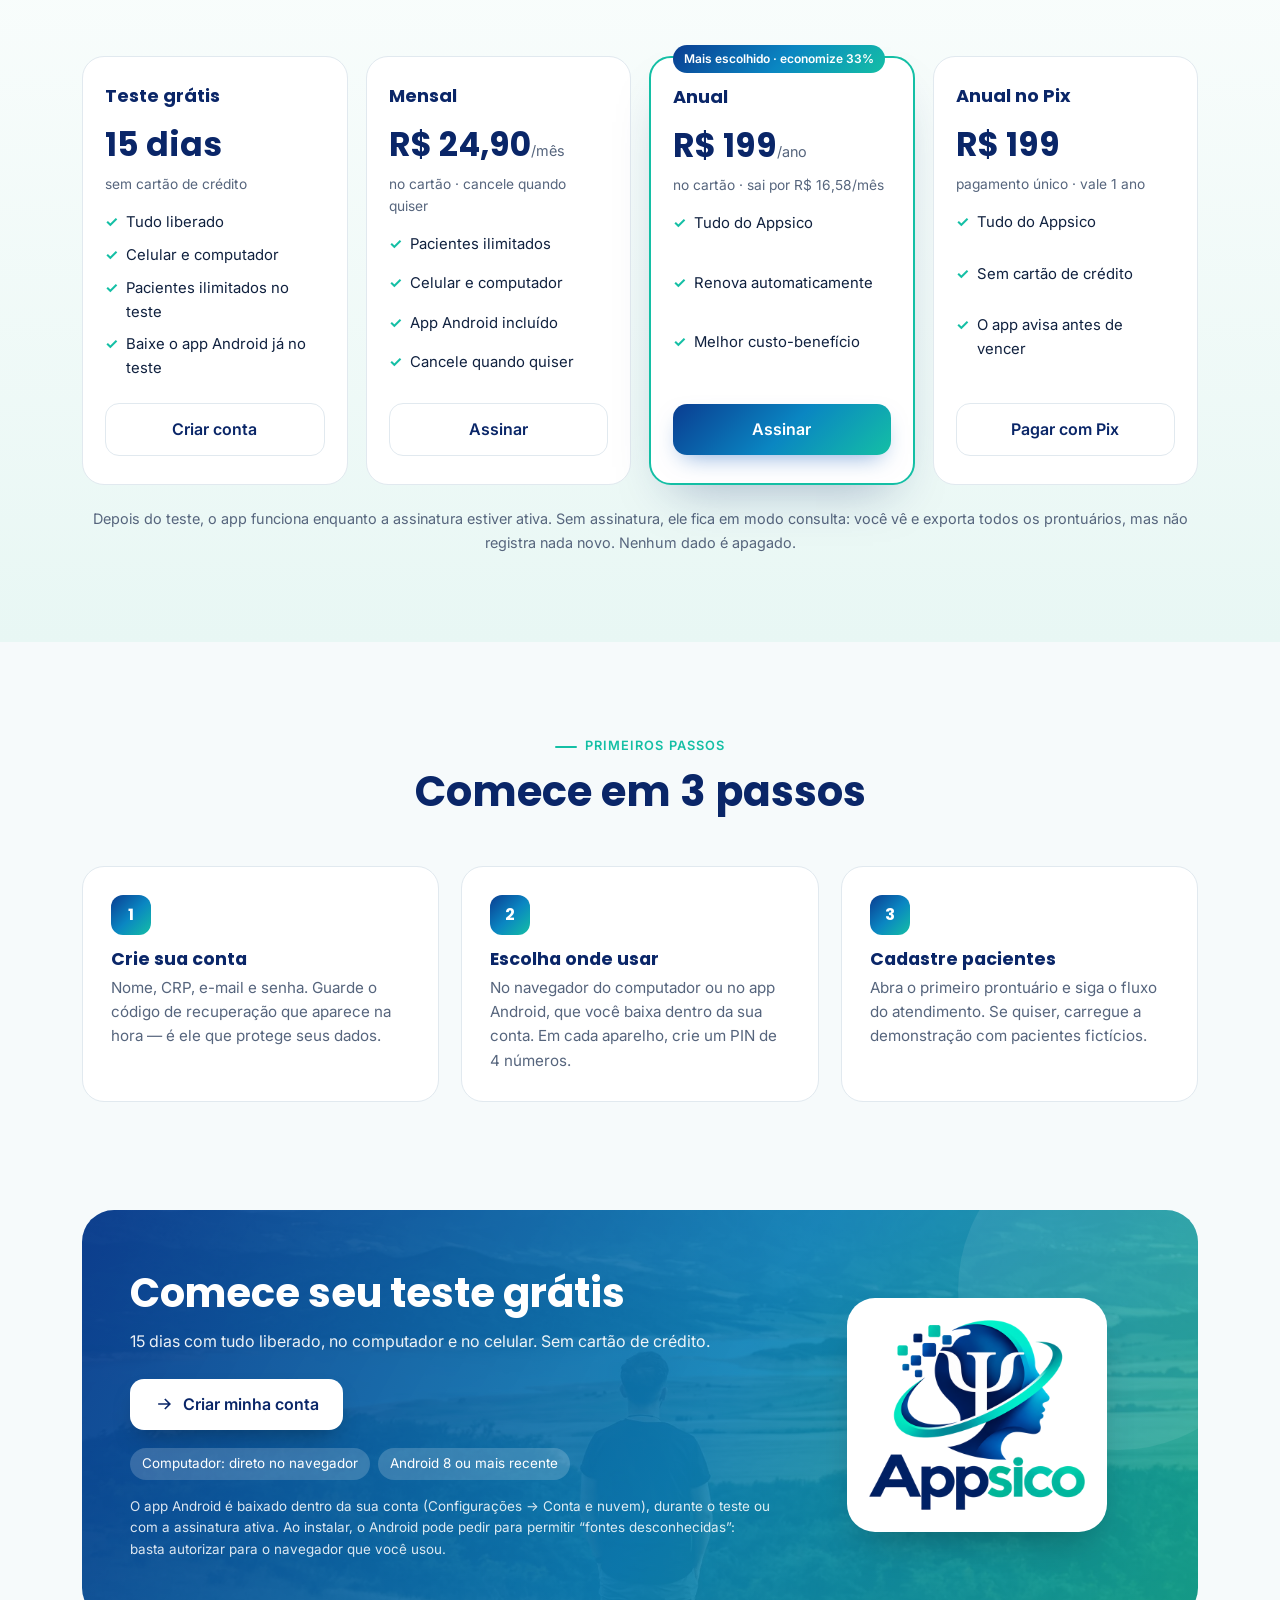
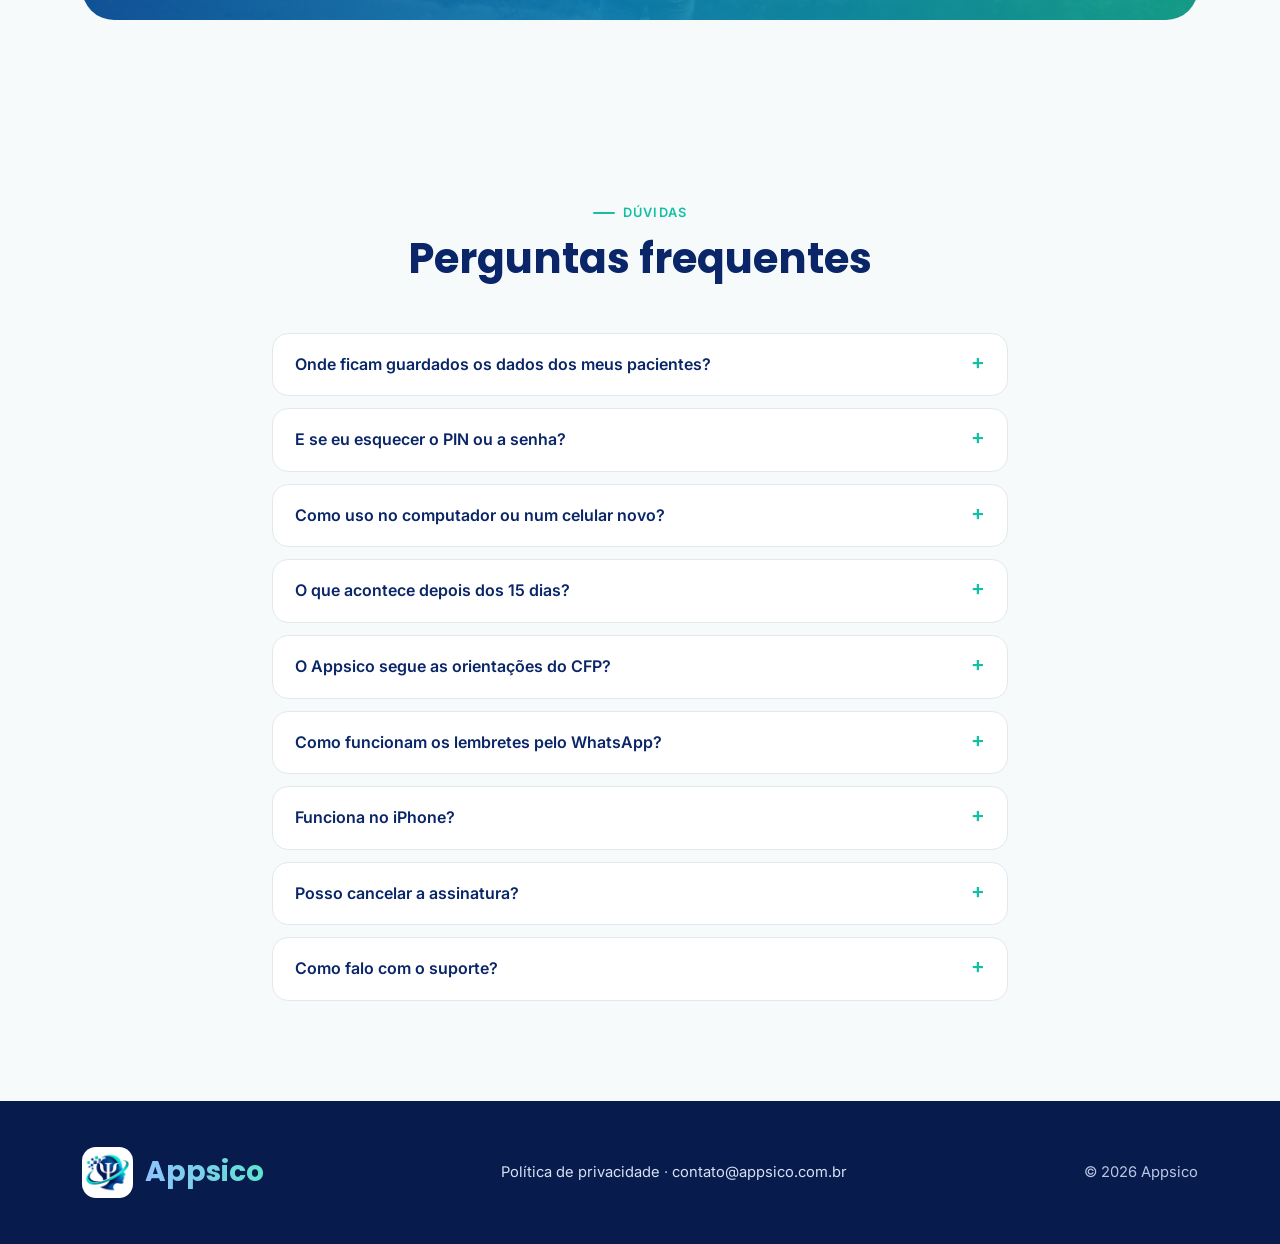
==== commit 41a7ab08: "Novo logo do Appsico no site, no app web e nas telas Co-Authored-By: Claude Opus 5.5 <noreply@anthro" ====
--- a/index.html
+++ b/index.html
@@ -36,7 +36,7 @@
   .nav{display:flex;align-items:center;justify-content:space-between;height:88px}
   .brand{display:flex;align-items:center;gap:12px;font-family:Poppins,sans-serif;font-weight:700;font-size:2.1rem;color:var(--navy)}
   .brand img{width:63px;height:63px}
-  .brand span{background:linear-gradient(90deg,#0a2668 0 34%,#0a9cc4 34% 66%,#14bfa5 66%);-webkit-background-clip:text;background-clip:text;color:transparent}
+  .brand span{background:linear-gradient(90deg,#0b2470 0 43%,#12b89e 43%);-webkit-background-clip:text;background-clip:text;color:transparent}
   .nav ul{display:flex;gap:28px;list-style:none;align-items:center}
   .nav ul a{color:var(--muted);font-weight:500;font-size:.95rem}
   .nav ul a:hover{color:var(--navy)}
@@ -454,7 +454,7 @@
           <div class="dl-meta"><span>Computador: direto no navegador</span><span>Android 8 ou mais recente</span></div>
           <p class="note">O app Android é baixado dentro da sua conta (Configurações → Conta e nuvem), durante o teste ou com a assinatura ativa. Ao instalar, o Android pode pedir para permitir “fontes desconhecidas”: basta autorizar para o navegador que você usou.</p>
         </div>
-        <img class="logo-big" src="assets/logo-completo.png" alt="Logo do Appsico" width="600" height="505">
+        <img class="logo-big" src="assets/logo-completo.png" alt="Logo do Appsico" width="600" height="528">
       </div>
     </div>
   </section>
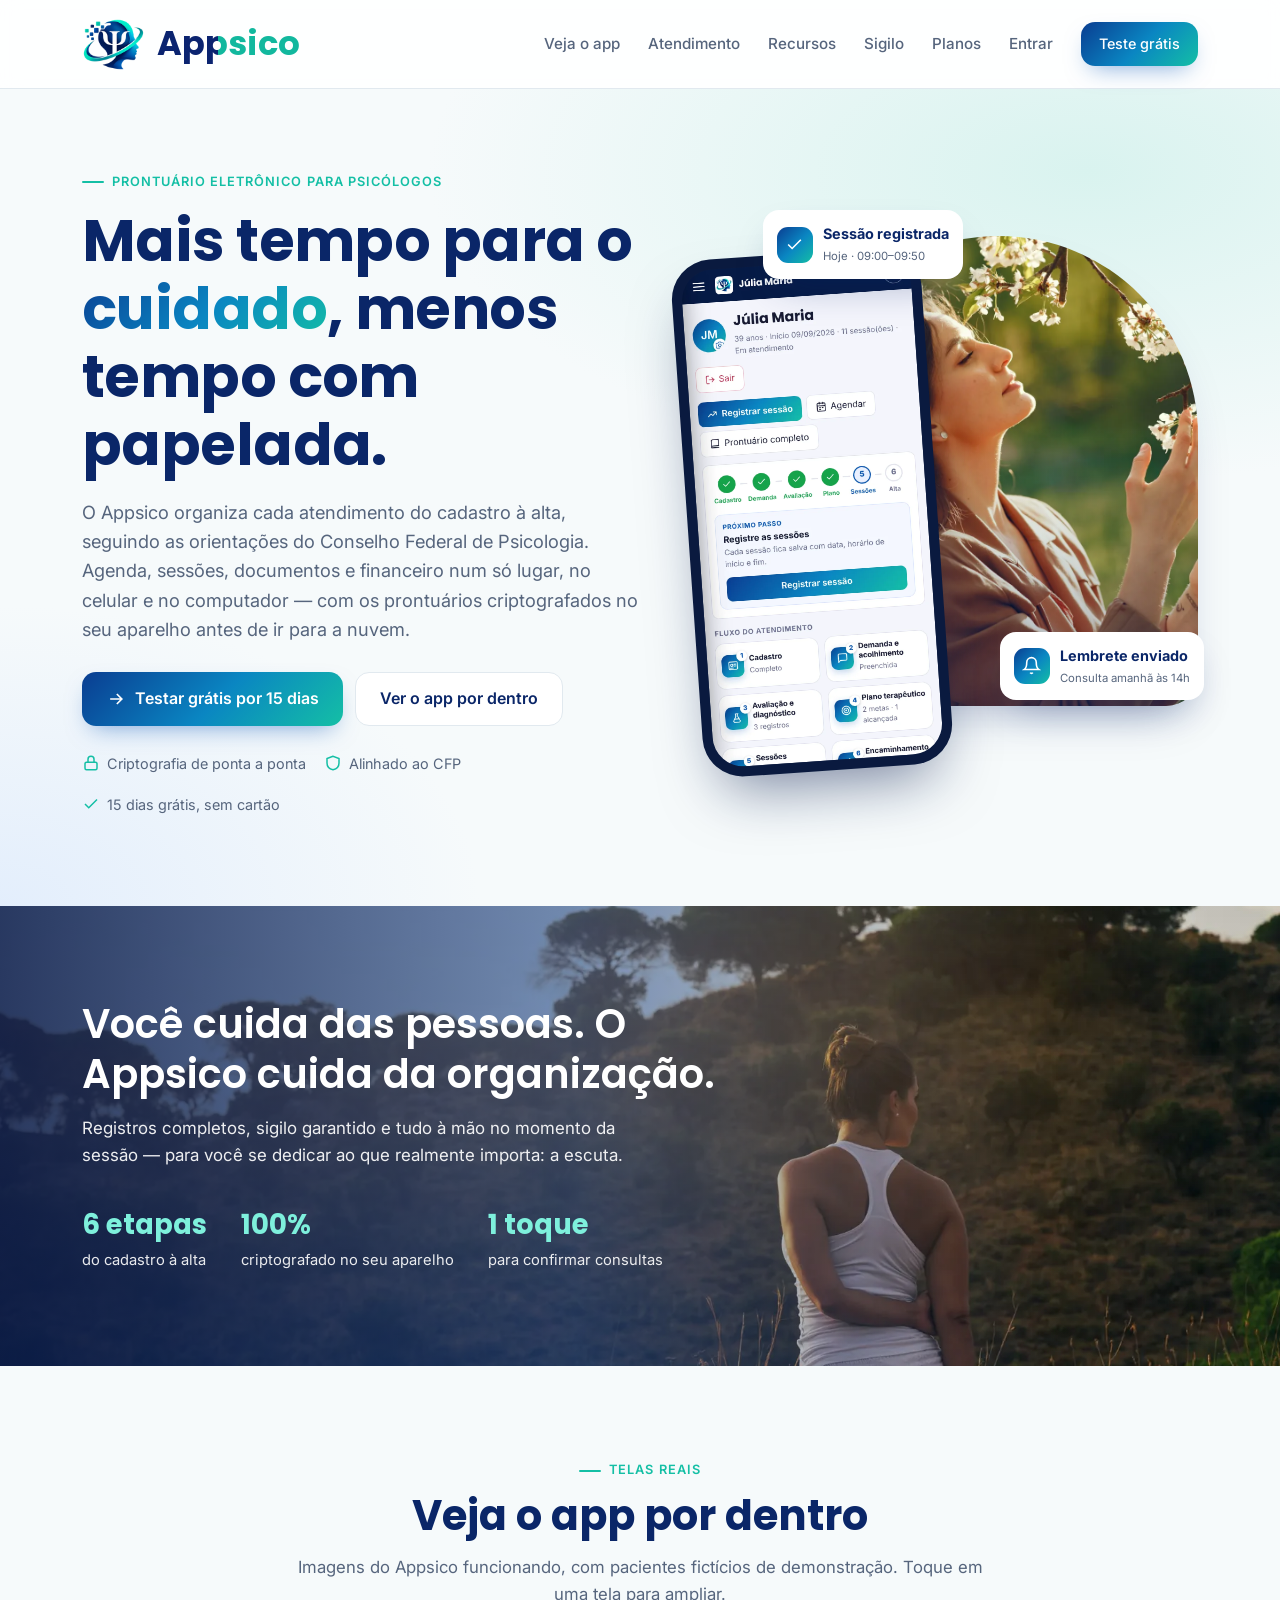
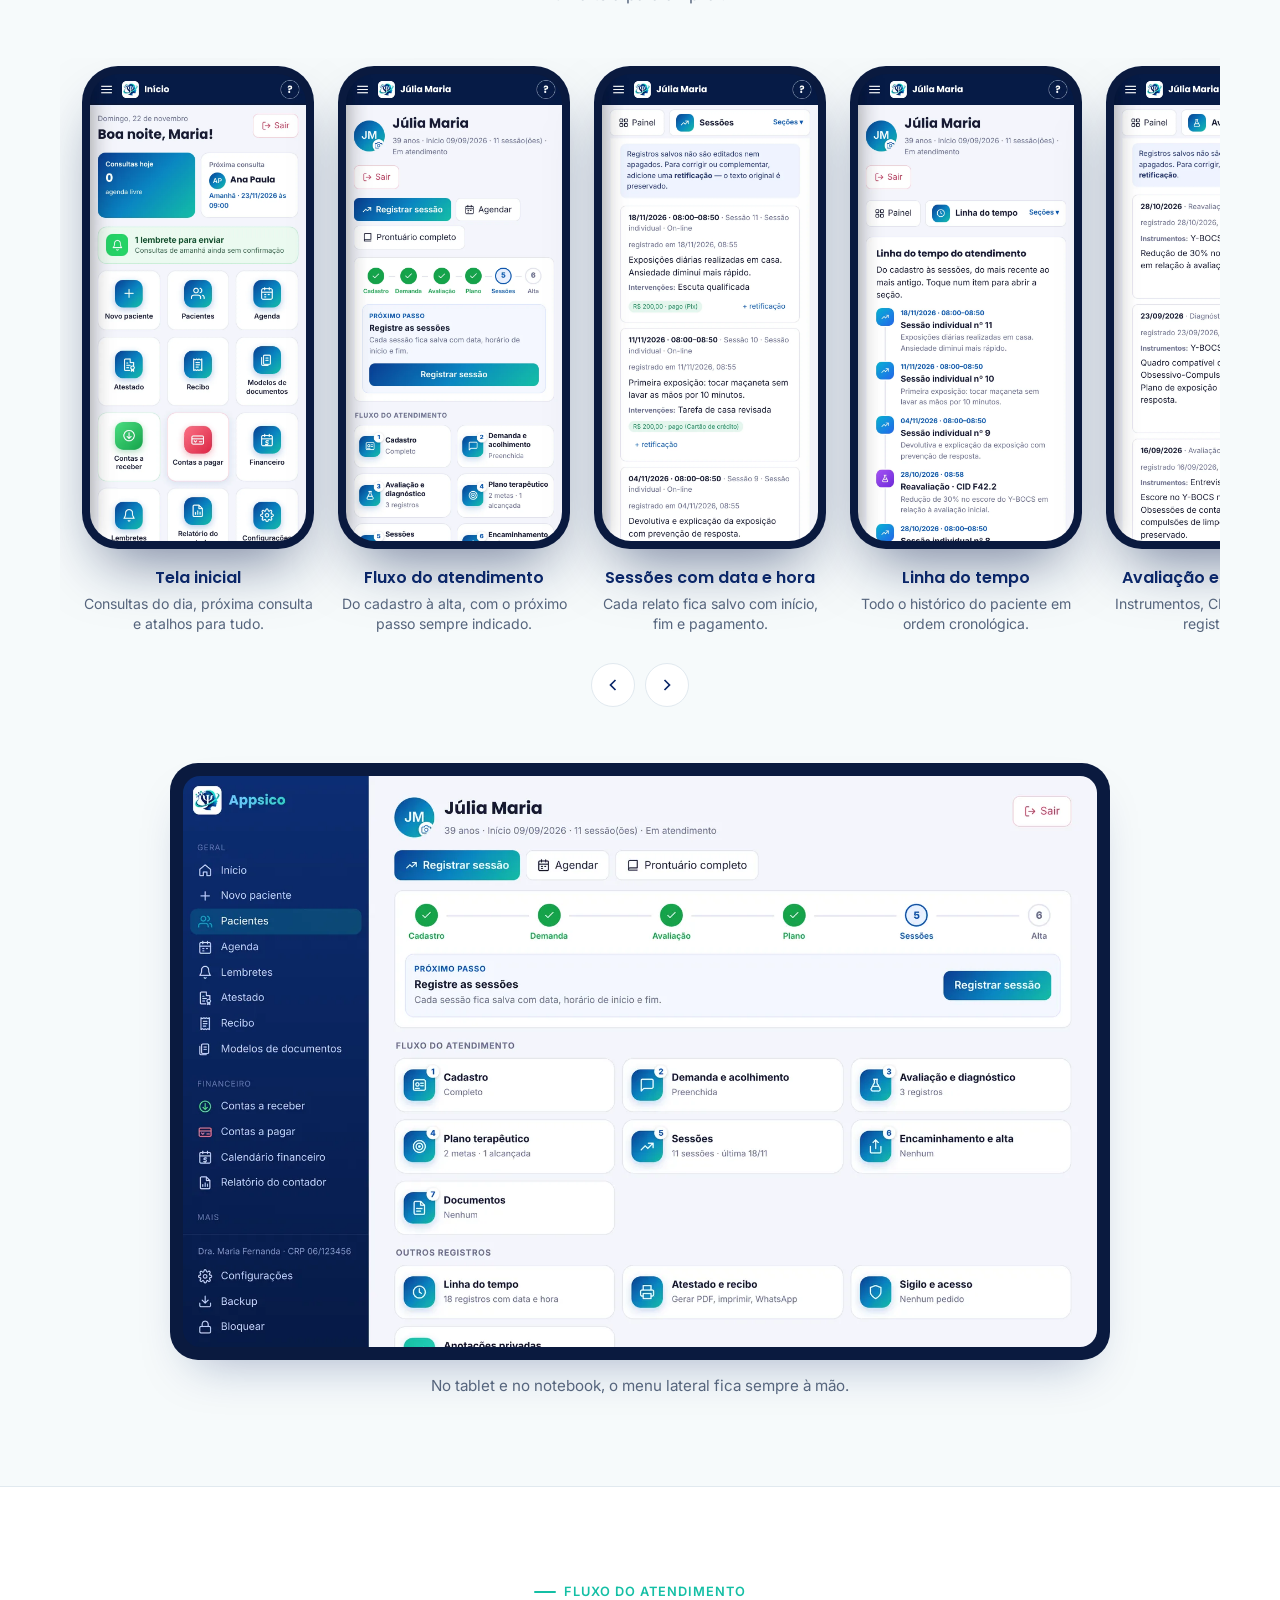
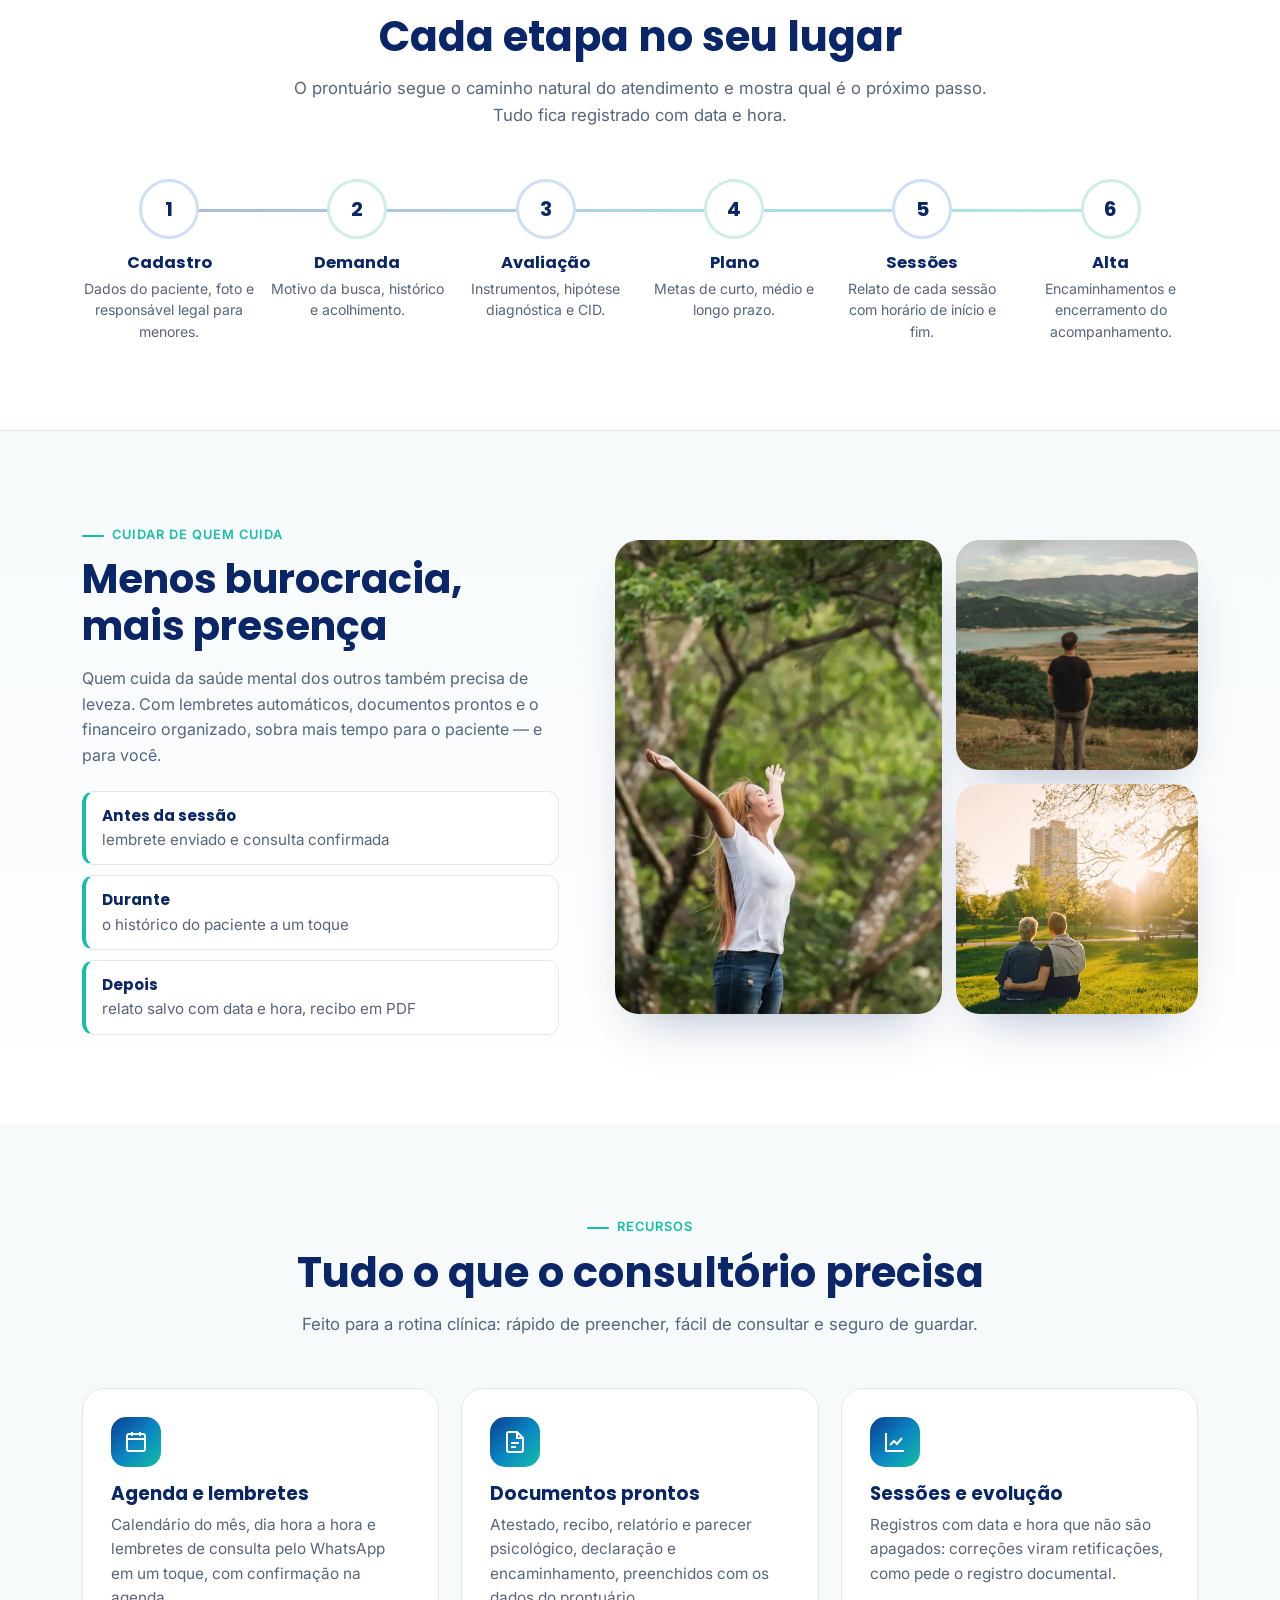
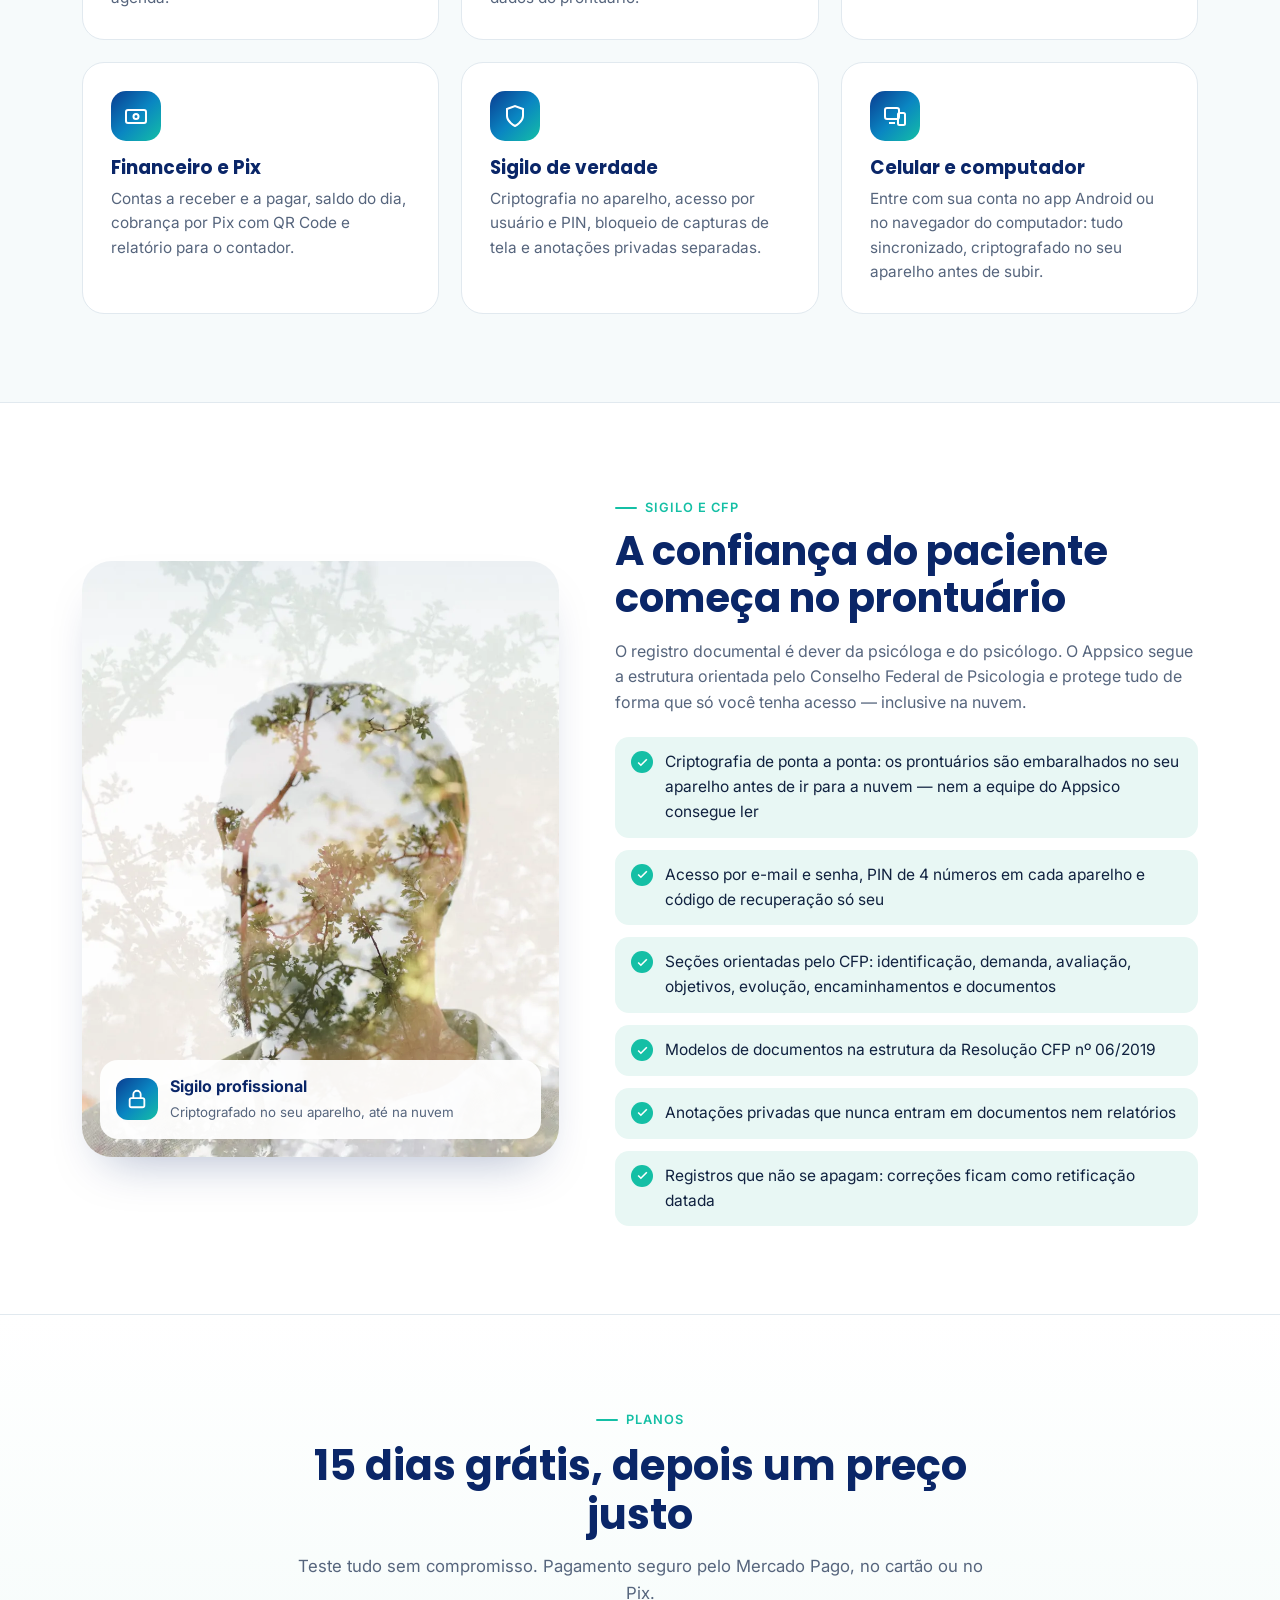
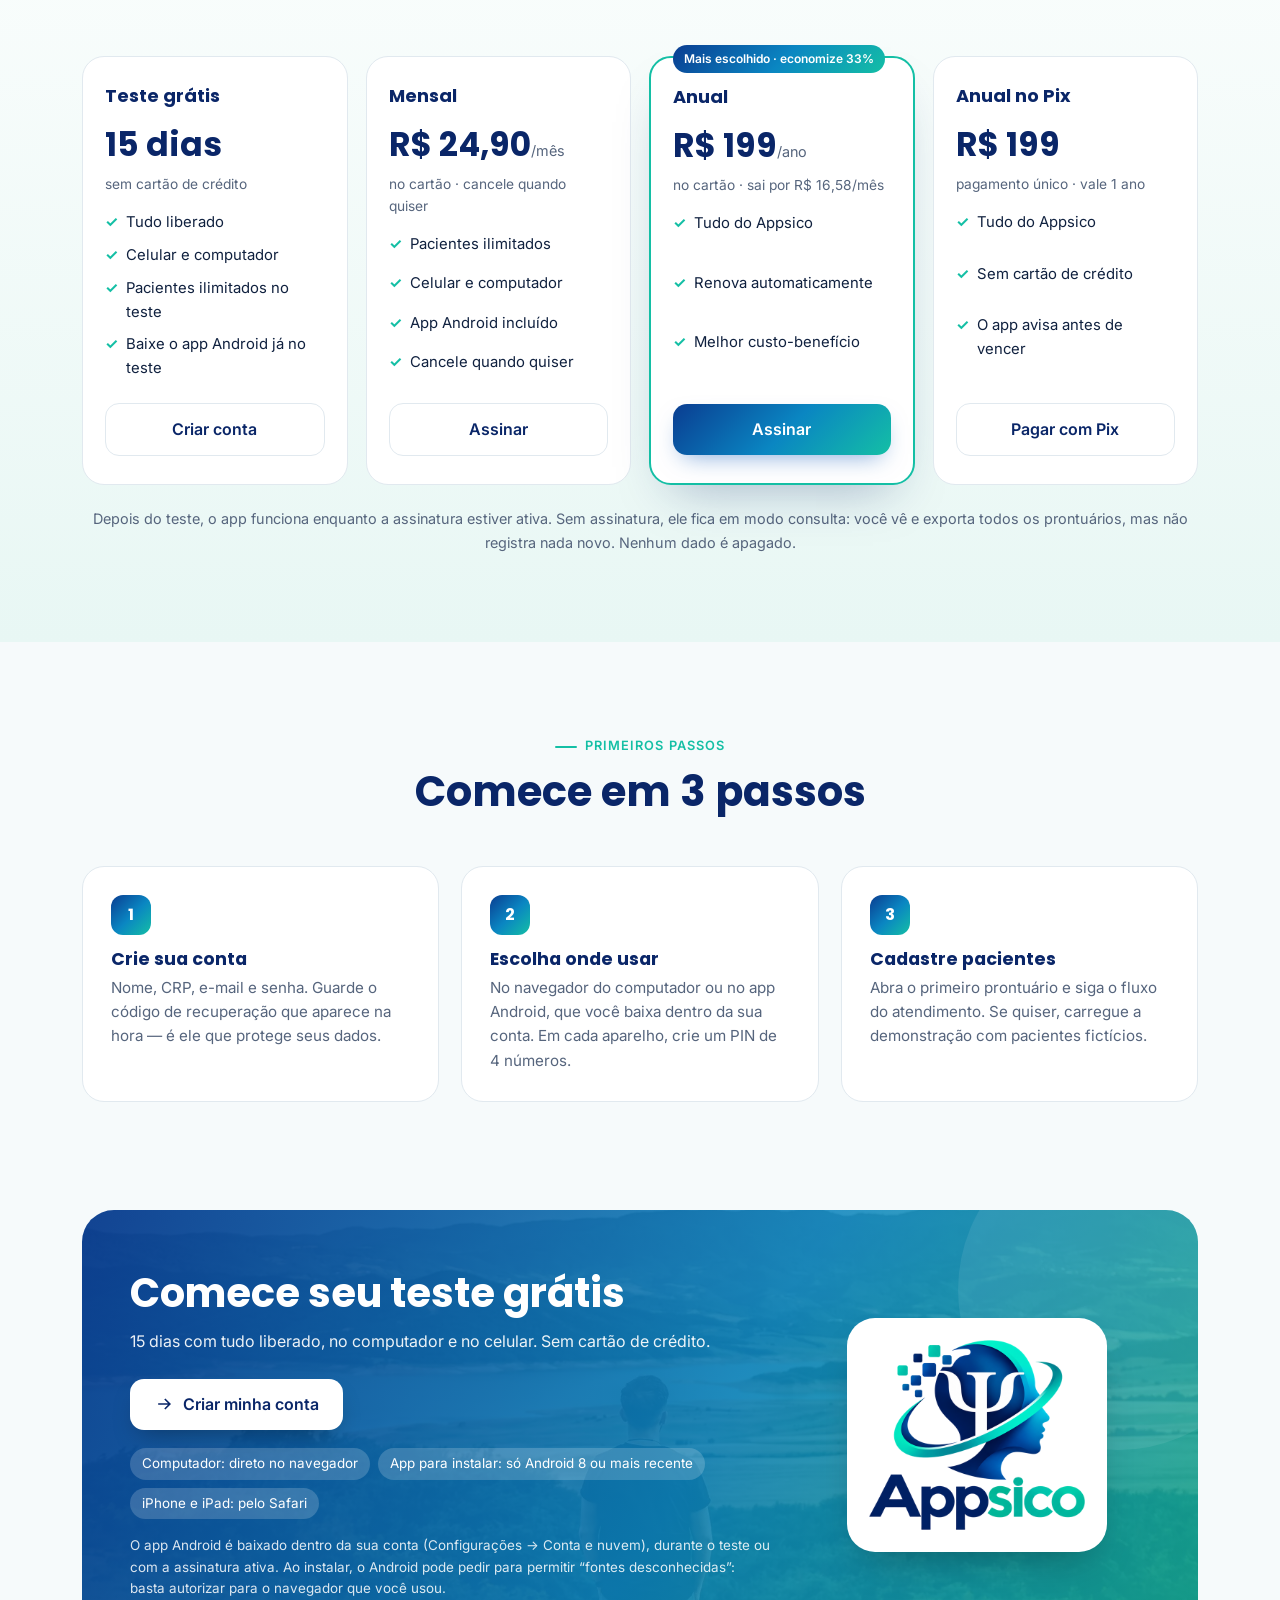
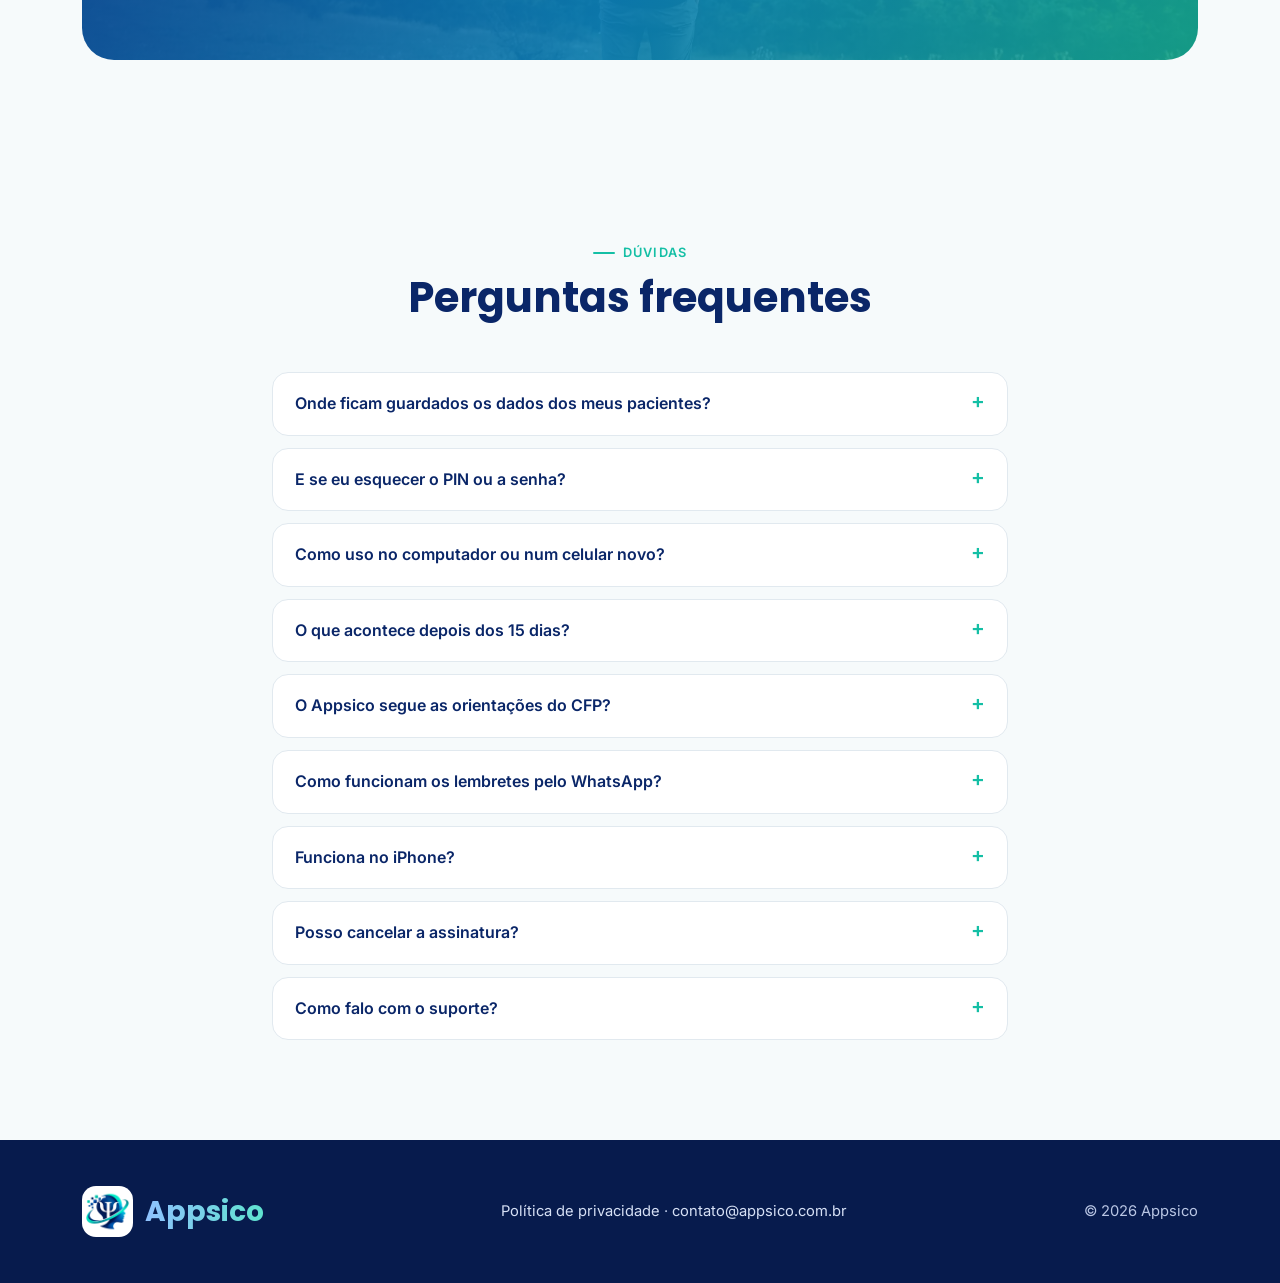
==== commit 5d82fe35: "APK só para Android; iPhone/iPad usa pelo Safari com instruções de Tela de Início Co-Authored-By: Cl" ====
--- a/index.html
+++ b/index.html
@@ -240,8 +240,8 @@
       <li><a href="#recursos">Recursos</a></li>
       <li><a href="#sigilo">Sigilo</a></li>
       <li><a href="#planos">Planos</a></li>
-      <li><a href="app/">Entrar</a></li>
-      <li><a href="app/" class="btn">Teste grátis</a></li>
+      <li><a href="app/?entrar=1">Entrar</a></li>
+      <li><a href="app/?criar=1" class="btn">Teste grátis</a></li>
     </ul>
   </div>
 </header>
@@ -254,7 +254,7 @@
         <h1>Mais tempo para o <span class="grad-text">cuidado</span>, menos tempo com papelada.</h1>
         <p class="lead">O Appsico organiza cada atendimento do cadastro à alta, seguindo as orientações do Conselho Federal de Psicologia. Agenda, sessões, documentos e financeiro num só lugar, no celular e no computador — com os prontuários criptografados no seu aparelho antes de ir para a nuvem.</p>
         <div class="cta">
-          <a href="app/" class="btn"><svg viewBox="0 0 24 24" fill="none" stroke="currentColor" stroke-width="2"><path d="M5 12h14m-6-6 6 6-6 6"/></svg>Testar grátis por 15 dias</a>
+          <a href="app/?criar=1" class="btn"><svg viewBox="0 0 24 24" fill="none" stroke="currentColor" stroke-width="2"><path d="M5 12h14m-6-6 6 6-6 6"/></svg>Testar grátis por 15 dias</a>
           <a href="#telas" class="btn ghost">Ver o app por dentro</a>
         </div>
         <div class="trust">
@@ -404,14 +404,14 @@
           <div class="price">15 dias</div>
           <div class="sub">sem cartão de crédito</div>
           <ul><li>Tudo liberado</li><li>Celular e computador</li><li>Pacientes ilimitados no teste</li><li>Baixe o app Android já no teste</li></ul>
-          <a href="app/" class="btn ghost">Criar conta</a>
+          <a href="app/?criar=1" class="btn ghost">Criar conta</a>
         </div>
         <div class="plan reveal">
           <h3>Mensal</h3>
           <div class="price">R$ 24,90<small>/mês</small></div>
           <div class="sub">no cartão · cancele quando quiser</div>
           <ul><li>Pacientes ilimitados</li><li>Celular e computador</li><li>App Android incluído</li><li>Cancele quando quiser</li></ul>
-          <a href="app/" class="btn ghost">Assinar</a>
+          <a href="app/?entrar=1" class="btn ghost">Assinar</a>
         </div>
         <div class="plan hl reveal">
           <span class="tagp">Mais escolhido · economize 33%</span>
@@ -419,14 +419,14 @@
           <div class="price">R$ 199<small>/ano</small></div>
           <div class="sub">no cartão · sai por R$ 16,58/mês</div>
           <ul><li>Tudo do Appsico</li><li>Renova automaticamente</li><li>Melhor custo-benefício</li></ul>
-          <a href="app/" class="btn">Assinar</a>
+          <a href="app/?entrar=1" class="btn">Assinar</a>
         </div>
         <div class="plan reveal">
           <h3>Anual no Pix</h3>
           <div class="price">R$ 199</div>
           <div class="sub">pagamento único · vale 1 ano</div>
           <ul><li>Tudo do Appsico</li><li>Sem cartão de crédito</li><li>O app avisa antes de vencer</li></ul>
-          <a href="app/" class="btn ghost">Pagar com Pix</a>
+          <a href="app/?entrar=1" class="btn ghost">Pagar com Pix</a>
         </div>
       </div>
       <p class="plans-note">Depois do teste, o app funciona enquanto a assinatura estiver ativa. Sem assinatura, ele fica em modo consulta: você vê e exporta todos os prontuários, mas não registra nada novo. Nenhum dado é apagado.</p>
@@ -450,8 +450,8 @@
         <div style="position:relative;z-index:1">
           <h2>Comece seu teste grátis</h2>
           <p>15 dias com tudo liberado, no computador e no celular. Sem cartão de crédito.</p>
-          <a href="app/" class="btn"><svg viewBox="0 0 24 24" fill="none" stroke="currentColor" stroke-width="2"><path d="M5 12h14m-6-6 6 6-6 6"/></svg>Criar minha conta</a>
-          <div class="dl-meta"><span>Computador: direto no navegador</span><span>Android 8 ou mais recente</span></div>
+          <a href="app/?criar=1" class="btn"><svg viewBox="0 0 24 24" fill="none" stroke="currentColor" stroke-width="2"><path d="M5 12h14m-6-6 6 6-6 6"/></svg>Criar minha conta</a>
+          <div class="dl-meta"><span>Computador: direto no navegador</span><span>App para instalar: só Android 8 ou mais recente</span><span>iPhone e iPad: pelo Safari</span></div>
           <p class="note">O app Android é baixado dentro da sua conta (Configurações → Conta e nuvem), durante o teste ou com a assinatura ativa. Ao instalar, o Android pode pedir para permitir “fontes desconhecidas”: basta autorizar para o navegador que você usou.</p>
         </div>
         <img class="logo-big" src="assets/logo-completo.png" alt="Logo do Appsico" width="600" height="528">
@@ -468,7 +468,7 @@
       <details><summary>O que acontece depois dos 15 dias?</summary><p>Se não assinar, o Appsico entra em modo consulta: você continua vendo e exportando em PDF todos os prontuários (como o CFP exige que você possa fazer), mas não registra sessões, pacientes, agenda ou financeiro. Assinou, volta tudo na hora, com todos os dados. O app confere a assinatura pela internet pelo menos a cada 7 dias.</p></details>
       <details><summary>O Appsico segue as orientações do CFP?</summary><p>O prontuário é organizado nas seções de registro documental orientadas pelo Conselho Federal de Psicologia, e os modelos de documentos seguem a estrutura da Resolução CFP nº 06/2019. O conteúdo e a guarda dos registros continuam sendo responsabilidade do profissional.</p></details>
       <details><summary>Como funcionam os lembretes pelo WhatsApp?</summary><p>Na tela Lembretes, toque em Enviar: o WhatsApp abre com a mensagem pronta para o paciente (ou para o responsável, no caso de menores). Quando ele responder, marque como confirmado.</p></details>
-      <details><summary>Funciona no iPhone?</summary><p>Por enquanto o Appsico está disponível apenas para Android (celular e tablet).</p></details>
+      <details><summary>Funciona no iPhone?</summary><p>Sim, pelo navegador. O app para instalar (APK) é exclusivo para Android, mas no iPhone e no iPad você usa o Appsico pelo Safari, com os mesmos prontuários sincronizados e criptografados. Para deixar o ícone na tela: abra www.appsico.com.br/app no Safari, toque em Compartilhar e escolha “Adicionar à Tela de Início”.</p></details>
       <details><summary>Posso cancelar a assinatura?</summary><p>Sim. Os planos mensal e anual são cobrados pelo Mercado Pago e podem ser cancelados a qualquer momento na sua conta do Mercado Pago. O Anual no Pix é um pagamento único que vale 12 meses e não renova sozinho.</p></details>
       <details><summary>Como falo com o suporte?</summary><p>Escreva para <a href="mailto:contato@appsico.com.br">contato@appsico.com.br</a>. Nunca envie dados de pacientes ao suporte.</p></details>
     </div>
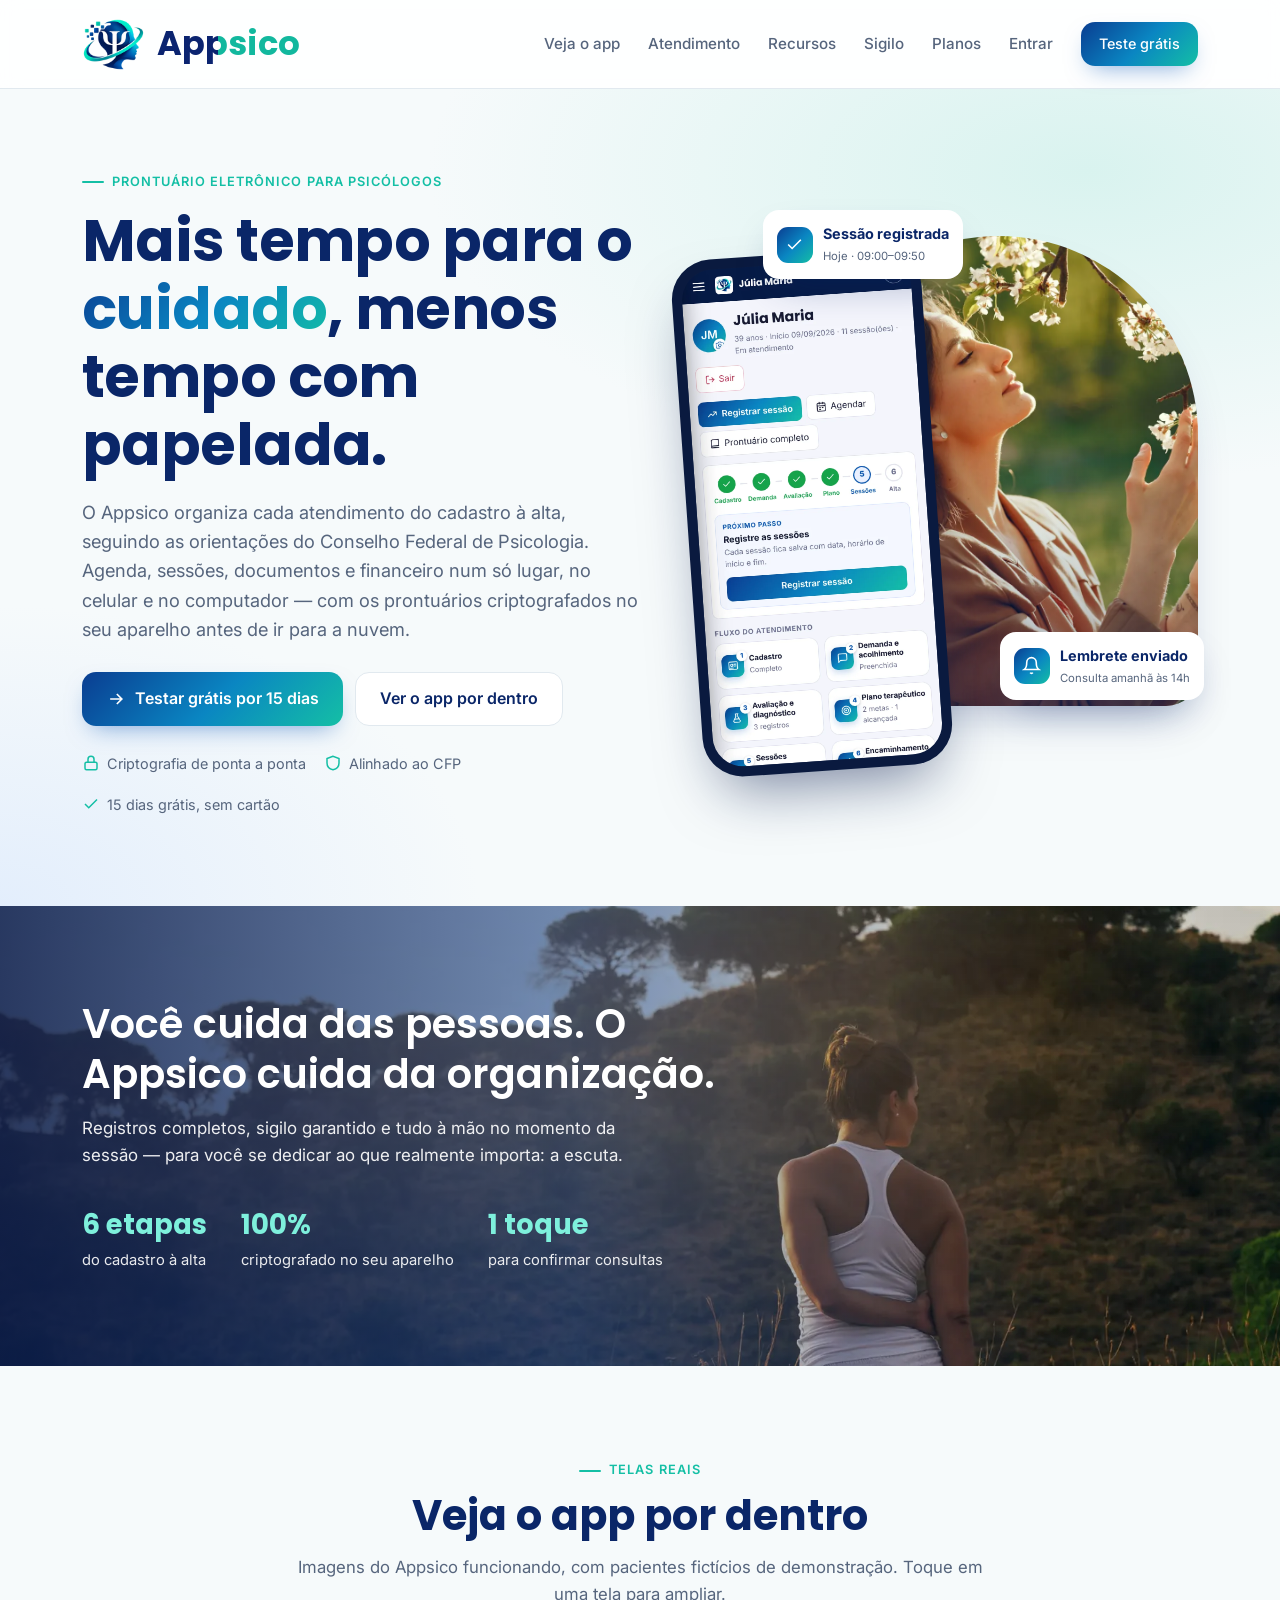
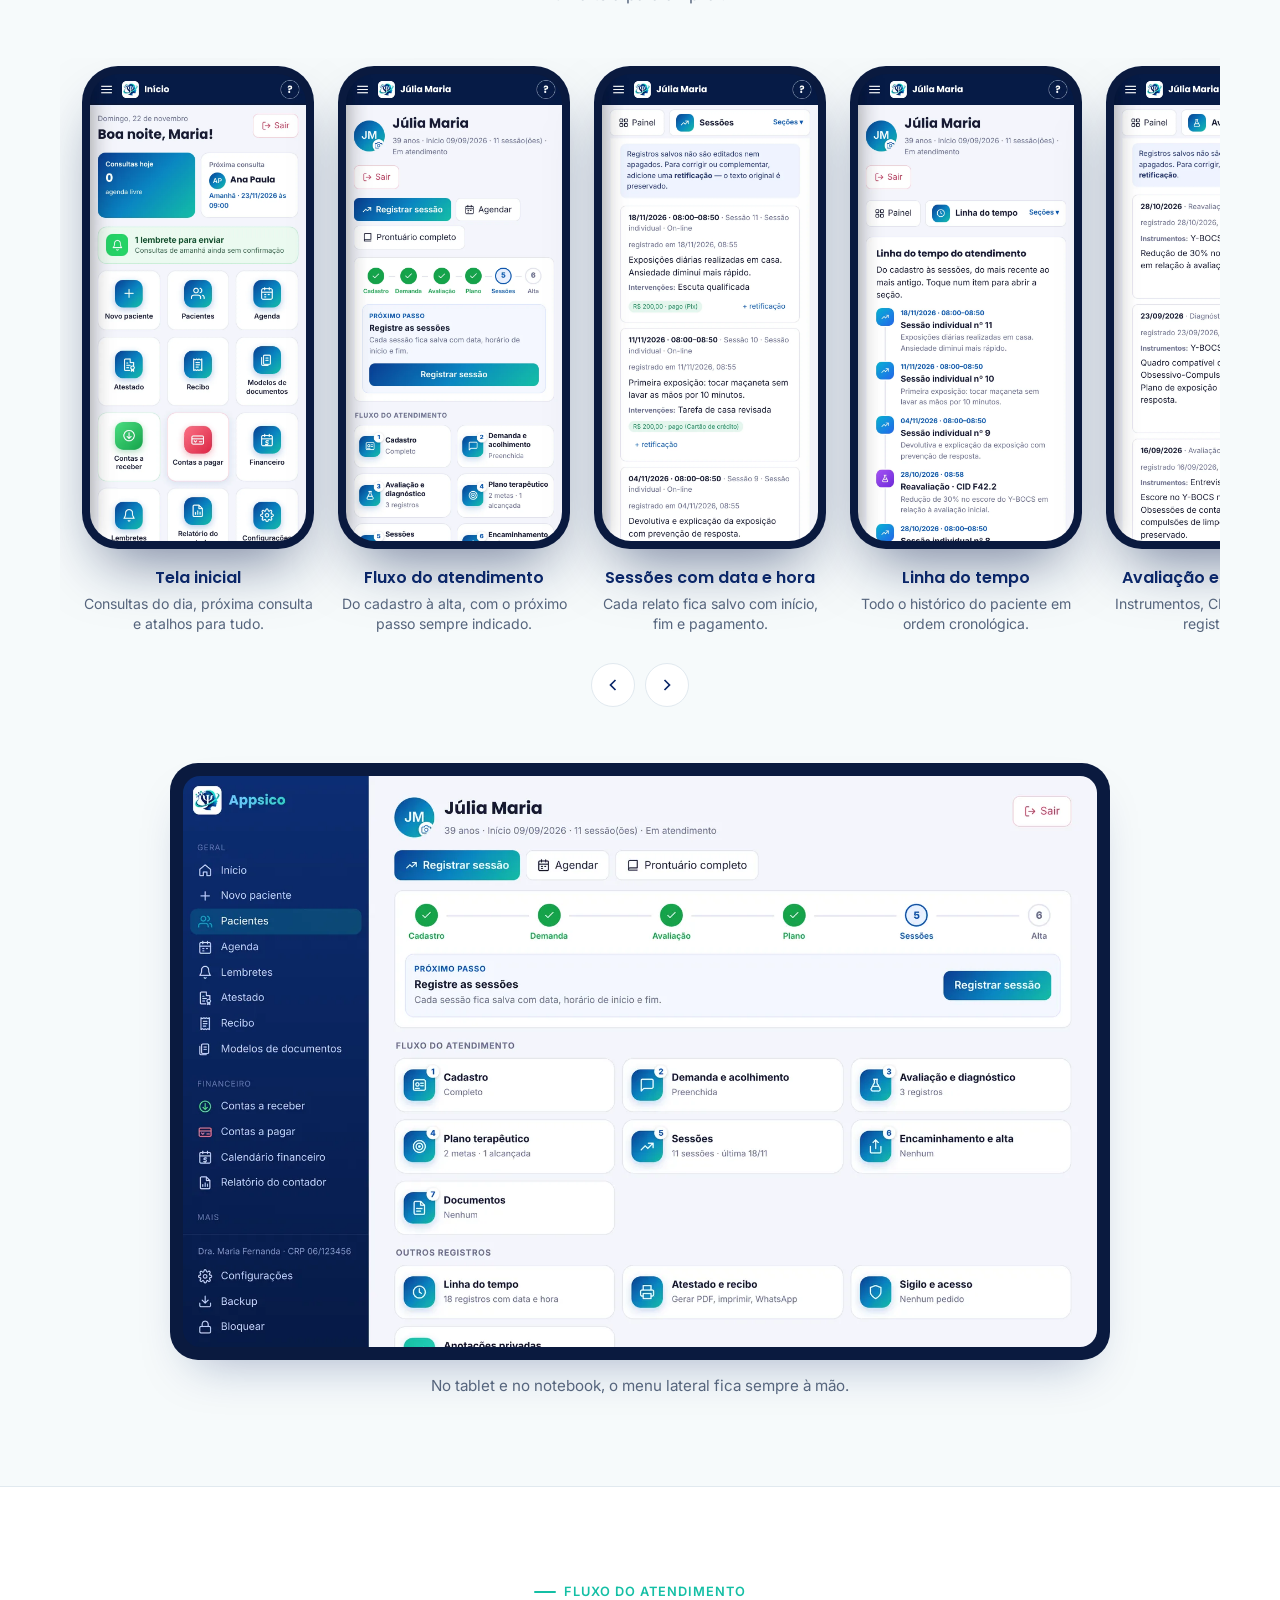
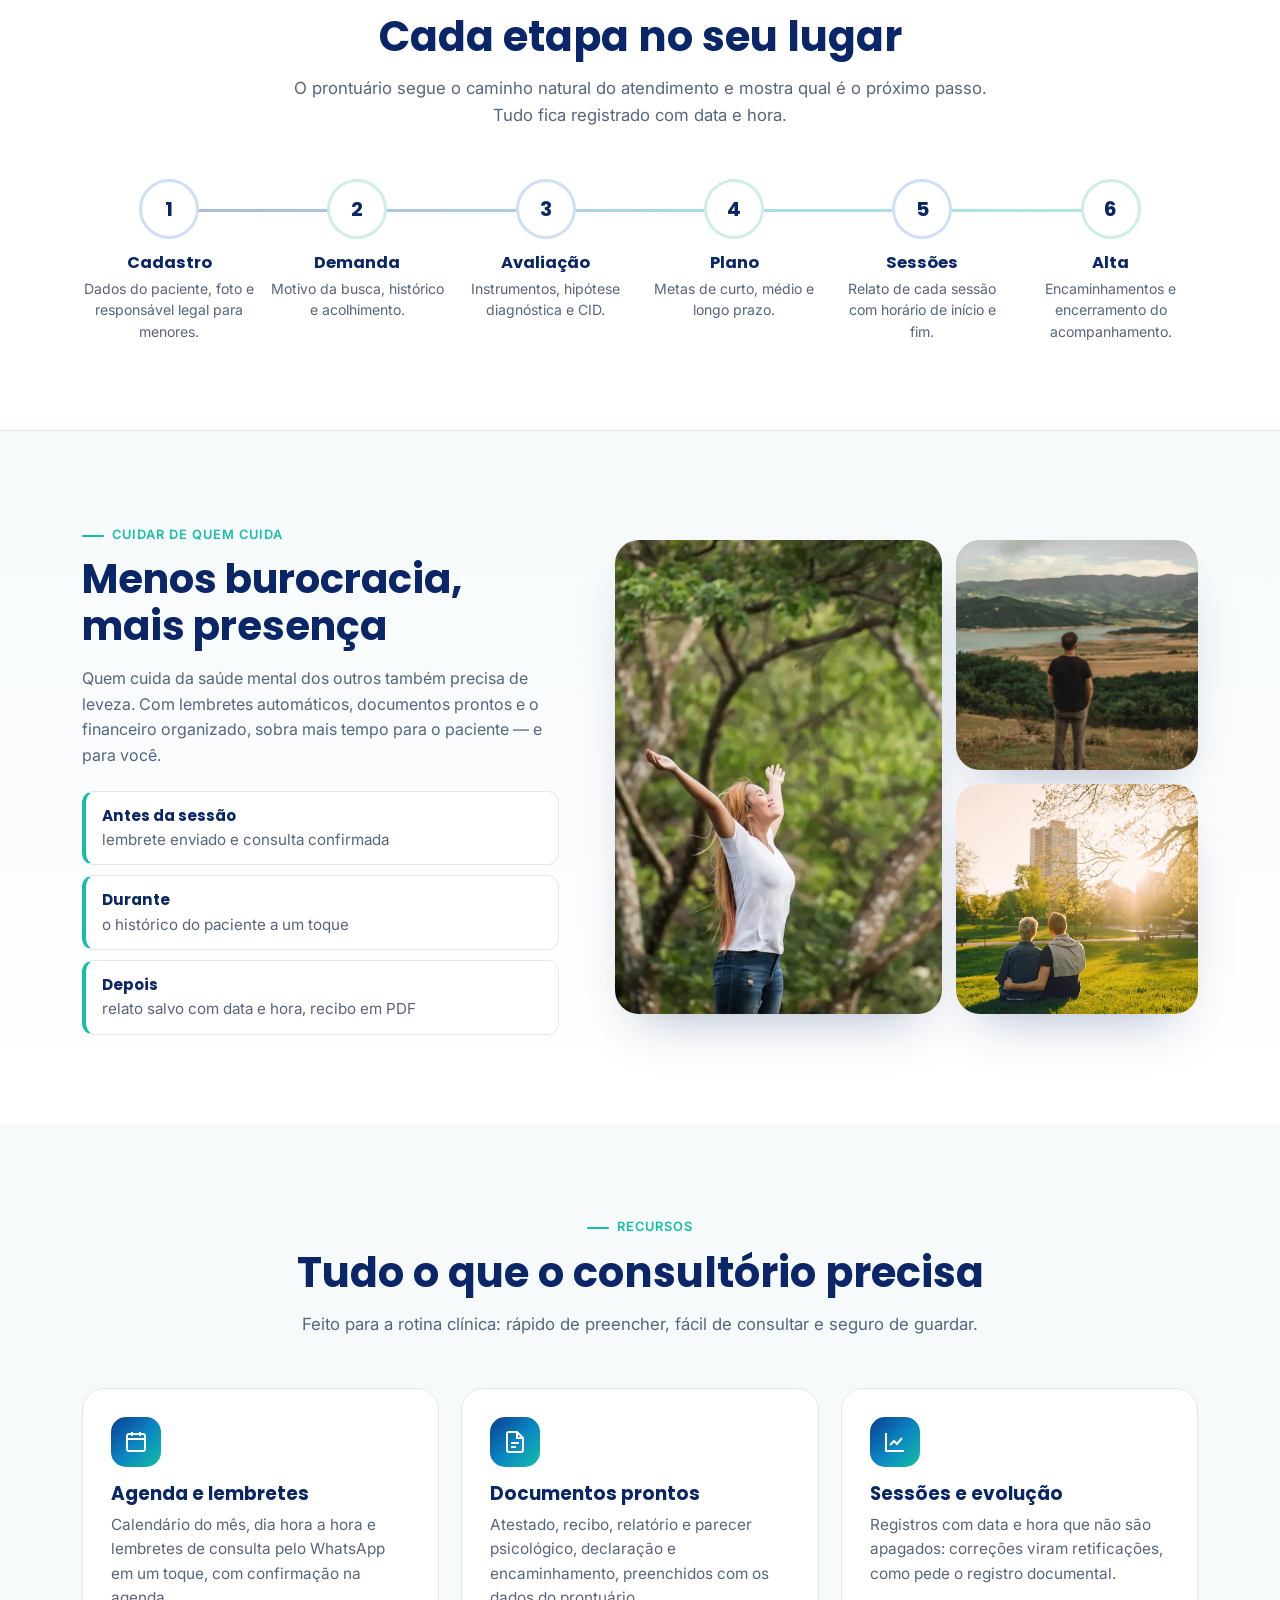
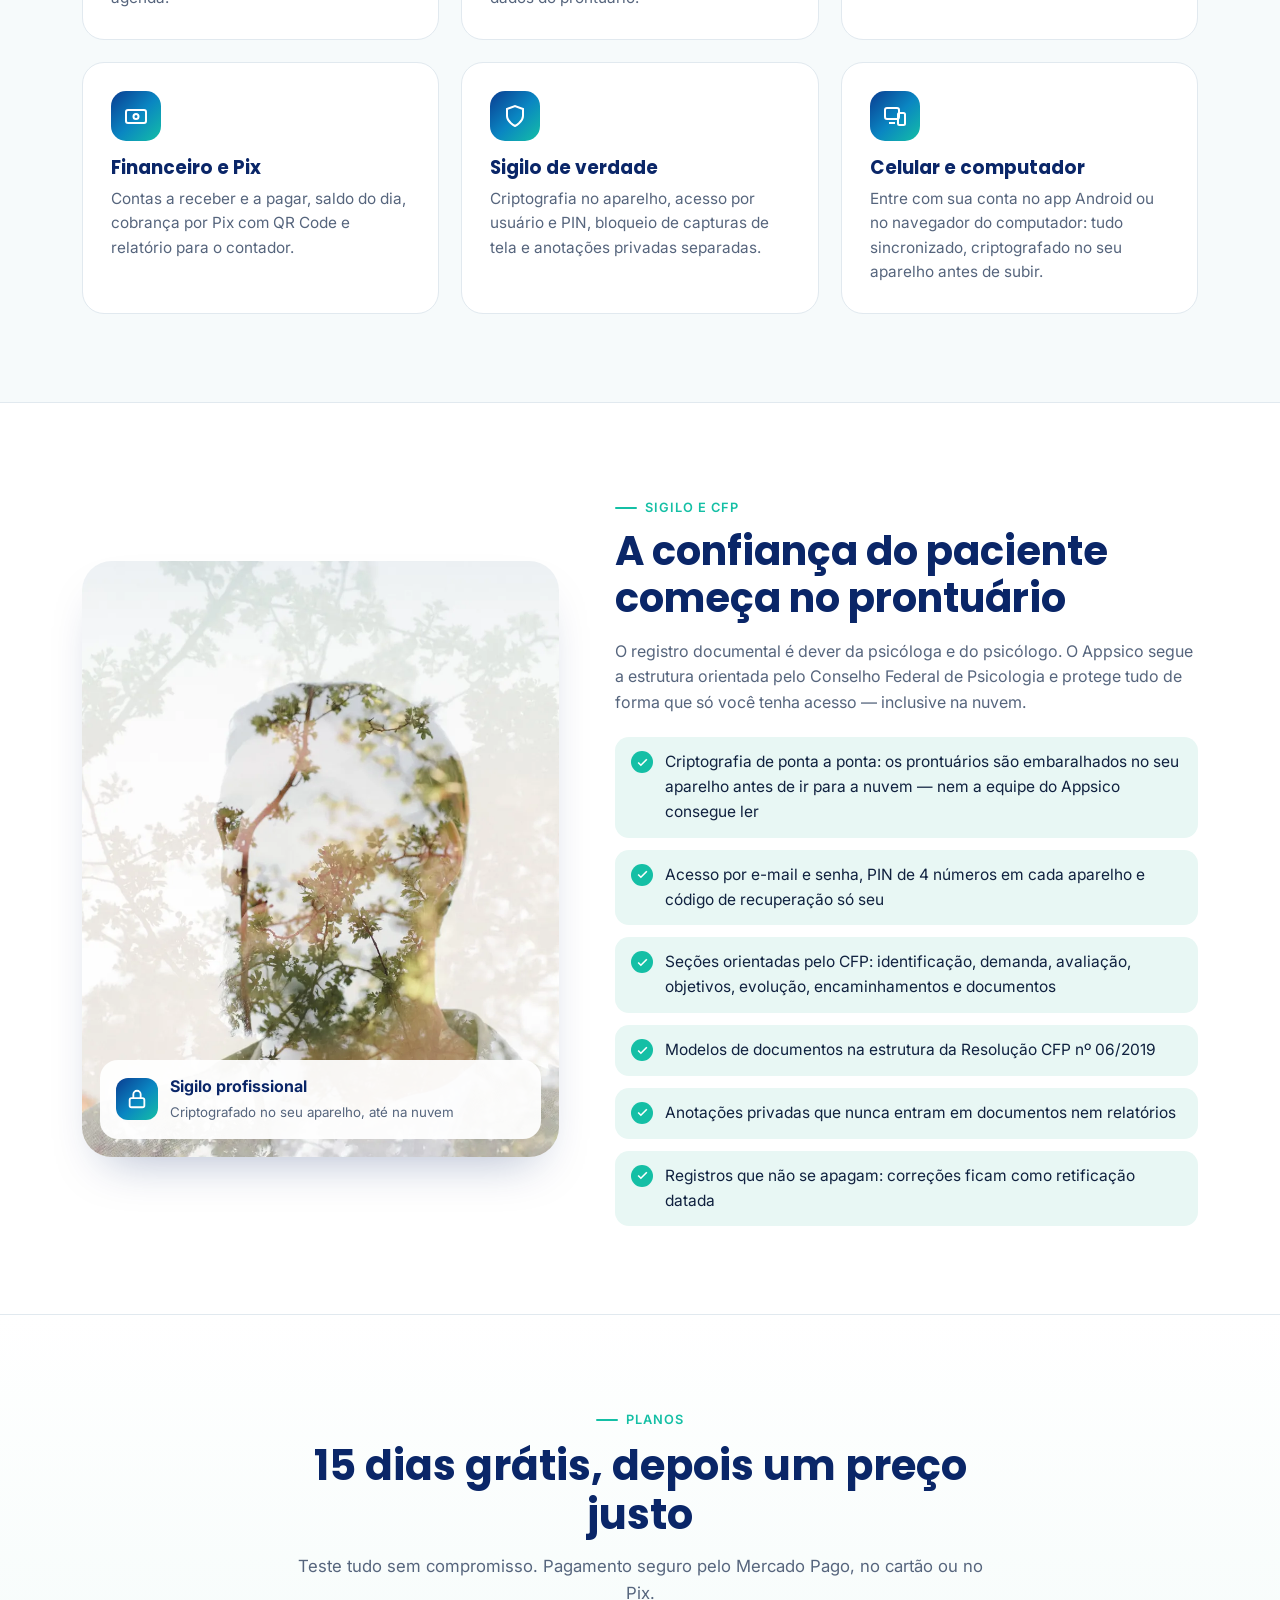
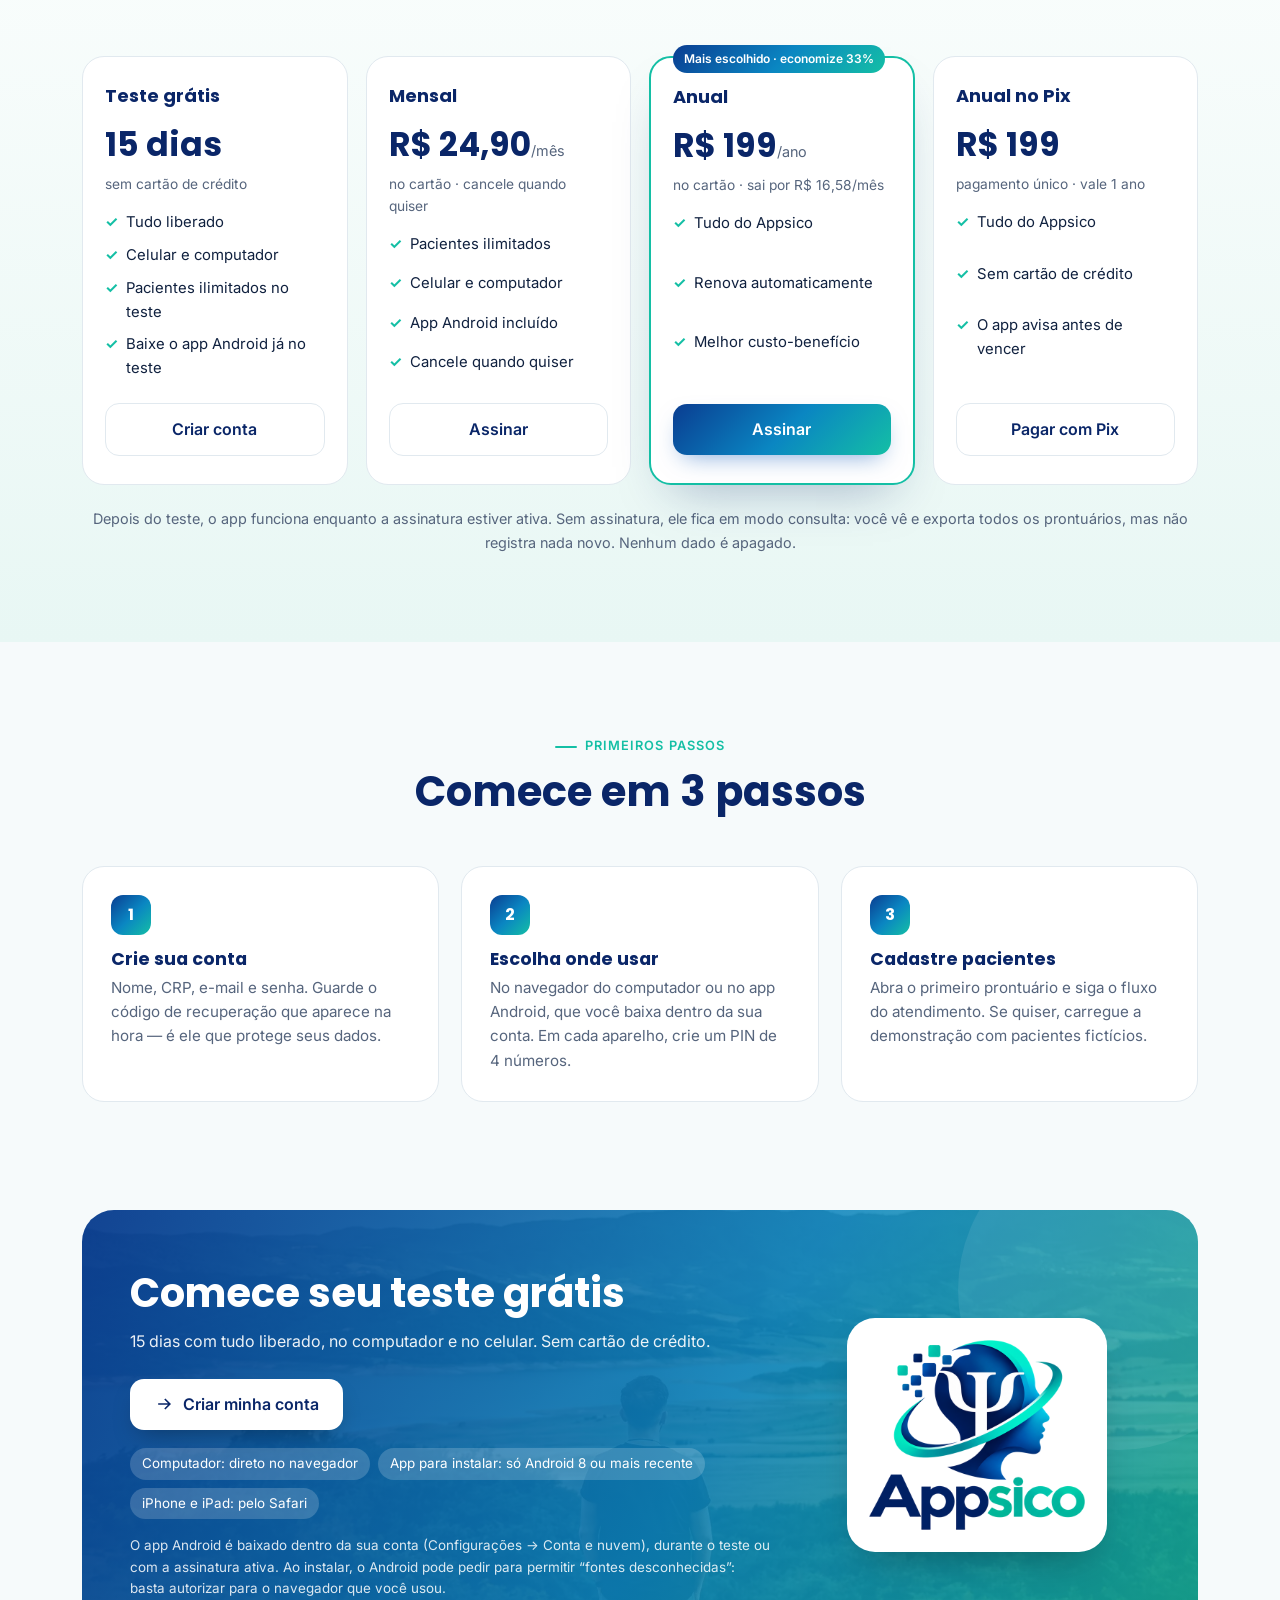
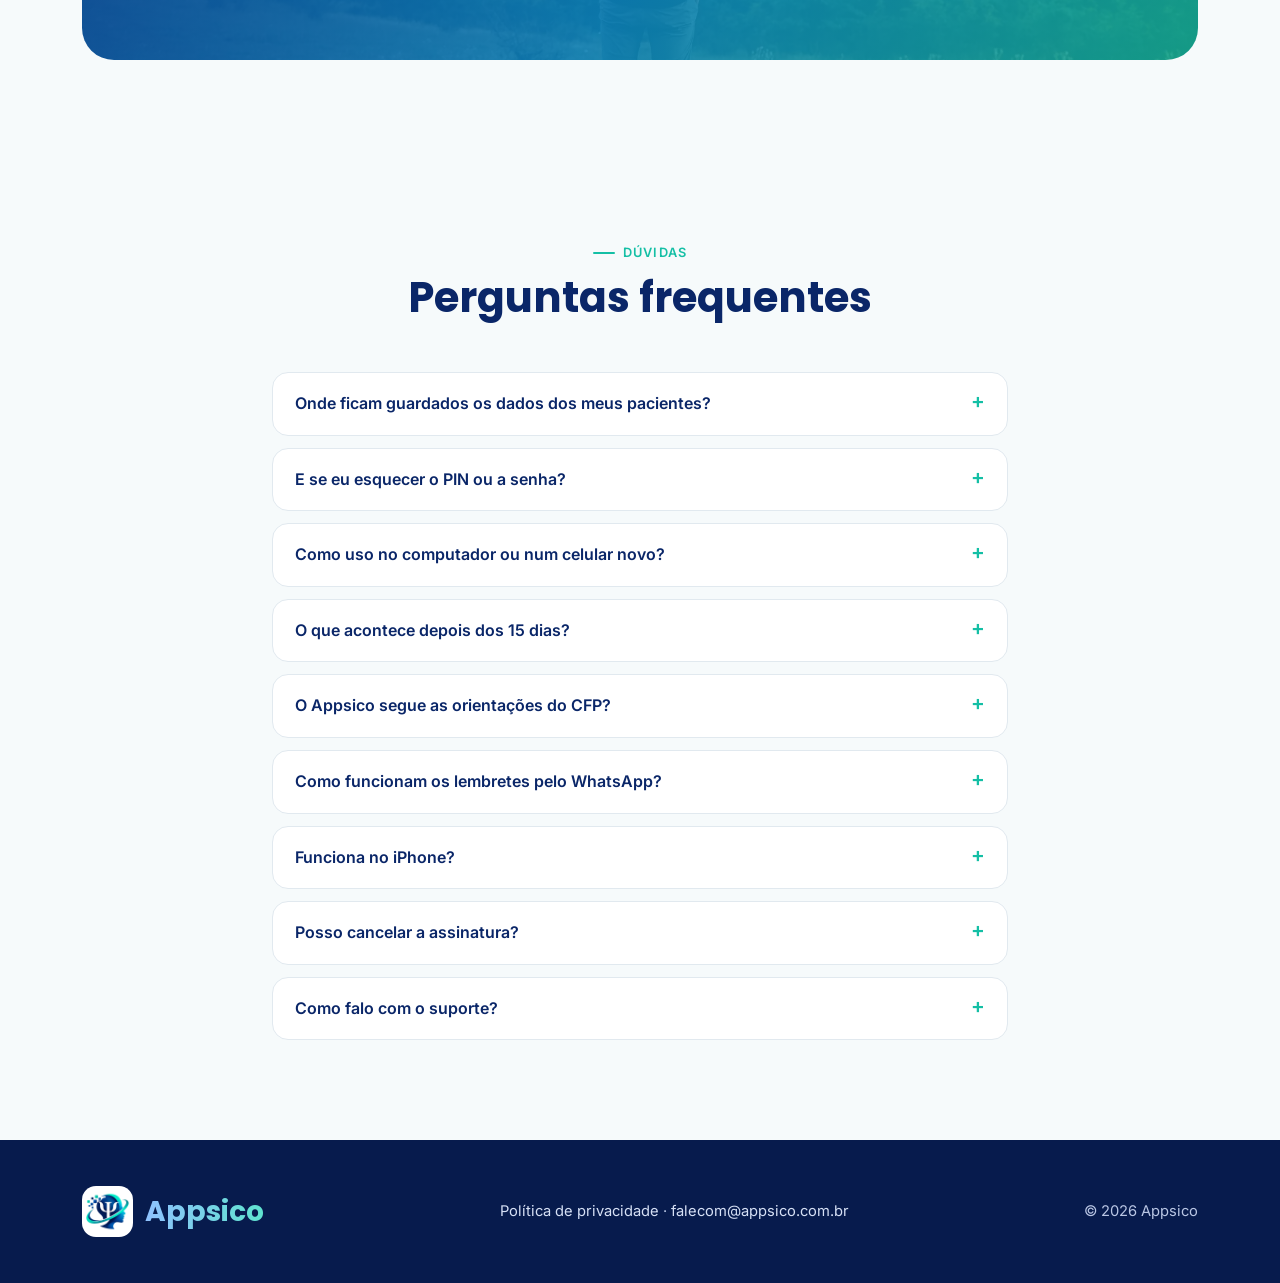
==== commit 5b6bdb5b: "E-mail de contato: falecom@appsico.com.br (v6.3) Co-Authored-By: Claude Opus 5.5 <noreply@anthropic." ====
--- a/index.html
+++ b/index.html
@@ -463,14 +463,14 @@
     <div class="wrap faq">
       <div class="head reveal"><span class="eyebrow">Dúvidas</span><h2>Perguntas frequentes</h2></div>
       <details><summary>Onde ficam guardados os dados dos meus pacientes?</summary><p>Na sua conta, para sincronizar celular e computador — mas criptografados no seu aparelho antes de sair dele. O servidor guarda só dados embaralhados: ninguém, nem a equipe do Appsico, consegue ler seus prontuários.</p></details>
-      <details><summary>E se eu esquecer o PIN ou a senha?</summary><p>Esqueceu o PIN: entre com o e-mail e a senha da conta e crie um novo. Esqueceu a senha: peça um link para criar outra e, no próximo acesso, digite o código de recuperação que o app mostrou quando você criou a conta. Sem a senha e sem esse código, nem o Appsico consegue abrir os dados.</p></details>
+      <details><summary>E se eu esquecer o PIN ou a senha?</summary><p>Esqueceu o PIN: entre com o e-mail e a senha da conta e crie um novo. Esqueceu a senha: crie outra pelo app em outro aparelho onde você ainda entra com o PIN, ou peça um link por e-mail. Depois, use o código de recuperação ou toque em “Recuperar meu acesso pelo Appsico”: mesmo sem o código, você não perde os prontuários. Também dá para entrar com a digital ou o rosto.</p></details>
       <details><summary>Como uso no computador ou num celular novo?</summary><p>Entre com o seu e-mail e senha: os prontuários aparecem sincronizados. No computador, use direto pelo navegador.</p></details>
       <details><summary>O que acontece depois dos 15 dias?</summary><p>Se não assinar, o Appsico entra em modo consulta: você continua vendo e exportando em PDF todos os prontuários (como o CFP exige que você possa fazer), mas não registra sessões, pacientes, agenda ou financeiro. Assinou, volta tudo na hora, com todos os dados. O app confere a assinatura pela internet pelo menos a cada 7 dias.</p></details>
       <details><summary>O Appsico segue as orientações do CFP?</summary><p>O prontuário é organizado nas seções de registro documental orientadas pelo Conselho Federal de Psicologia, e os modelos de documentos seguem a estrutura da Resolução CFP nº 06/2019. O conteúdo e a guarda dos registros continuam sendo responsabilidade do profissional.</p></details>
       <details><summary>Como funcionam os lembretes pelo WhatsApp?</summary><p>Na tela Lembretes, toque em Enviar: o WhatsApp abre com a mensagem pronta para o paciente (ou para o responsável, no caso de menores). Quando ele responder, marque como confirmado.</p></details>
       <details><summary>Funciona no iPhone?</summary><p>Sim, pelo navegador. O app para instalar (APK) é exclusivo para Android, mas no iPhone e no iPad você usa o Appsico pelo Safari, com os mesmos prontuários sincronizados e criptografados. Para deixar o ícone na tela: abra www.appsico.com.br/app no Safari, toque em Compartilhar e escolha “Adicionar à Tela de Início”.</p></details>
       <details><summary>Posso cancelar a assinatura?</summary><p>Sim. Os planos mensal e anual são cobrados pelo Mercado Pago e podem ser cancelados a qualquer momento na sua conta do Mercado Pago. O Anual no Pix é um pagamento único que vale 12 meses e não renova sozinho.</p></details>
-      <details><summary>Como falo com o suporte?</summary><p>Escreva para <a href="mailto:contato@appsico.com.br">contato@appsico.com.br</a>. Nunca envie dados de pacientes ao suporte.</p></details>
+      <details><summary>Como falo com o suporte?</summary><p>Escreva para <a href="mailto:falecom@appsico.com.br">falecom@appsico.com.br</a>. Nunca envie dados de pacientes ao suporte.</p></details>
     </div>
   </section>
 </main>
@@ -478,7 +478,7 @@
 <footer>
   <div class="wrap foot">
     <div class="brand" style="font-size:1.75rem"><img src="assets/logo.png" alt="" style="width:51px;height:51px;background:#fff;border-radius:14px;padding:3px"><span>Appsico</span></div>
-    <div><a href="privacidade.html">Política de privacidade</a> · <a href="mailto:contato@appsico.com.br">contato@appsico.com.br</a></div>
+    <div><a href="privacidade.html">Política de privacidade</a> · <a href="mailto:falecom@appsico.com.br">falecom@appsico.com.br</a></div>
     <div>© <span id="y"></span> Appsico</div>
   </div>
 </footer>
